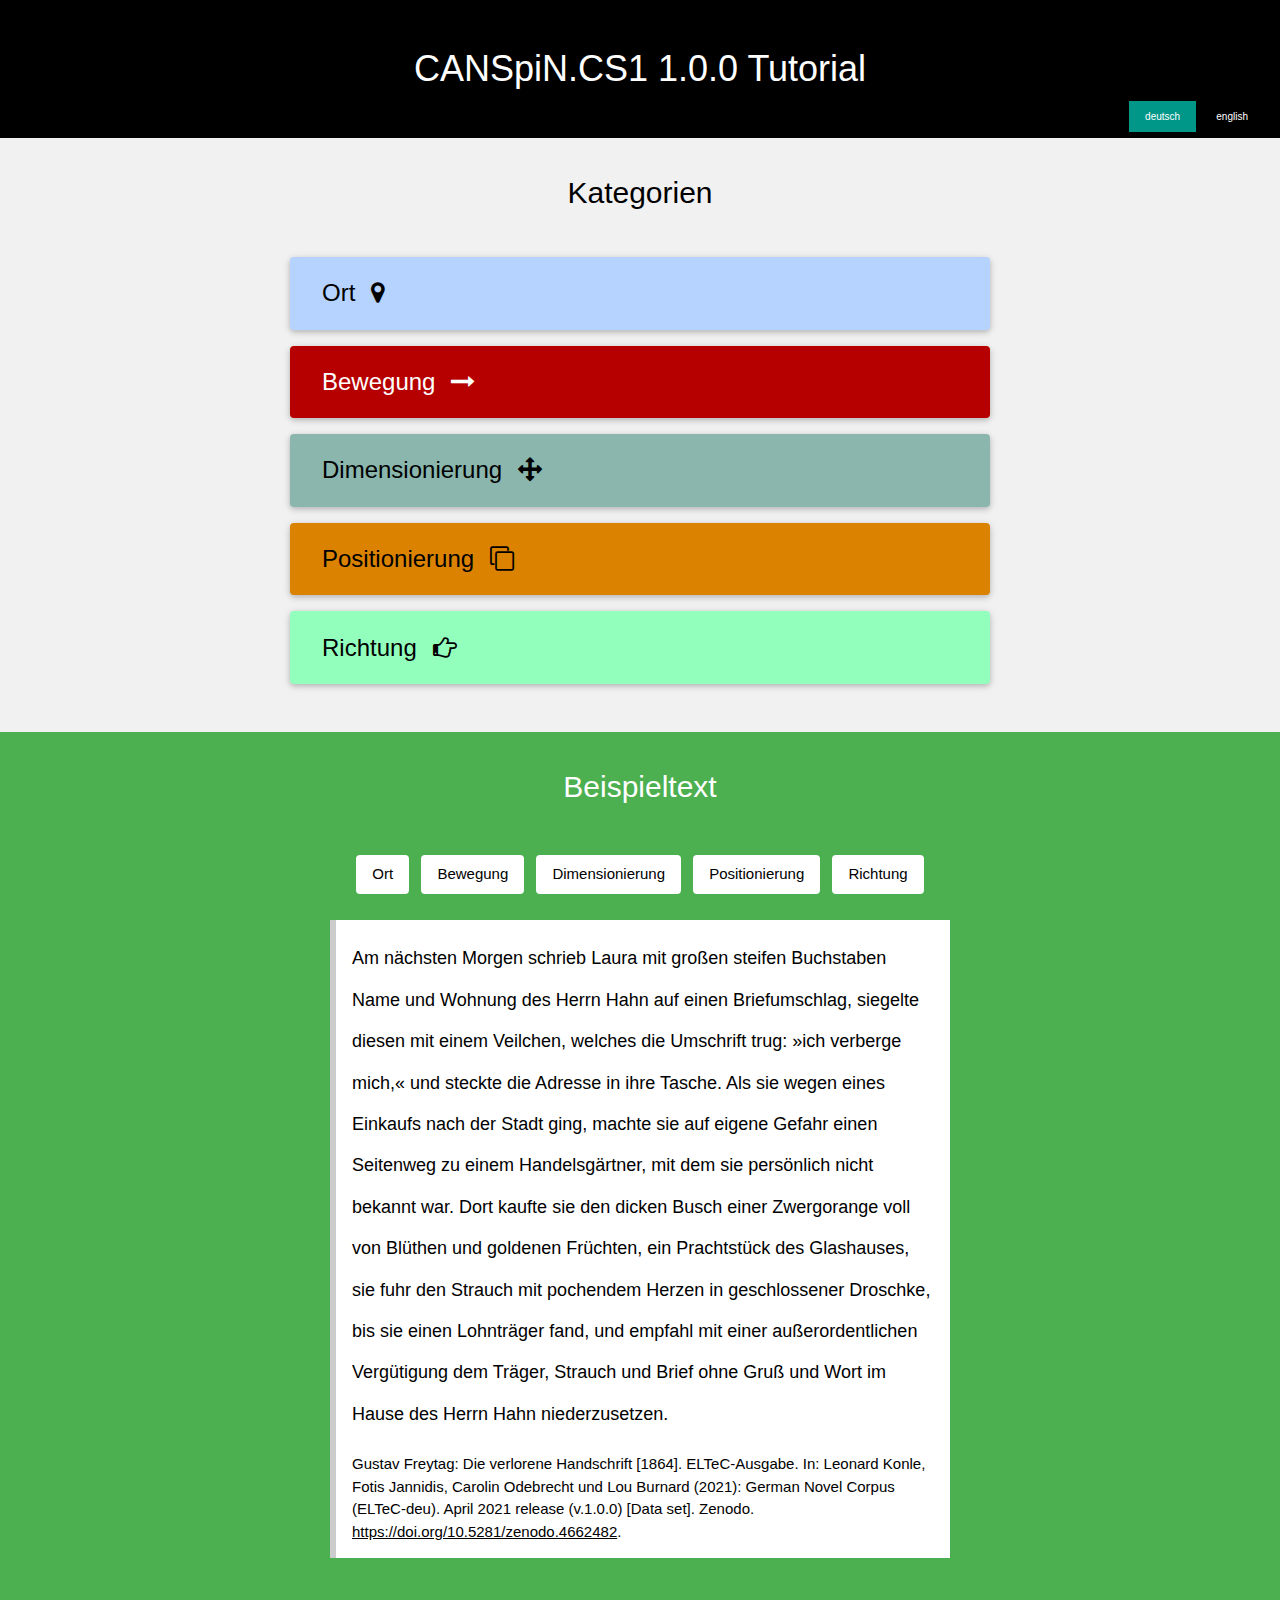
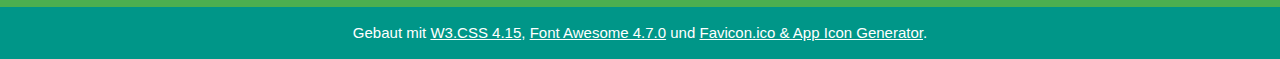
==== index.html @ 9fe623c9 "adds english translation for direction classes section; minor fixes" ====
<!DOCTYPE html>
<head>
  <title>CANSpiN.CS1 Tutorial</title>
  <meta name="viewport" content="width=device-width, initial-scale=1">
  <link rel="apple-touch-icon" sizes="57x57" href="images/icons/apple-icon-57x57.png">
  <link rel="apple-touch-icon" sizes="60x60" href="images/icons/apple-icon-60x60.png">
  <link rel="apple-touch-icon" sizes="72x72" href="images/icons/apple-icon-72x72.png">
  <link rel="apple-touch-icon" sizes="76x76" href="images/icons/apple-icon-76x76.png">
  <link rel="apple-touch-icon" sizes="114x114" href="images/icons/apple-icon-114x114.png">
  <link rel="apple-touch-icon" sizes="120x120" href="images/icons/apple-icon-120x120.png">
  <link rel="apple-touch-icon" sizes="144x144" href="images/icons/apple-icon-144x144.png">
  <link rel="apple-touch-icon" sizes="152x152" href="images/icons/apple-icon-152x152.png">
  <link rel="apple-touch-icon" sizes="180x180" href="images/icons/apple-icon-180x180.png">
  <link rel="icon" type="image/png" sizes="192x192"  href="images/icons/android-icon-192x192.png">
  <link rel="icon" type="image/png" sizes="32x32" href="images/icons/favicon-32x32.png">
  <link rel="icon" type="image/png" sizes="96x96" href="images/icons/favicon-96x96.png">
  <link rel="icon" type="image/png" sizes="16x16" href="images/icons/favicon-16x16.png">
  <link rel="shortcut icon" href="favicon.ico" type="image/x-icon">
  <link rel="icon" href="favicon.ico" type="image/x-icon">
  <meta name="msapplication-TileColor" content="#ffffff">
  <meta name="msapplication-TileImage" content="images/icons/ms-icon-144x144.png">
  <meta name="theme-color" content="#ffffff">
  <link rel="manifest" href="manifest.json">
  <link rel='stylesheet' href='css/w3.css'>
  <link rel='stylesheet' href='css/font-awesome.min.css'> 
  <link rel='stylesheet' href='css/tutorial.css'>
</head>
<body class='w3-animate-opacity'>
  <header class='w3-display-container w3-black w3-center w3-padding-32'>
    <h1>CANSpiN.CS1 Tutorial</h1>
    <div id='languageSelector' class='w3-display-bottomright w3-margin-top'>
      <div class='w3-bar w3-margin-right'>
        <button id='german_lang' class='w3-button w3-tiny w3-hover-teal active'>deutsch</button>
        <button id='english_lang' class='w3-button w3-tiny w3-hover-teal'>english</button>
      </div>
    </div>
  </header>
  <main lang='de'>
    <div data-id='categories' class='w3-container w3-light-grey w3-center'>
      <h2>Kategorien</h2>
      <div class='content'>
        <div data-id='accordion' class='w3-card w3-btn w3-round w3-block w3-left-align w3-margin-bottom farbe-ort'>
          <div class='w3-container'>
            <h3>Ort<i class='fa fa-map-marker w3-margin-left' aria-hidden='true'></i></h3>
            <div class='close-accordion-chevron'>
              <p><i class="fa fa-chevron-up" aria-hidden="true"></i></p>
            </div>
          </div>
          <div class='w3-container accordion-panel'>
            <div data-id='accordion-ort-examples' class='w3-panel w3-padding-32'>
              <p>Sie saß in ihrem <span class='w3-tooltip w3-tag'>Zimmer<span class='farbe-ort w3-text w3-small w3-tag w3-round w3-animate-opacity'>Container für Figuren</span></span> in <span class='w3-tooltip w3-tag'>Köln<span class='farbe-ort w3-text w3-small w3-tag w3-round w3-animate-opacity'>geografischer Container für Figuren</span></span>.</p>
              <p>Plötzlich merkte er, dass er schon wieder an der <span class='w3-tooltip w3-tag'>Schiller-Statue<span class='farbe-ort w3-text w3-small w3-tag w3-round w3-animate-opacity'>geografisches Objekt</span></span> vorbeilief.</p>
              <p><span class='w3-tooltip w3-tag'>Fenster<span class='farbe-ort w3-text w3-small w3-tag w3-round w3-animate-opacity'>raum-strukturelles Objekt</span></span> und <span class='w3-tooltip w3-tag'>Türen<span class='farbe-ort w3-text w3-small w3-tag w3-round w3-animate-opacity'>raum-strukturelles Objekt</span></span> sollten immer fest verschlossen sein.</p>
              <p>»In der <span class='w3-tooltip w3-tag'>Mitte<span class='farbe-ort w3-text w3-small w3-tag w3-round w3-animate-opacity'>abstrakter räumlicher Punkt</span></span> des Tischs lag das verschollene Buch«, las er laut aus der Mitte des Buches vor.</p>
            </div>
            <h4>Annotationsklassen</h4>
            <p class='annotation-class-tags'>
              <span class='w3-tag w3-round w3-blue'>ORT-CONTAINER</span>
              <span class='w3-tag w3-round w3-blue'>ORT-CONTAINER-BK</span>
              <span class='w3-tag w3-round w3-blue'>ORT-OBJEKT</span>
              <span class='w3-tag w3-round w3-blue'>ORT-OBJEKT-BK</span>
              <span class='w3-tag w3-round w3-blue'>ORT-ABSTRAKT</span>
              <span class='w3-tag w3-round w3-blue'>ORT-ABSTRAKT-BK</span>
              <span class='w3-tag w3-round w3-light-blue'>ORT-UE-RX</span>
              <span class='w3-tag w3-round w3-light-blue'>ORT-UE-XR</span>
              <span class='w3-tag w3-round w3-light-blue'>ORT-UE-RR</span>
            </p>
            <h4>Annotieren</h4>
            <div class='w3-container'><p class='grammaticalIndicator'>Orte sind <b>Nomen</b>.</p></div>
            <div class='annotation-class-infos'>
              <div class='placeholder w3-container'><p class='w3-text-blue-grey'>Wähle eine Annotationsklasse aus...</p></div>
              <div data-id='ort-container-info' class='w3-animate-opacity w3-hide'>
                <div class='w3-container'>
                  <h5>ORT-CONTAINER</h5>
                  <ul>
                    <li>Container sind Räume oder Bereiche, in denen sich menschliche Figuren prototypischerweise aufhalten können.</li>
                    <li>Container können sich bewegen <span class='inline-examples'>(»das <span class='w3-tag'>Taxi</span>«)</span>.</li>
                    <li>Container können konkrete Grenzen haben <span class='inline-examples'>(»das <span class='w3-tag'>Schloss</span>«)</span> oder auch diffuse <span class='inline-examples'>(»der <span class='w3-tag'>Berggipfel</span>«)</span>.</li>
                    <li>Die annotierten Nomen können individuelle Orte, Gattungen <span class='inline-examples'>(»eine <span class='w3-tag'>Stadt</span>«)</span> oder mehrere Orte <span class='inline-examples'>(»viele <span class='w3-tag'>Städte</span>«)</span> bezeichnen.</li>
                  </ul>
                </div>
              </div>
              <div data-id='ort-container-bk-info' class='w3-animate-opacity w3-hide'>
                <div class='w3-container'>
                  <h5>ORT-CONTAINER-BK</h5>
                  <ul>
                    <li>Container sind Räume oder Bereiche, in denen sich menschliche Figuren prototypischerweise aufhalten können.</li>
                    <li>Sie können unbewegter Ziel- und Ausgangspunkt von gerichteten Bewegungen in einem <b>Bewegungskontext (BK)</b> sein (»in <span class='inline-examples'>den <span class='w3-tag'>Wald</span></span> laufen«).</li>
                    <li>Damit ein Bewegungskontext vorliegt, muss sich eine annotierte Bewegung im Kotext befinden (»in den <span class='inline-examples'>Wald <span class='w3-tag'>laufen</span></span>«).</li>
                    <li>Eine Bewegung kann auch eine Wahrnehmung oder anderes sein: Siehe die Infos zur Bewegungskategorie.</li>
                  </ul>
                </div>
              </div>
              <div data-id='ort-objekt-info' class='w3-animate-opacity w3-hide'>
                <div class='w3-container'>
                  <h5>ORT-OBJEKT</h5>
                  <ul>
                    <li>Objekte haben räumliche Ausdehnung, sind aber keine Container, in denen sich menschliche Figuren prototypischerweise aufhalten können.</li>
                    <li><b>Mit der Klasse <i>ORT-OBJEKT</i> annotieren wir ausschließlich geografische, astronomische oder raumstrukturelle Objekte.</b></li>
                    <li>Geografische Objekte sind Objekte, die auf Welt-, Land- und Stadtkarten auftauchen können <span class='inline-examples'>(»<span class='w3-tag'>Schiller-Statue</span>«)</span>.</li>
                    <li>Astronomische Objekte sind Objekte, die in Sternenkarten und auf Himmelsgloben auftauchen können <span class='inline-examples'>(»<span class='w3-tag'>Mond</span>«)</span>.</li>
                    <li>Raumstrukturelle Objekte sind Objekte, die die Grenzen eines Raumes markieren <span class='inline-examples'>(»<span class='w3-tag'>Tür</span>«</span>, <span class='inline-examples'>»<span class='w3-tag'>Zimmerdecke</span>«</span>, <span class='inline-examples'>»<span class='w3-tag'>Wände</span>«)</span>.</li>
                    <li>Jedes annotierte Objekt muss zu einem Container gehören, in dem sich auch menschliche Figuren prototypischerweise aufhalten können: Der Verschluss einer Handtasche zählt daher nicht als raumstrukturelles Objekt, die Tür eines Autos schon.</li>
                  </ul>
                </div>
              </div>
              <div data-id='ort-objekt-bk-info' class='w3-animate-opacity w3-hide'>
                <div class='w3-container'>
                  <h5>ORT-OBJEKT-BK</h5>
                  <ul>
                    <li>Objekte haben räumliche Ausdehnung, sind aber keine Container, in denen sich menschliche Figuren prototypischerweise aufhalten können.</li>
                    <li><b>Mit der Klasse <i>ORT-OBJEKT-BK</i> annotieren wir, im Gegensatz zur Klasse <i>ORT-OBJEKT</i>, alle Arten von Objekten</b>, die unbewegter Ziel- und Ausgangspunkt von gerichteten Bewegungen in einem <b>Bewegungskontext (BK)</b> sind (»auf <span class='inline-examples'>das <span class='w3-tag'>Gemälde</span></span> zugehen«).</li>
                    <li>Damit ein Bewegungskontext vorliegt, muss sich eine annotierte Bewegung im Kotext befinden (»auf das <span class='inline-examples'>Gemälde <span class='w3-tag'>zugehen</span></span>«).</li>
                    <li>Eine Bewegung kann auch eine Wahrnehmung oder anderes sein: Siehe die Infos zur Bewegungskategorie.</li>
                    <li>Jedes annotierte Objekt muss sich in einem Container befinden, in dem sich auch menschliche Figuren prototypischerweise aufhalten können: Das angeschaute Gemälde in einem Ausstellungsraum wird annotiert, das Gemälde in einer Tasche nicht.</li>
                  </ul>
                </div>
              </div>
              <div data-id='ort-abstrakt-info' class='w3-animate-opacity w3-hide'>
                <div class='w3-container'>
                  <h5>ORT-ABSTRAKT</h5>
                  <ul>
                    <li>Abstrakta haben im Gegensatz zu Containern und Objekten keine räumliche Ausdehnung, sondern sind Bezeichnungen für Punkte oder geometrische Figuren.</li>
                    <li>Beispiele: <span class='inline-examples'>»die <span class='w3-tag'>Mitte</span></span> des Saales«, <span class='inline-examples'>»alle vier <span class='w3-tag'>Ecken</span></span> des Zimmers«, <span class='inline-examples'>»<span class='w3-tag'>Nordpol</span>«</span>, »an <span class='inline-examples'>dieser <span class='w3-tag'>Stelle</span></span> im Raum«, »sie fuhren <span class='inline-examples'>im <span class='w3-tag'>Kreis</span></span>«.</li>
                    <li>Jedes annotierte Abstraktum muss sich in einem Container befinden, in dem sich auch menschliche Figuren prototypischerweise aufhalten können.</li>
                  </ul>
                </div>
              </div>
              <div data-id='ort-abstrakt-bk-info' class='w3-animate-opacity w3-hide'>
                <div class='w3-container'>
                  <h5>ORT-ABSTRAKT-BK</h5>
                  <ul>
                    <li>Abstrakta haben im Gegensatz zu Containern und Objekten keine räumliche Ausdehnung, sondern sind Bezeichnungen für Punkte oder geometrische Figuren.</li>
                    <li>Sie können unbewegter Ziel- und Ausgangspunkt von gerichteten Bewegungen in einem <b>Bewegungskontext (BK)</b> sein (»zur <span class='inline-examples'>besagten <span class='w3-tag'>Stelle</span></span> laufen«).</li>
                    <li>Damit ein Bewegungskontext vorliegt, muss sich eine annotierte Bewegung im Kotext befinden (»zur besagten <span class='inline-examples'>Stelle <span class='w3-tag'>laufen</span></span>«).</li>
                    <li>Eine Bewegung kann auch eine Wahrnehmung oder anderes sein: Siehe die Infos zur Bewegungskategorie.</li>
                    <li>Jedes annotierte Abstraktum muss sich in einem Container befinden, in dem sich auch menschliche Figuren prototypischerweise aufhalten können.</li>
                  </ul>
                </div>
              </div>
              <div data-id='ort-ue-rx-info' class='w3-animate-opacity w3-hide'>
                <div class='w3-container'>
                  <h5>ORT-UE-RX</h5>
                  <ul>
                    <li><i>UE</i> steht für <i>Übertragung</i>.</li>
                    <li><i>UE-RX</i> ist ein übertragender Gebrauch von räumlichem Vokabular (räumlicher Quellbereich: R) für den Ausdruck nicht-räumlicher Sachverhalte (nicht-räumlicher Zielbereich: X).</li>
                    <li>Die Übertragung kann kreativ-metaphorisch sein: »Sie verirrte sich in <span class='inline-examples'>ihrem <span class='w3-tag'>Gedankenpalast</span></span>.«</li>
                    <li>Sie kann kreativ-metonymisch sein: »Haben sich die Leute aus Berlin schon gemeldet? - <span class='inline-examples'>Ja, <span class='w3-tag'>Berlin</span></span> hat abgesagt.«</li>
                    <li>Sie kann idiomatisch-metaphorisch sein: »Ein günstiger Zufall führte auf <span class='inline-examples'>dieser <span class='w3-tag'>Spur</span></span> zum gesuchten Buch.«</li>
                    <li>Sie kann idiomatisch-metonymisch sein: »das <span class='inline-examples'>Flavische <span class='w3-tag'>Kaiserhaus</span></span>«.</li>
                  </ul>
                </div>
              </div>
              <div data-id='ort-ue-xr-info' class='w3-animate-opacity w3-hide'>
                <div class='w3-container'>
                  <h5>ORT-UE-XR</h5>
                  <ul>
                    <li><i>UE</i> steht für <i>Übertragung</i>.</li>
                    <li><i>UE-XR</i> ist ein übertragender Gebrauch von nicht-räumlichem Vokabular (nicht-räumlicher Quellbereich: X) für den Ausdruck räumlicher Sachverhalte (räumlicher Zielbereich: R).</li>
                    <li>Die Übertragung kann kreativ-metaphorisch sein: »Dort leuchtet aus <span class='inline-examples'>tiefer <span class='w3-tag'>Dunkelheit</span></span> die brennende Kerze.«</li>
                    <li>Sie kann idiomatisch-metaphorisch sein: »hier rastet <span class='inline-examples'>bei <span class='w3-tag'>Tage</span></span> der Wanderer«.</li>
                  </ul>
                </div>
              </div>
              <div data-id='ort-ue-rr-info' class='w3-animate-opacity w3-hide'>
                <div class='w3-container'>  
                  <h5>ORT-UE-RR</h5>
                  <ul>
                    <li><i>UE</i> steht für <i>Übertragung</i>.</li>
                    <li><i>UE-RR</i> ist ein übertragender Gebrauch von räumlichem Vokabular (räumlicher Quellbereich: R) für den Ausdruck räumlicher Sachverhalte (räumlicher Zielbereich: R), wobei die räumlichen Konzepte sich in Quell- und Zielbereich unterscheiden oder es sich um unterschiedliche Vertreter desselben räumlichen Konzepts handelt.</li>
                    <li>Die Übertragung kann kreativ-metaphorisch sein: »Verschwinde hinter einer <span class='inline-examples'>Wolke, <span class='w3-tag'>Mond</span></span>, die Gesellschaft meines Professors ist mir lieber!«</li>
                    <li>Sie kann idiomatisch-metonymisch sein: »sie macht <span class='inline-examples'>einen <span class='w3-tag'>Seitenweg</span></span> zur Bibliothek«.</li>
                  </ul>
                </div>
              </div>
            </div>
          </div>
        </div>
        <div data-id='accordion' class='w3-card w3-btn w3-round w3-block w3-left-align w3-margin-bottom farbe-bewegung'>
          <div class='w3-container'>
            <h3>Bewegung<i class='fa fa-long-arrow-right w3-margin-left' aria-hidden='true'></i></h3>
            <div class='close-accordion-chevron'>
              <p><i class="fa fa-chevron-up" aria-hidden="true"></i></p>
            </div>
          </div>
          <div class='w3-container accordion-panel'>
            <div data-id='accordion-bewegung-examples' class='w3-panel w3-padding-32'>
              <p>Im Traum <span class='w3-tooltip w3-tag'>spazierte<span class='farbe-bewegung w3-text w3-small w3-tag w3-round w3-animate-opacity'>gerichtete Bewegung</span></span> sie einfach in das Restaurant.</p>
              <p>»Brügge <span class='w3-tooltip w3-tag'>sehen<span class='farbe-bewegung w3-text w3-small w3-tag w3-round w3-animate-opacity'>gerichtete optische Wahrnehmung</span></span> ... und sterben?« läuft ab morgen in unserem Kino.</p>
              <p>Durch die Gipfel <span class='w3-tooltip w3-tag'>schien<span class='farbe-bewegung w3-text w3-small w3-tag w3-round w3-animate-opacity'>Bewegung von Licht</span></span> bleiches Licht auf den Waldweg.</p>
              <p>Sie versuchten, ihn zur vorderen Türschwelle zu <span class='w3-tooltip w3-tag'>locken<span class='farbe-bewegung w3-text w3-small w3-tag w3-round w3-animate-opacity'>mitausgedrückte geplante gerichtete Bewegung</span></span>.</p>
            </div>
            <h4>Annotationsklassen</h4>
            <p class='annotation-class-tags'>
              <span class='w3-tag w3-round w3-red'>BEWEGUNG-SUBJEKT</span>
              <span class='w3-tag w3-round w3-red'>BEWEGUNG-OBJEKT</span>
              <span class='w3-tag w3-round w3-red'>BEWEGUNG-LICHT</span>
              <span class='w3-tag w3-round w3-red'>BEWEGUNG-SCHALL</span>
              <span class='w3-tag w3-round w3-red'>BEWEGUNG-GERUCH</span>
              <span class='w3-tag w3-round w3-pale-red'>BEWEGUNG-UE-RX</span>
              <span class='w3-tag w3-round w3-pale-red'>BEWEGUNG-UE-XR</span>
              <span class='w3-tag w3-round w3-pale-red'>BEWEGUNG-UE-RR</span>
            </p>
            <h4>Annotieren</h4>
            <div class='w3-container'><p class='grammaticalIndicator'>Bewegungen sind <b>Verben und Partizip-Konstruktionen</b>.</p></div>
            <div class='annotation-class-infos'>
              <div class='placeholder w3-container'><p class='w3-text-light-red'>Wähle eine Annotationsklasse aus...</p></div>
              <div data-id='bewegung-subjekt-info' class='w3-animate-opacity w3-hide'>
                <div class='w3-container'>
                  <h5>BEWEGUNG-SUBJEKT</h5>
                  <ul>
                    <li>Bewegungen von Subjekten sind gerichtete Bewegungen, die von Personen ausgeführt werden.</li>
                    <li>Diese Bewegungen können beabsichtigt sein (»<span class='inline-examples'>sie <span class='w3-tag'>spazierte</span></span> durch die Stadt«).</li>
                    <li>Sie können aber auch ohne Intention vonstattengehen (»<span class='inline-examples'>er <span class='w3-tag'>fiel</span></span> der Länge <span class='inline-examples'>nach <span class='w3-tag'>hin</span></span>«).</li>
                    <li>Voneinander getrennte, zum Bewegungsverb gehörige Wörter werden im Satz zusammen als eine Bewegung annotiert.</li>
                    <li>Verben, die eine gerichtete Bewegung zwar nicht direkt, aber zwingend mitausdrücken, werden auch als Bewegungen annotiert (»<span class='inline-examples'>plötzlich <span class='w3-tag'>bremste</span></span> der Fahrer«).</li>
                    <li>Auch Partizipien drücken Bewegungen aus oder zwingend mit aus (»<span class='inline-examples'>hinter <span class='w3-tag'>vorgehaltener</span></span> Hand«).</li>
                  </ul>
                </div>
              </div>
              <div data-id='bewegung-objekt-info' class='w3-animate-opacity w3-hide'>
                <div class='w3-container'>
                  <h5>BEWEGUNG-OBJEKT</h5>
                  <ul>
                    <li>Bewegungen von Objekten sind gerichtete Bewegung, die die Bewegung eines Objekts beschreiben (»der <span class='inline-examples'>Felsen <span class='w3-tag'>stürzte</span></span> in die Tiefe«).</li>
                    <li>Voneinander getrennte, zum Bewegungsverb gehörige Wörter werden im Satz zusammen als eine Bewegung annotiert.</li>
                    <li>Verben, die eine gerichtete Bewegung zwar nicht direkt, aber zwingend mitausdrücken, werden auch als Bewegungen annotiert (»<span class='inline-examples'>schließlich <span class='w3-tag'>blieb</span></span> der Felsbrocken noch vor dem <span class='inline-examples'>Abgrund <span class='w3-tag'>liegen</span></span>«).</li>
                    <li>Auch Partizipien drücken Bewegungen aus oder zwingend mit aus (»<span class='inline-examples'>zig <span class='w3-tag'>herunterstürzende</span></span> Felsbrocken«).</li>
                  </ul>
                </div>
              </div>
              <div data-id='bewegung-licht-info' class='w3-animate-opacity w3-hide'>
                <div class='w3-container'>
                  <h5>BEWEGUNG-LICHT</h5>
                  <ul>
                    <li>Bewegungen von Licht sind Verben, die einerseits das Scheinen von Licht beschreiben und damit eine gerichtete Bewegung ausdrücken (»die <span class='inline-examples'>Lampe <span class='w3-tag'>erhellte</span></span> jede Ecke des Zimmers«).</li>
                    <li>Andererseits sind auch Verben der optischen Wahrnehmung gemeint (»<span class='inline-examples'>sie <span class='w3-tag'>schaute</span></span> über die <span class='inline-examples'>Menschen <span class='w3-tag'>hinweg</span></span>«).</li>
                    <li>Voneinander getrennte, zum Bewegungsverb gehörige Wörter werden im Satz zusammen als eine Bewegung annotiert.</li>
                    <li>Verben, die eine gerichtete Bewegung zwar nicht direkt, aber zwingend mitausdrücken, werden auch als Bewegungen annotiert (»das <span class='inline-examples'>Feuer <span class='w3-tag'>brannte</span></span> im Kamin«).</li>
                    <li>Wenn ein Verb logisch mehrere Wahrnehmungsqualitäten ausdrückt, ist die prototypische Bedeutung zu beachten, wie sie sich aus einem Wörterbuchartikel zum entsprechenden Verb erschließen lässt.</li>
                    <li>Auch Partizipien drücken Bewegungen aus oder zwingend mit aus (»unter einer <span class='inline-examples'>hell <span class='w3-tag'>scheinenden</span></span> Sonne«).</li>
                  </ul>
                </div>
              </div>
              <div data-id='bewegung-schall-info' class='w3-animate-opacity w3-hide'>
                <div class='w3-container'>
                  <h5>BEWEGUNG-SCHALL</h5>
                  <ul>
                    <li>Bewegungen von Schall sind Verben, die einerseits das Produzieren von Geräuschen beschreiben und damit eine gerichtete Bewegung ausdrücken (»<span class='inline-examples'>er <span class='w3-tag'>fragte</span></span>: 'Wann?'«).</li>
                    <li>Andererseits sind auch Verben der akustischen Wahrnehmung gemeint (»<span class='inline-examples'>sie <span class='w3-tag'>hörten</span></span> dem Gesang noch eine <span class='inline-examples'>Weile <span class='w3-tag'>zu</span></span>«).</li>
                    <li>Voneinander getrennte, zum Bewegungsverb gehörige Wörter werden im Satz zusammen als eine Bewegung annotiert.</li>
                    <li>Verben, die eine gerichtete Bewegung zwar nicht direkt, aber zwingend mitausdrücken, werden auch als Bewegungen annotiert (»das <span class='inline-examples'>Feuer <span class='w3-tag'>knisterte</span></span> im Kamin«).</li>
                    <li>Wenn ein Verb logisch mehrere Wahrnehmungsqualitäten ausdrückt, ist die prototypische Bedeutung zu beachten, wie sie sich aus einem Wörterbuchartikel zum entsprechenden Verb erschließen lässt.</li>
                    <li>Auch Partizipien drücken Bewegungen aus oder zwingend mit aus (»der <span class='inline-examples'>soeben <span class='w3-tag'>gerammte</span></span> Pfeiler rührte sich nicht«).</li>
                  </ul>
                </div>
              </div>
              <div data-id='bewegung-geruch-info' class='w3-animate-opacity w3-hide'>
                <div class='w3-container'>
                  <h5>BEWEGUNG-GERUCH</h5>
                  <ul>
                    <li>Bewegungen von Geruch sind Verben, die einerseits das Verbreiten von Gerüchen beschreiben und damit eine gerichtete Bewegung ausdrücken (»der <span class='inline-examples'>Käse <span class='w3-tag'>verbreitete</span></span> einen furchtbaren Gestank«).</li>
                    <li>Andererseits sind auch Verben der olfaktischen Wahrnehmung gemeint (»<span class='inline-examples'>es <span class='w3-tag'>roch</span></span> nach Rosen und Flieder«).</li>
                    <li>Voneinander getrennte, zum Bewegungsverb gehörige Wörter werden im Satz zusammen als eine Bewegung annotiert.</li>
                    <li>Verben, die eine gerichtete Bewegung zwar nicht direkt, aber zwingend mitausdrücken, werden auch als Bewegungen annotiert (»das <span class='inline-examples'>Feuer <span class='w3-tag'>qualmte</span></span> im Kamin«).</li>
                    <li>Wenn ein Verb logisch mehrere Wahrnehmungsqualitäten ausdrückt, ist die prototypische Bedeutung zu beachten, wie sie sich aus einem Wörterbuchartikel zum entsprechenden Verb erschließen lässt.</li>
                    <li>Auch Partizipien drücken Bewegungen aus oder zwingend mit aus (»<span class='inline-examples'>die <span class='w3-tag'>duftenden</span></span> Rosen«).</li>
                  </ul>
                </div>
              </div>
              <div data-id='bewegung-ue-rx-info' class='w3-animate-opacity w3-hide'>
                <div class='w3-container'>
                  <h5>BEWEGUNG-UE-RX</h5>
                  <ul>
                    <li><i>UE</i> steht für <i>Übertragung</i>.</li>
                    <li><i>UE-RX</i> ist ein übertragender Gebrauch von räumlichem Vokabular (räumlicher Quellbereich: R) für den Ausdruck nicht-räumlicher Sachverhalte (nicht-räumlicher Zielbereich: X).</li>
                    <li>Die Übertragung kann kreativ-metaphorisch sein: »Der <span class='inline-examples'>Mond <span class='w3-tag'>sang</span></span> mir das Lied meiner Kindheit.«</li>
                    <li>Sie kann idiomatisch-metaphorisch sein: »Der <span class='inline-examples'>Anblick <span class='w3-tag'>brachte</span></span> mir die Situation von damals in Erinnerung.«</li>
                    <li>Sie kann idiomatisch-metonymisch sein: »<span class='inline-examples'>Das <span class='w3-tag'>klingt</span></span> wie der Titel eines Action-Films.«</li>
                  </ul>
                </div>
              </div>
              <div data-id='bewegung-ue-xr-info' class='w3-animate-opacity w3-hide'>
                <div class='w3-container'>
                  <h5>BEWEGUNG-UE-XR</h5>
                  <ul>
                    <li><i>UE</i> steht für <i>Übertragung</i>.</li>
                    <li><i>UE-XR</i> ist ein übertragender Gebrauch von nicht-räumlichem Vokabular (nicht-räumlicher Quellbereich: X) für den Ausdruck räumlicher Sachverhalte (räumlicher Zielbereich: R).</li>
                    <li>Die Übertragung kann kreativ-metonymisch sein: »<span class='inline-examples'>Sie <span class='w3-tag'>schummelten</span></span> sich durch das Labyrinth.«</li>
                  </ul>
                </div>
              </div>
              <div data-id='bewegung-ue-rr-info' class='w3-animate-opacity w3-hide'>
                <div class='w3-container'>
                  <h5>BEWEGUNG-UE-RR</h5>
                  <ul>
                    <li><i>UE</i> steht für <i>Übertragung</i>.</li>
                    <li><i>UE-RR</i> ist ein übertragender Gebrauch von räumlichem Vokabular (räumlicher Quellbereich: R) für den Ausdruck räumlicher Sachverhalte (räumlicher Zielbereich: R), wobei die räumlichen Konzepte sich in Quell- und Zielbereich unterscheiden oder es sich um unterschiedliche Vertreter desselben räumlichen Konzepts handelt.</li>
                    <li>Die Übertragung kann kreativ-metaphorisch sein: »<span class='inline-examples'>Leise <span class='w3-tag'>wispert</span></span> das Laub des Waldes.«</li>
                    <li>Sie kann kreativ-metonymisch sein: »Mit letzter <span class='inline-examples'>Kraft <span class='w3-tag'>hechelte</span></span> er durch die Ziellinie.«</li>
                    <li>Sie kann idiomatisch-metaphorisch sein: »Dieser <span class='inline-examples'>Weg <span class='w3-tag'>führt</span></span> bis zu den Toren der Stadt.«</li>
                    <li>Sie kann idiomatisch-metonymisch sein: »<span class='inline-examples'>Er <span class='w3-tag'>schlug</span></span> das <span class='inline-examples'>Buch <span class='w3-tag'>auf</span></span>.« (Ursprünglich für: Öffnen der Messing-Schließen mittelalterlicher Bücher durch Draufschlagen)</li>
                  </ul>
                </div>
              </div>
            </div>
          </div>
        </div>
        <div data-id='accordion' class='w3-card w3-btn w3-round w3-block w3-left-align w3-margin-bottom farbe-dimensionierung'>
          <div class='w3-container'>
            <h3>Dimensionierung<i class='fa fa-arrows w3-margin-left' aria-hidden='true'></i></h3>
            <div class='close-accordion-chevron'>
              <p><i class="fa fa-chevron-up" aria-hidden="true"></i></p>
            </div>
          </div>
          <div class='w3-container accordion-panel'>
            <div data-id='accordion-dimensionierung-examples' class='w3-panel w3-padding-32'>
              <p>Vor ihnen lag eine <span class='w3-tooltip w3-tag'>riesige<span class='farbe-dimensionierung w3-text w3-small w3-tag w3-round w3-animate-opacity'>Größe des Raums</span></span> Halle.</p>
              <p>Sie waren noch <span class='w3-tooltip w3-tag'>250 Meter entfernt<span class='farbe-dimensionierung w3-text w3-small w3-tag w3-round w3-animate-opacity'>Entfernungsangabe</span></span>.</p>
              <p><span class='w3-tooltip w3-tag'>Über 250<span class='farbe-dimensionierung w3-text w3-small w3-tag w3-round w3-animate-opacity'>Mengenangabe bezüglich räumlicher Entitäten</span></span> Bäume wurden geplanzt.</p>
              <p>Er dachte viel über die <span class='w3-tooltip w3-tag'>schiere Masse der<span class='farbe-dimensionierung w3-text w3-small w3-tag w3-round w3-animate-opacity'>Mengenangabe bezüglich räumlicher Entitäten</span></span> Schiffe nach.</p>
            </div>
            <h4>Annotationsklassen</h4>
            <p class='annotation-class-tags'>
              <span class='w3-tag w3-round w3-middle-grey'>DIMENSIONIERUNG-GROESSE</span>
              <span class='w3-tag w3-round w3-middle-grey'>DIMENSIONIERUNG-MENGE</span>
              <span class='w3-tag w3-round w3-middle-grey'>DIMENSIONIERUNG-ABSTAND</span>
              <span class='w3-tag w3-round w3-light-grey'>DIMENSIONIERUNG-UE-RX</span>
              <span class='w3-tag w3-round w3-light-grey'>DIMENSIONIERUNG-UE-XR</span>
              <span class='w3-tag w3-round w3-light-grey'>DIMENSIONIERUNG-UE-RR</span>
            </p>
            <h4>Annotieren</h4>
            <div class='w3-container'><p class='grammaticalIndicator'>Dimensionierungen sind <b>attributiv und adverbial verwendete Adjektive, Adverbien und Mengenangaben</b>.</p></div>
            <div class='annotation-class-infos'>
              <div class='placeholder w3-container'><p class='w3-text-grey'>Wähle eine Annotationsklasse aus...</p></div>
              <div data-id='dimensionierung-groesse-info' class='w3-animate-opacity w3-hide'>
                <div class='w3-container'>
                  <h5>DIMENSIONIERUNG-GROESSE</h5>
                  <ul>
                    <li>Ein die Größe dimensionierender Ausdruck verweist direkt auf die Größe oder Ausdehnung von räumlichen Entitäten (»<span class='inline-examples'><span class='w3-tag'>breites</span></span> Auto«, »<span class='inline-examples'><span class='w3-tag'>kleiner</span></span> Bereich«, »<span class='inline-examples'><span class='w3-tag'>zierliches</span></span> Fräulein«, »<span class='inline-examples'><span class='w3-tag'>endlose</span></span> Prärie«).</li>
                    <li>Auch Phrasen mit oder ohne Verbalkern können eine dimensionierende Funktion haben und werden dann als Dimensionierung annotiert (»Die Weizenfelder <span class='inline-examples'>lagen <span class='w3-tag'>in ihrer unüberschaubaren Größe</span></span> vor ihr.«, »Dieser Raum, <span class='inline-examples'>scheinbar <span class='w3-tag'>das gesamte Schloss ausfüllend</span></span>, war wahrscheinlich Ort opulenter Feste gewesen.«).</li>
                  </ul>
                </div>
              </div>
              <div data-id='dimensionierung-menge-info' class='w3-animate-opacity w3-hide'>
                <div class='w3-container'>
                  <h5>DIMENSIONIERUNG-MENGE</h5>
                  <ul>
                    <li>Ein die Menge räumlicher Entitäten angebender Ausdruck verweist indirekt auf die Ausdehnung der räumlichen Entitäten, die sie zusammengenommen haben (»<span class='inline-examples'><span class='w3-tag'>32</span></span>Räder befanden sich noch im Lager.«).</li>
                    <li>Es müssen mindestens zwei Entitäten zur Menge gehören, da in vielen Fällen nicht zwischen Mengenangabe und Klassenzugehörigkeit unterschieden werden kann (»Sie sahen ein Auto.«, »Sie sahen <span class='inline-examples'>zwei <span class='w3-tag'>Autos</span></span>.«).</li>
                    <li>Auch Phrasen mit oder ohne Verbalkern können eine dimensionierende Funktion haben und werden dann als Dimensionierung annotiert (»Durch <span class='inline-examples'>die <span class='w3-tag'>Masse von</span></span> Bäumen war ihnen der Weg versperrt.«).</li>
                  </ul>
                </div>
              </div>
              <div data-id='dimensionierung-abstand-info' class='w3-animate-opacity w3-hide'>
                <div class='w3-container'>
                  <h5>DIMENSIONIERUNG-ABSTAND</h5>
                  <ul>
                    <li>Ein einen Abstand angebender Ausdruck verweist direkt auf den Abstand zwischen zwei räumlichen Entitäten (»Bis zum Gipfel waren <span class='inline-examples'>es <span class='w3-tag'>250 Meter</span></span>.«).</li>
                    <li>Auch Phrasen mit oder ohne Verbalkern können eine dimensionierende Funktion haben und werden dann als Dimensionierung annotiert (»Und <span class='inline-examples'><span class='w3-tag'>kaum eine Tagreise entfernt</span></span> erblühen Universitäten.«).</li>
                  </ul>
                </div>
              </div>
              <div data-id='dimensionierung-ue-rx-info' class='w3-animate-opacity w3-hide'>
                <div class='w3-container'>
                  <h5>DIMENSIONIERUNG-UE-RX</h5>
                  <ul>
                    <li><i>UE</i> steht für <i>Übertragung</i>.</li>
                    <li><i>UE-RX</i> ist ein übertragender Gebrauch von räumlichem Vokabular (räumlicher Quellbereich: R) für den Ausdruck nicht-räumlicher Sachverhalte (nicht-räumlicher Zielbereich: X).</li>
                    <li>Die Übertragung kann idiomatisch-metaphorisch sein: »Das <span class='inline-examples'>waren <span class='w3-tag'>höchst</span></span> unerfreuliche Nachrichten.«</li>
                  </ul>
                </div>
              </div>
              <div data-id='dimensionierung-ue-xr-info' class='w3-animate-opacity w3-hide'>
                <div class='w3-container'>
                  <h5>DIMENSIONIERUNG-UE-XR</h5>
                  <ul>
                    <li><i>UE</i> steht für <i>Übertragung</i>.</li>
                    <li><i>UE-XR</i> ist ein übertragender Gebrauch von nicht-räumlichem Vokabular (nicht-räumlicher Quellbereich: X) für den Ausdruck räumlicher Sachverhalte (räumlicher Zielbereich: R).</li>
                    <li>Die Übertragung kann kreativ-metonymisch sein: »Die Stadt <span class='inline-examples'>lag <span class='w3-tag'>wenige Wegstunden entfernt</span></span> von ihnen.«</li>
                  </ul>
                </div>
              </div>
              <div data-id='dimensionierung-ue-rr-info' class='w3-animate-opacity w3-hide'>
                <div class='w3-container'>
                  <h5>DIMENSIONIERUNG-UE-RR</h5>
                  <ul>
                    <li><i>UE</i> steht für <i>Übertragung</i>.</li>
                    <li><i>UE-RR</i> ist ein übertragender Gebrauch von räumlichem Vokabular (räumlicher Quellbereich: R) für den Ausdruck räumlicher Sachverhalte (räumlicher Zielbereich: R), wobei die räumlichen Konzepte sich in Quell- und Zielbereich unterscheiden oder es sich um unterschiedliche Vertreter desselben räumlichen Konzepts handelt.</li>
                    <li>Die Übertragung kann idiomatisch-metaphorisch sein: »Die Zahl der täglichen Besucher ist inzwischen <span class='inline-examples'>so <span class='w3-tag'>groß</span></span> geworden.«</li>
                  </ul>
                </div>
              </div>
            </div>
          </div>
        </div>
        <div data-id='accordion' class='w3-card w3-btn w3-round w3-block w3-left-align w3-margin-bottom farbe-positionierung'>
          <div class='w3-container'>
            <h3>Positionierung<i class='fa fa-clone w3-margin-left' aria-hidden='true'></i></h3>
            <div class='close-accordion-chevron'>
              <p><i class="fa fa-chevron-up" aria-hidden="true"></i></p>
            </div>
          </div>
          <div class='w3-container accordion-panel'>
            <div data-id='accordion-positionierung-examples' class='w3-panel w3-padding-32'>
              <p><span class='w3-tooltip w3-tag'>Im<span class='farbe-positionierung w3-text w3-small w3-tag w3-round w3-animate-opacity'>positioniert die Person im Saal</span></span> Saal mit den Impressionisten blickte sie lange auf den Renoir.</p>
              <p>Sie schwebten <span class='w3-tooltip w3-tag'>draußen<span class='farbe-positionierung w3-text w3-small w3-tag w3-round w3-animate-opacity'>positioniert die Personen außerhalb des Hauses</span></span> <span class='w3-tooltip w3-tag'>oberhalb<span class='farbe-positionierung w3-text w3-small w3-tag w3-round w3-animate-opacity'>positioniert die Personen oberhalb des Hauses</span></span> des <span class='w3-tooltip w3-tag'>westlichen<span class='farbe-positionierung w3-text w3-small w3-tag w3-round w3-animate-opacity'>positioniert den Teil westlich von anderen Teilen</span></span> Teils <span class='w3-tooltip w3-tag'>des<span class='farbe-positionierung w3-text w3-small w3-tag w3-round w3-animate-opacity'>positioniert den Teil im Haus</span></span> Hauses.</p>
              <p>Es ist später Abend <span class='w3-tooltip w3-tag'>im<span class='farbe-positionierung w3-text w3-small w3-tag w3-round w3-animate-opacity'>positioniert eine implizierte Beobachterposition im Wald</span></span> Wald <span class='w3-tooltip w3-tag'>der<span class='farbe-positionierung w3-text w3-small w3-tag w3-round w3-animate-opacity'>positioniert den Wald in der Stadt</span></span> Stadt.</p>
              <p>Sie lief <span class='w3-tooltip w3-tag'>in<span class='farbe-positionierung w3-text w3-small w3-tag w3-round w3-animate-opacity'>positioniert sie in der Halle</span></span> der Halle.</p>
            </div>
            <h4>Annotationsklassen</h4>
            <p class='annotation-class-tags'>
              <span class='w3-tag w3-round w3-orange'>POSITIONIERUNG</span>
              <span class='w3-tag w3-round w3-light-orange'>POSITIONIERUNG-UE-RX</span>
              <span class='w3-tag w3-round w3-light-orange'>POSITIONIERUNG-UE-XR</span>
              <span class='w3-tag w3-round w3-light-orange'>POSITIONIERUNG-UE-RR</span>
            </p>
            <h4>Annotieren</h4>
            <div class='w3-container'><p class='grammaticalIndicator'>Positionierungen sind <b>Präpositionen, Lokal-Adverbien, adverbial und attributiv verwendete Adjektive sowie Possessivpronomen und Artikel</b>.</p></div>
            <div class='annotation-class-infos'>
              <div class='placeholder w3-container'><p class='w3-text-dark-orange'>Wähle eine Annotationsklasse aus...</p></div>
              <div data-id='positionierung-info' class='w3-animate-opacity w3-hide'>
                <div class='w3-container'>
                  <h5>POSITIONIERUNG</h5>
                  <ul>
                    <li>Positionierungen drücken die räumliche Relation zwischen zwei räumlichen Entitäten aus (»er befand <span class='inline-examples'>sich <span class='w3-tag'>im</span></span> Innenhof«, »sie <span class='inline-examples'>schwebten <span class='w3-tag'>draußen</span></span> <span class='inline-examples'><span class='w3-tag'>oberhalb</span></span> des Hauses«).</li>
                    <li>Eine der Entitäten kann dabei implizit bleiben (»<span class='inline-examples'>das <span class='w3-tag'>linke</span></span> Zimmer« positioniert das Zimmer links von einem implizierten rechten Zimmer; in »Es war später <span class='inline-examples'>Abend <span class='w3-tag'>im</span></span> Wald« wird eine implizite Beobachterposition im Stadtwald positioniert).</li>
                    <li>Auch Teil-Ganzes-Relationen werden als Positionierungen gewertet, wenn beide Bestandteile der Relation Orte sind (»dies ist der größte <span class='inline-examples'>Wald <span class='w3-tag'>unserer</span></span> Stadt«).</li>
                  </ul>
                </div>
              </div>
              <div data-id='positionierung-ue-rx-info' class='w3-animate-opacity w3-hide'>
                <div class='w3-container'>
                  <h5>POSITIONIERUNG-UE-RX</h5>
                  <ul>
                    <li><i>UE</i> steht für <i>Übertragung</i>.</li>
                    <li><i>UE-RX</i> ist ein übertragender Gebrauch von räumlichem Vokabular (räumlicher Quellbereich: R) für den Ausdruck nicht-räumlicher Sachverhalte (nicht-räumlicher Zielbereich: X).</li>
                    <li>Die Übertragung kann idiomatisch-metaphorisch sein: »<span class='inline-examples'><span class='w3-tag'>Darin</span></span> liegt das Problem«, »Das machte <span class='inline-examples'>sie <span class='w3-tag'>in</span></span> weiten Kreisen bekannt«.</li>
                  </ul>
                </div>
              </div>
              <div data-id='positionierung-ue-xr-info' class='w3-animate-opacity w3-hide'>
                <div class='w3-container'>
                  <h5>POSITIONIERUNG-UE-XR</h5>
                  <ul>
                    <li><i>UE</i> steht für <i>Übertragung</i>.</li>
                    <li><i>UE-XR</i> ist ein übertragender Gebrauch von nicht-räumlichem Vokabular (nicht-räumlicher Quellbereich: X) für den Ausdruck räumlicher Sachverhalte (räumlicher Zielbereich: R).</li>
                    <li>Die Übertragung kann kreativ-metaphorisch sein: »in einer <span class='inline-examples'>Ecke <span class='w3-tag'>meines</span></span> Bewusstseins«.</li>
                  </ul>
                </div>
              </div>
              <div data-id='positionierung-ue-rr-info' class='w3-animate-opacity w3-hide'>
                <div class='w3-container'>
                  <h5>POSITIONIERUNG-UE-RR</h5>
                  <ul>
                    <li><i>UE</i> steht für <i>Übertragung</i>.</li>
                    <li><i>UE-RR</i> ist ein übertragender Gebrauch von räumlichem Vokabular (räumlicher Quellbereich: R) für den Ausdruck räumlicher Sachverhalte (räumlicher Zielbereich: R), wobei die räumlichen Konzepte sich in Quell- und Zielbereich unterscheiden oder es sich um unterschiedliche Vertreter desselben räumlichen Konzepts handelt.</li>
                    <li>Die Übertragung kann idiomatisch-metonymisch sein: »Endlich kam <span class='inline-examples'>er <span class='w3-tag'>auf</span></span> seinem Zimmer an«.</li>
                  </ul>
                </div>
              </div>
            </div>
          </div>
        </div>
        <div data-id='accordion' class='w3-card w3-btn w3-round w3-block w3-left-align w3-margin-bottom farbe-richtung'>
          <div class='w3-container'>
            <h3>Richtung<i class='fa fa-hand-o-right w3-margin-left' aria-hidden='true'></i></h3>
            <div class='close-accordion-chevron'>
              <p><i class="fa fa-chevron-up" aria-hidden="true"></i></p>
            </div>
          </div>
          <div class='w3-container accordion-panel'>
            <div data-id='accordion-richtung-examples' class='w3-panel w3-padding-32'>
              <p>Im Saal mit den Impressionisten blickte sie lange <span class='w3-tooltip w3-tag'>auf<span class='farbe-richtung w3-text w3-small w3-tag w3-round w3-animate-opacity'>Richtung des Blicks</span></span> den Renoir.</p>
              <p>Sie stieg <span class='w3-tooltip w3-tag'>aus<span class='farbe-richtung w3-text w3-small w3-tag w3-round w3-animate-opacity'>Richtung zum Ausgangpunkt der Bewegung</span></span> Waggon 7 des Zuges.</p>
              <p>Sie bogen <span class='w3-tooltip w3-tag'>nach<span class='farbe-richtung w3-text w3-small w3-tag w3-round w3-animate-opacity'>Richtung der Bewegung</span></span> <span class='w3-tooltip w3-tag'>Süden<span class='farbe-richtung w3-text w3-small w3-tag w3-round w3-animate-opacity'>richtungsangebendes Nomen ohne Artikel</span></span> ab.</p>
              <p>Sie lief <span class='w3-tooltip w3-tag'>in<span class='farbe-richtung w3-text w3-small w3-tag w3-round w3-animate-opacity'>gibt ihre Laufrichtung an</span></span> die Halle.</p>
            </div>
            <h4>Annotationsklassen</h4>
            <p class='annotation-class-tags'>
              <span class='w3-tag w3-round w3-dark-pale-green'>RICHTUNG</span>
              <span class='w3-tag w3-round w3-pale-green'>RICHTUNG-UE-RX</span>
              <span class='w3-tag w3-round w3-pale-green'>RICHTUNG-UE-XR</span>
              <span class='w3-tag w3-round w3-pale-green'>RICHTUNG-UE-RR</span>
            </p>
            <h4>Annotieren</h4>
            <div class='w3-container'><p class='grammaticalIndicator'>Richtungen sind <b>Präpositionen, Lokal-Adverbien, adverbial verwendete Adjektive und richtungsangebende Nomen ohne Artikel</b>.</p></div>
            <div class='annotation-class-infos'>
              <div class='placeholder w3-container'><p class='w3-text-dark-green'>Wähle eine Annotationsklasse aus...</p></div>
              <div data-id='richtung-info' class='w3-animate-opacity w3-hide'>
                <div class='w3-container'>
                  <h5>RICHTUNG</h5>
                  <ul>
                    <li>Richtungen sind Ausdrücke, die zusammen mit einem Verb (häufig <i>Bewegungen</i>: »<span class='inline-examples'><span class='w3-tag'>zur</span></span> Stadt <i>laufen</i>«) oder als Teil von Nominalphrasen (»der <span class='inline-examples'>Nachbar <span class='w3-tag'>von</span></span> oben«) eine Richtungsangabe bilden.</li>
                    <li>Die Richtungsangabe kann in einem Satz allein für eine solche stehen, also gewissermaßen ins Leere zeigen (»sie <span class='inline-examples'>bogen <span class='w3-tag'>nach</span></span> <span class='inline-examples'><span class='w3-tag'>Süden</span></span> ab«).</li>
                    <li>Oder sie ist auf ein Ziel- oder Ausgangspunkt ausgerichtet (»<span class='inline-examples'><span class='w3-tag'>vom</span></span> <span class='inline-examples'>Turm <span class='w3-tag'>aus</span></span> konnte man <span class='inline-examples'>weit <span class='w3-tag'>in</span></span> die Ferne schauen«).</li>
                  </ul>
                </div>
              </div>
              <div data-id='richtung-ue-rx-info' class='w3-animate-opacity w3-hide'>
                <div class='w3-container'>
                  <h5>RICHTUNG-UE-RX</h5>
                  <ul>
                    <li><i>UE</i> steht für <i>Übertragung</i>.</li>
                    <li><i>UE-RX</i> ist ein übertragender Gebrauch von räumlichem Vokabular (räumlicher Quellbereich: R) für den Ausdruck nicht-räumlicher Sachverhalte (nicht-räumlicher Zielbereich: X).</li>
                    <li>Die Übertragung kann idiomatisch-metaphorisch sein: »Manchmal kann <span class='inline-examples'>man <span class='w3-tag'>aus</span></span> dem Rhytmus geraten.«</li>
                  </ul>
                </div>
              </div>
              <div data-id='richtung-ue-xr-info' class='w3-animate-opacity w3-hide'>
                <div class='w3-container'>
                  <h5>RICHTUNG-UE-XR</h5>
                  <ul>
                    <li><i>UE</i> steht für <i>Übertragung</i>.</li>
                    <li><i>UE-XR</i> ist ein übertragender Gebrauch von nicht-räumlichem Vokabular (nicht-räumlicher Quellbereich: X) für den Ausdruck räumlicher Sachverhalte (räumlicher Zielbereich: R).</li>
                  </ul>
                </div>
              </div>
              <div data-id='richtung-ue-rr-info' class='w3-animate-opacity w3-hide'>
                <div class='w3-container'>
                  <h5>RICHTUNG-UE-RR</h5>
                  <ul>
                    <li><i>UE</i> steht für <i>Übertragung</i>.</li>
                    <li><i>UE-RR</i> ist ein übertragender Gebrauch von räumlichem Vokabular (räumlicher Quellbereich: R) für den Ausdruck räumlicher Sachverhalte (räumlicher Zielbereich: R), wobei die räumlichen Konzepte sich in Quell- und Zielbereich unterscheiden oder es sich um unterschiedliche Vertreter desselben räumlichen Konzepts handelt.</li>
                    <li>Die Übertragung kann idiomatisch-metonymisch sein: »Ich <span class='inline-examples'>ging <span class='w3-tag'>auf</span></span> mein Zimmer.«</li>
                  </ul>
                </div>
              </div>
            </div>
          </div>
        </div>
      </div>
    </div>
    <div data-id='example' class='w3-container w3-green w3-center'>
      <h2>Beispieltext</h2>
      <div class='content'>
        <div data-id='beispieltextBtns' class='w3-bar w3-center'>
          <div data-id='beispieltextBtns_ort' class='w3-button w3-round w3-white'>Ort</div>
          <div data-id='beispieltextBtns_bewegung' class='w3-button w3-round w3-white'>Bewegung</div>
          <div data-id='beispieltextBtns_dimensionierung' class='w3-button w3-round w3-white'>Dimensionierung</div>
          <div data-id='beispieltextBtns_positionierung' class='w3-button w3-round w3-white'>Positionierung</div>
          <div data-id='beispieltextBtns_richtung' class='w3-button w3-round w3-white'>Richtung</div>
        </div>
        <blockquote data-id='beispieltextText' class='w3-panel w3-leftbar w3-white'>
          <p class='w3-large w3-left-align'>Am nächsten Morgen <span class="bewegung-subjekt">schrieb</span> Laura mit <span class="dimensionierung-groesse">großen</span> steifen Buchstaben Name und Wohnung des Herrn Hahn <span class="richtung">auf</span> einen <span class="ort-objekt-bk">Briefumschlag</span>, <span class="bewegung-subjekt">siegelte</span> diesen mit einem Veilchen, welches die Umschrift trug: »ich verberge mich,« und <span class="bewegung-subjekt">steckte</span> die Adresse <span class="richtung">in</span> ihre <span class="ort-objekt-bk">Tasche</span>. Als sie wegen eines Einkaufs <span class="richtung">nach</span> der <span class="ort-container-bk">Stadt</span> <span class="bewegung-subjekt">ging</span>, machte sie auf eigene Gefahr einen Seitenweg <span class="richtung">zu</span> einem Handelsgärtner, mit dem sie persönlich nicht bekannt war. <span class="positionierung">Dort</span> kaufte sie den <span class="dimensionierung-groesse">dicken</span> Busch einer Zwergorange voll von Blüthen und goldenen Früchten, ein Prachtstück des Glashauses, sie <span class="bewegung-subjekt">fuhr</span> den Strauch mit pochendem Herzen <span class="positionierung">in</span> <span class="bewegung-subjekt">geschlossener</span> <span class="ort-container">Droschke</span>, bis sie einen Lohnträger <span class="bewegung-subjekt">fand</span>, und <span class="bewegung-schall">empfahl</span> mit einer außerordentlichen Vergütigung dem <span class="ort-objekt-bk">Träger</span>, Strauch und Brief ohne Gruß und Wort <span class="positionierung">im</span> <span class="ort-container">Hause</span> des Herrn Hahn <span class="bewegung-subjekt">niederzusetzen</span>.</p>
          <p class='w3-left-align break-word'>Gustav Freytag: Die verlorene Handschrift [1864]. ELTeC-Ausgabe. In: Leonard Konle, Fotis Jannidis, Carolin Odebrecht und Lou Burnard (2021): German Novel Corpus (ELTeC-deu). April 2021 release (v.1.0.0) [Data set]. Zenodo. <a href="https://doi.org/10.5281/zenodo.4662482" target="_blank">https://doi.org/10.5281/zenodo.4662482</a>.</p>
        </blockquote> 
      </div>
    </div>
  </main>
  <footer class='w3-container w3-teal w3-center'>
    <p>Gebaut mit <a href='https://www.w3schools.com/w3css/w3css_downloads.asp'>W3.CSS 4.15</a>, <a href='https://fontawesome.com/v4/icons/'>Font Awesome 4.7.0</a> und <a href='https://www.favicon-generator.org/'>Favicon.ico & App Icon Generator</a>.</p>
  </footer>
  <script src='script/tutorial.js'></script>
</body>
</html>
---- css/tutorial.css ----
/* Farben */
.farbe-ort {
  background-color: #b6d3ff;
  color: #000000;
}
.farbe-bewegung {
  background-color: #b60000;
  color: #ffffff;
}
.farbe-dimensionierung {
  background-color: #8ab6ad;
  color: #000000;
}
.farbe-positionierung {
  background-color: #db8300;
  color: #000000;
}
.farbe-richtung {
  background-color: #92ffbd;
  color: #000000;
}
.w3-dark-pale-green {
  background-color: #75f8a2;
  color: #000000;
}
.w3-light-orange {
  background-color: #fdc46e;
  color: #000000;
}
.w3-text-dark-orange {
  color: #962a00;
}
.w3-text-light-red {
  color: #f2867d;
}
.w3-text-dark-green {
  color: #427c59;
}
.w3-middle-grey {
  background-color: #cecece;
  color: #000000;
}
.active {
  background-color: #009688;
  cursor: default;
}
div[data-id="beispieltextBtns_ort"]:hover {
  background-color: #b6d3ff !important;
}
div[data-id="beispieltextBtns_bewegung"]:hover {
  background-color: #b60000 !important;
}
div[data-id="beispieltextBtns_dimensionierung"]:hover {
  background-color: #8ab6ad !important;
}
div[data-id="beispieltextBtns_positionierung"]:hover {
  background-color: #db8300 !important;
}
div[data-id="beispieltextBtns_richtung"]:hover {
  background-color: #92ffbd !important;
}

/* Größen und Abstände */
h2 {
  margin-top: 32px;
}
.content {
  padding-top: 32px !important;
  padding-bottom: 32px !important;
  max-width: 700px !important;
  margin-left: auto !important;
  margin-right: auto !important;
}
div[data-id="beispieltextBtns"] > div {
  margin: 4px;
}
blockquote[data-id="beispieltextText"] > :nth-child(1) {
  line-height: 2.3em;
}
div[data-id="example"] > div > blockquote > p > span.farbe-ort,
div[data-id="example"] > div > blockquote > p > span.farbe-bewegung,
div[data-id="example"] > div > blockquote > p > span.farbe-dimensionierung,
div[data-id="example"] > div > blockquote > p > span.farbe-positionierung,
div[data-id="example"] > div > blockquote > p > span.farbe-richtung {
  cursor: help;
  padding: 4px;
}

/* Accordion */
div[data-id="accordion"] {
  transition: 0.4s;
  user-select: text;
}
div[data-id="accordion"] > :nth-child(1) {
  max-height: 4em;
}
.accordion-panel {
  white-space: wrap !important;
  max-height: 0;
  overflow: hidden;
  transition: max-height 0.2s ease-out;
}
.accordion-panel > h4 {
  margin-top: 36px;
}
div[data-id="accordion-ort-examples"] {
  background-color: #d3e4fe;
  color: #000000;
  border-left: 6px solid #b782e3;
  padding-left: 32px;
  padding-right: 32px;
}
div[data-id="accordion-bewegung-examples"] {
  background-color: #f4947a; /* #fef3d3 */
  color: #000000;
  border-left: 6px solid #cf5555;
  padding-left: 32px;
  padding-right: 32px;
}
div[data-id="accordion-dimensionierung-examples"] {
  background-color: #d0d0d0;
  color: #000000;
  border-left: 6px solid #949494;
  padding-left: 32px;
  padding-right: 32px;
}
div[data-id="accordion-positionierung-examples"] {
  background-color: #ff9662;
  color: #000000;
  border-left: 6px solid #b42323;
  padding-left: 32px;
  padding-right: 32px;
}
div[data-id="accordion-richtung-examples"] {
  background-color: #fdf2d2;
  color: #000000;
  border-left: 6px solid #c4c886;
  padding-left: 32px;
  padding-right: 32px;
}
div[data-id="accordion-ort-examples"] > p > .w3-tooltip, 
div[data-id="accordion-bewegung-examples"]  > p > .w3-tooltip, 
div[data-id="accordion-dimensionierung-examples"]  > p > .w3-tooltip, 
div[data-id="accordion-positionierung-examples"] > p > .w3-tooltip,
div[data-id="accordion-richtung-examples"] > p > .w3-tooltip {
  cursor: help;
}
.annotation-class-tags {
  line-height: 2.3em; 
}
.annotation-class-tags > .w3-tag {
  margin-bottom: 4px;
  cursor: pointer;
}
.active-class-tag {
  border: 1px solid black;
  cursor: default!important;
}
.annotation-class-infos > div > .w3-container > ul > li:last-child {
  margin-bottom: 3em;
}
.close-accordion-chevron {
  position: relative;
  left: 97%;
  top: -3em;
  cursor: pointer;
  display: none;
}

/* Zeilenumbruch */
.break-word {
  overflow-wrap: break-word;
}
.inline-examples {
  white-space: nowrap;
}

/* Tooltips */
.w3-tooltip > span.w3-text {
  position: absolute;
  left: 0;
  bottom: 28px;
  min-width: 100px;
  border: 2px solid black;
}

/* Media Queries */
/* hint: most Media Queries are controlled via JS, see script/tutorial.js */
@media (max-width: 500px) {
  .inline-examples {
    white-space: normal!important;
  }
}
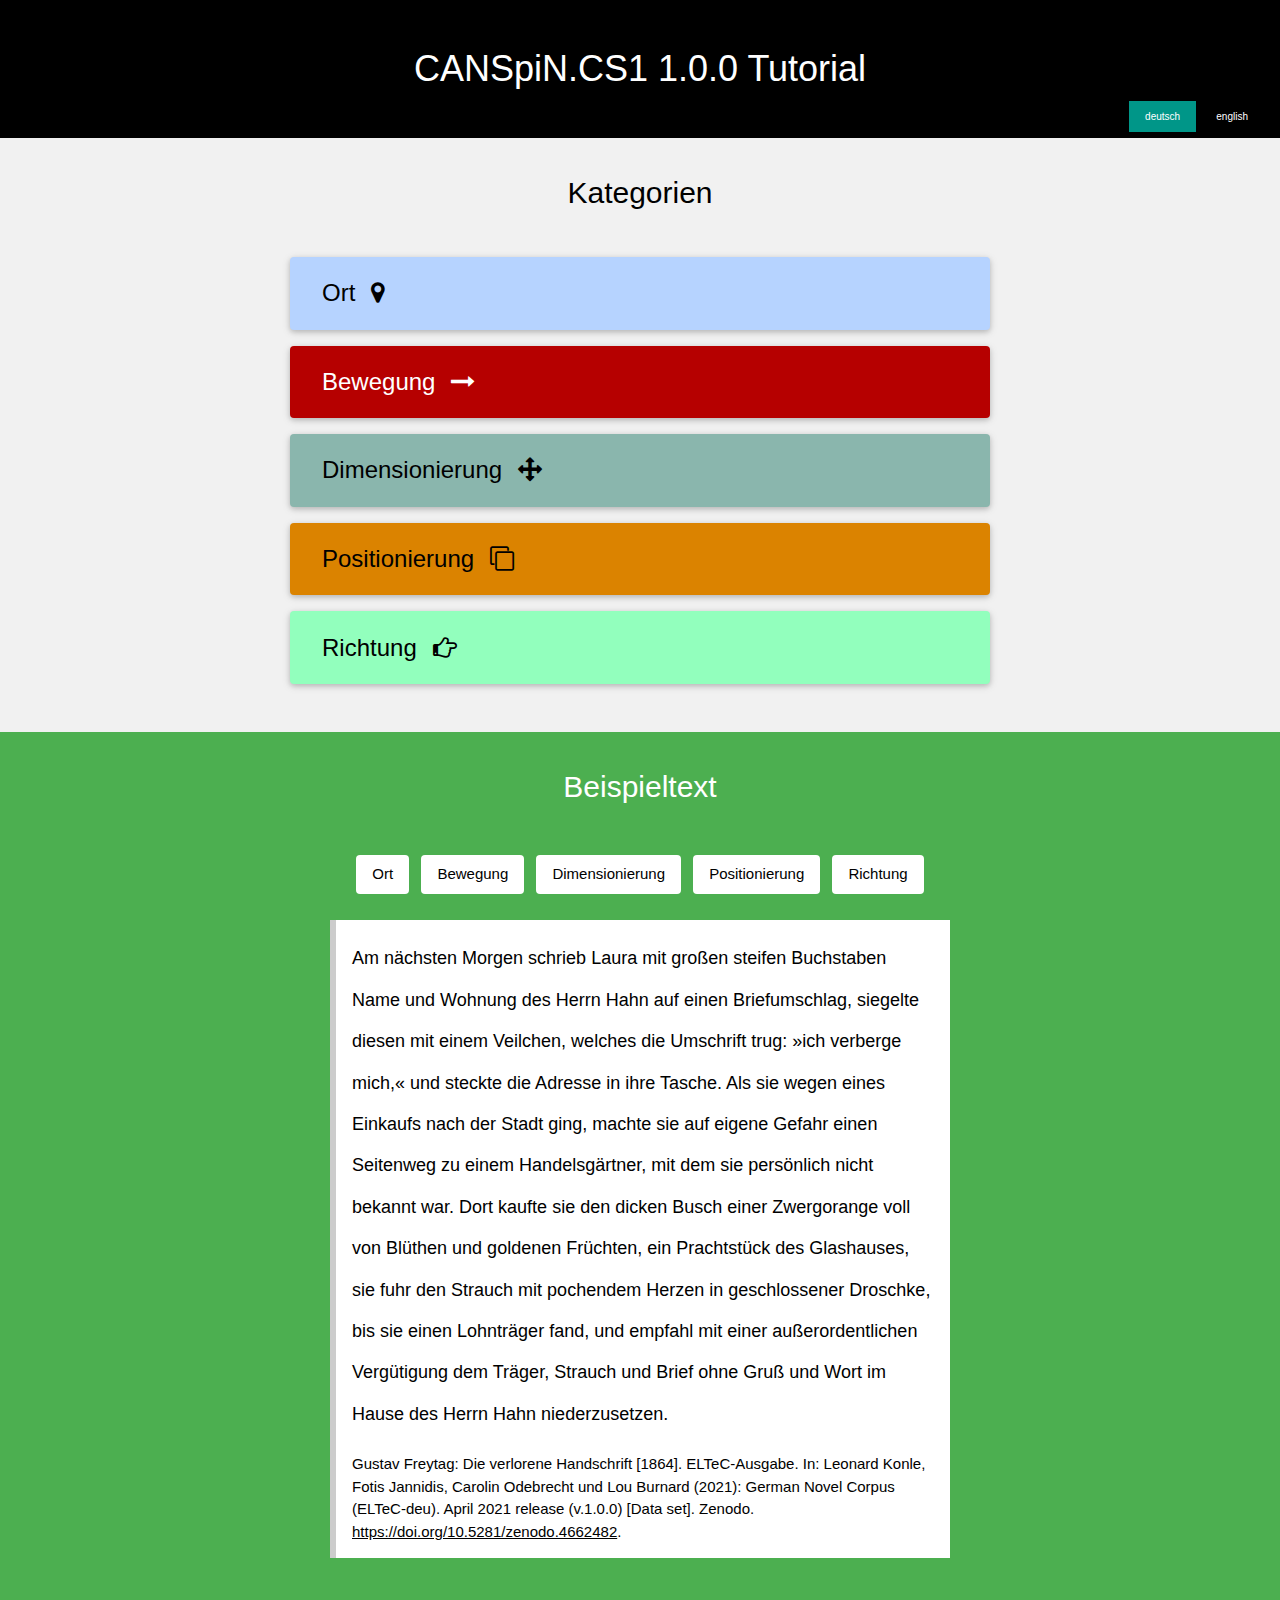
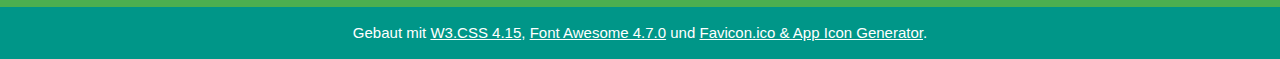
==== commit 599f4a82: "adds translation of example text; fixes annotations in example text for both languages" ====
--- a/index.html
+++ b/index.html
@@ -542,7 +542,7 @@
           <div data-id='beispieltextBtns_richtung' class='w3-button w3-round w3-white'>Richtung</div>
         </div>
         <blockquote data-id='beispieltextText' class='w3-panel w3-leftbar w3-white'>
-          <p class='w3-large w3-left-align'>Am nächsten Morgen <span class="bewegung-subjekt">schrieb</span> Laura mit <span class="dimensionierung-groesse">großen</span> steifen Buchstaben Name und Wohnung des Herrn Hahn <span class="richtung">auf</span> einen <span class="ort-objekt-bk">Briefumschlag</span>, <span class="bewegung-subjekt">siegelte</span> diesen mit einem Veilchen, welches die Umschrift trug: »ich verberge mich,« und <span class="bewegung-subjekt">steckte</span> die Adresse <span class="richtung">in</span> ihre <span class="ort-objekt-bk">Tasche</span>. Als sie wegen eines Einkaufs <span class="richtung">nach</span> der <span class="ort-container-bk">Stadt</span> <span class="bewegung-subjekt">ging</span>, machte sie auf eigene Gefahr einen Seitenweg <span class="richtung">zu</span> einem Handelsgärtner, mit dem sie persönlich nicht bekannt war. <span class="positionierung">Dort</span> kaufte sie den <span class="dimensionierung-groesse">dicken</span> Busch einer Zwergorange voll von Blüthen und goldenen Früchten, ein Prachtstück des Glashauses, sie <span class="bewegung-subjekt">fuhr</span> den Strauch mit pochendem Herzen <span class="positionierung">in</span> <span class="bewegung-subjekt">geschlossener</span> <span class="ort-container">Droschke</span>, bis sie einen Lohnträger <span class="bewegung-subjekt">fand</span>, und <span class="bewegung-schall">empfahl</span> mit einer außerordentlichen Vergütigung dem <span class="ort-objekt-bk">Träger</span>, Strauch und Brief ohne Gruß und Wort <span class="positionierung">im</span> <span class="ort-container">Hause</span> des Herrn Hahn <span class="bewegung-subjekt">niederzusetzen</span>.</p>
+          <p class='w3-large w3-left-align'>Am nächsten Morgen <span class="bewegung-subjekt">schrieb</span> Laura mit <span class="dimensionierung-groesse">großen</span> steifen Buchstaben Name und Wohnung des Herrn Hahn <span class="richtung">auf</span> einen <span class="ort-objekt-bk">Briefumschlag</span>, <span class="bewegung-subjekt">siegelte</span> diesen mit einem Veilchen, welches die Umschrift trug: »ich verberge mich,« und <span class="bewegung-subjekt">steckte</span> die Adresse <span class="richtung">in</span> ihre <span class="ort-objekt-bk">Tasche</span>. Als sie wegen eines Einkaufs <span class="richtung">nach</span> der <span class="ort-container-bk">Stadt</span> <span class="bewegung-subjekt">ging</span>, machte sie auf eigene Gefahr einen Seitenweg <span class="richtung">zu</span> einem Handelsgärtner, mit dem sie persönlich nicht bekannt war. <span class="positionierung">Dort</span> kaufte sie den <span class="dimensionierung-groesse">dicken</span> Busch einer Zwergorange <span class="dimensionierung-menge">voll von</span> Blüthen und goldenen Früchten, ein Prachtstück des Glashauses, sie <span class="bewegung-subjekt">fuhr</span> den Strauch mit pochendem Herzen <span class="positionierung">in</span> <span class="bewegung-subjekt">geschlossener</span> <span class="ort-container">Droschke</span>, bis sie einen Lohnträger <span class="bewegung-subjekt">fand</span>, und <span class="bewegung-schall">empfahl</span> mit einer außerordentlichen Vergütigung dem <span class="ort-objekt-bk">Träger</span>, Strauch und Brief ohne Gruß und Wort <span class="positionierung">im</span> <span class="ort-container">Hause</span> des Herrn Hahn <span class="bewegung-subjekt">niederzusetzen</span>.</p>
           <p class='w3-left-align break-word'>Gustav Freytag: Die verlorene Handschrift [1864]. ELTeC-Ausgabe. In: Leonard Konle, Fotis Jannidis, Carolin Odebrecht und Lou Burnard (2021): German Novel Corpus (ELTeC-deu). April 2021 release (v.1.0.0) [Data set]. Zenodo. <a href="https://doi.org/10.5281/zenodo.4662482" target="_blank">https://doi.org/10.5281/zenodo.4662482</a>.</p>
         </blockquote> 
       </div>
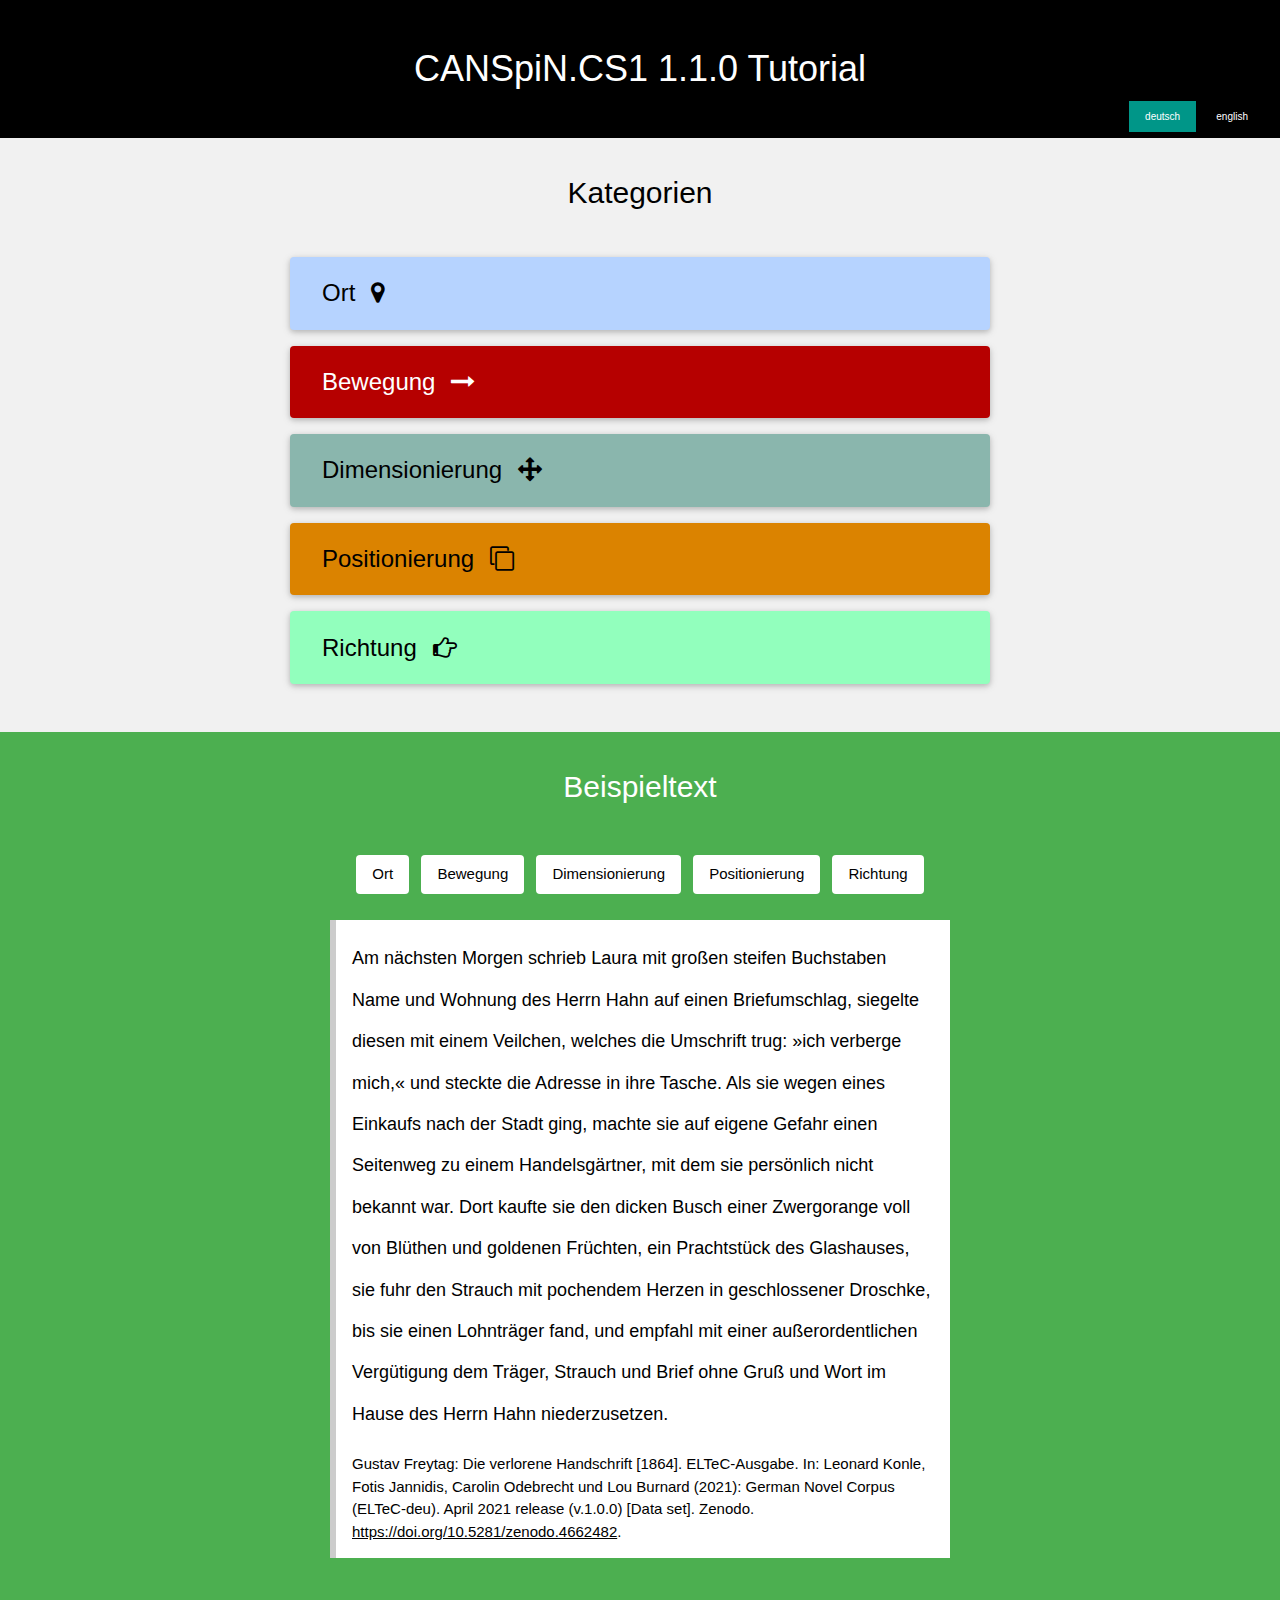
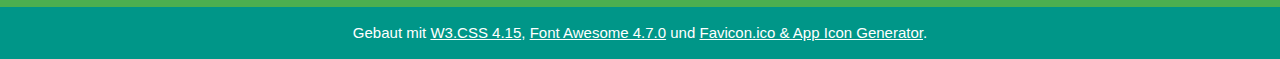
==== commit a6ba3fa0: "updates content to cs1 v1.1.0; adds class display as tooltips in example text section" ====
--- a/index.html
+++ b/index.html
@@ -48,10 +48,10 @@
           </div>
           <div class='w3-container accordion-panel'>
             <div data-id='accordion-ort-examples' class='w3-panel w3-padding-32'>
-              <p>Sie saß in ihrem <span class='w3-tooltip w3-tag'>Zimmer<span class='farbe-ort w3-text w3-small w3-tag w3-round w3-animate-opacity'>Container für Figuren</span></span> in <span class='w3-tooltip w3-tag'>Köln<span class='farbe-ort w3-text w3-small w3-tag w3-round w3-animate-opacity'>geografischer Container für Figuren</span></span>.</p>
-              <p>Plötzlich merkte er, dass er schon wieder an der <span class='w3-tooltip w3-tag'>Schiller-Statue<span class='farbe-ort w3-text w3-small w3-tag w3-round w3-animate-opacity'>geografisches Objekt</span></span> vorbeilief.</p>
-              <p><span class='w3-tooltip w3-tag'>Fenster<span class='farbe-ort w3-text w3-small w3-tag w3-round w3-animate-opacity'>raum-strukturelles Objekt</span></span> und <span class='w3-tooltip w3-tag'>Türen<span class='farbe-ort w3-text w3-small w3-tag w3-round w3-animate-opacity'>raum-strukturelles Objekt</span></span> sollten immer fest verschlossen sein.</p>
-              <p>»In der <span class='w3-tooltip w3-tag'>Mitte<span class='farbe-ort w3-text w3-small w3-tag w3-round w3-animate-opacity'>abstrakter räumlicher Punkt</span></span> des Tischs lag das verschollene Buch«, las er laut aus der Mitte des Buches vor.</p>
+              <p>Sie saß in ihrem <span class='w3-tooltip-class-examples w3-tag'>Zimmer<span class='farbe-ort w3-text w3-small w3-tag w3-round w3-animate-opacity'>Container für Figuren</span></span> in <span class='w3-tooltip-class-examples w3-tag'>Köln<span class='farbe-ort w3-text w3-small w3-tag w3-round w3-animate-opacity'>geografischer Container für Figuren</span></span>.</p>
+              <p>Plötzlich merkte er, dass er schon wieder an der <span class='w3-tooltip-class-examples w3-tag'>Schiller-Statue<span class='farbe-ort w3-text w3-small w3-tag w3-round w3-animate-opacity'>geografisches Objekt</span></span> vorbeilief.</p>
+              <p><span class='w3-tooltip-class-examples w3-tag'>Fenster<span class='farbe-ort w3-text w3-small w3-tag w3-round w3-animate-opacity'>raum-strukturelles Objekt</span></span> und <span class='w3-tooltip-class-examples w3-tag'>Türen<span class='farbe-ort w3-text w3-small w3-tag w3-round w3-animate-opacity'>raum-strukturelles Objekt</span></span> sollten immer fest verschlossen sein.</p>
+              <p>»In der <span class='w3-tooltip-class-examples w3-tag'>Mitte<span class='farbe-ort w3-text w3-small w3-tag w3-round w3-animate-opacity'>abstrakter räumlicher Punkt</span></span> des Tischs lag das verschollene Buch«, las er laut aus der Mitte des Buches vor.</p>
             </div>
             <h4>Annotationsklassen</h4>
             <p class='annotation-class-tags'>
@@ -62,8 +62,8 @@
               <span class='w3-tag w3-round w3-blue'>ORT-ABSTRAKT</span>
               <span class='w3-tag w3-round w3-blue'>ORT-ABSTRAKT-BK</span>
               <span class='w3-tag w3-round w3-light-blue'>ORT-UE-RX</span>
-              <span class='w3-tag w3-round w3-light-blue'>ORT-UE-XR</span>
-              <span class='w3-tag w3-round w3-light-blue'>ORT-UE-RR</span>
+              <span class='w3-tag w3-round w3-light-blue w3-text-grey'>ORT-UE-XR</span>
+              <span class='w3-tag w3-round w3-light-blue w3-text-grey'>ORT-UE-RR</span>
             </p>
             <h4>Annotieren</h4>
             <div class='w3-container'><p class='grammaticalIndicator'>Orte sind <b>Nomen</b>.</p></div>
@@ -86,7 +86,7 @@
                   <ul>
                     <li>Container sind Räume oder Bereiche, in denen sich menschliche Figuren prototypischerweise aufhalten können.</li>
                     <li>Sie können unbewegter Ziel- und Ausgangspunkt von gerichteten Bewegungen in einem <b>Bewegungskontext (BK)</b> sein (»in <span class='inline-examples'>den <span class='w3-tag'>Wald</span></span> laufen«).</li>
-                    <li>Damit ein Bewegungskontext vorliegt, muss sich eine annotierte Bewegung im Kotext befinden (»in den <span class='inline-examples'>Wald <span class='w3-tag'>laufen</span></span>«).</li>
+                    <li>Damit ein Bewegungskontext vorliegt, muss sich eine annotierte oder durch andere Ausdrücke implizierte Bewegung im Kotext befinden (»in den <span class='inline-examples'>Wald <span class='w3-tag'>laufen</span></span>«).</li>
                     <li>Eine Bewegung kann auch eine Wahrnehmung oder anderes sein: Siehe die Infos zur Bewegungskategorie.</li>
                   </ul>
                 </div>
@@ -109,10 +109,10 @@
                   <h5>ORT-OBJEKT-BK</h5>
                   <ul>
                     <li>Objekte haben räumliche Ausdehnung, sind aber keine Container, in denen sich menschliche Figuren prototypischerweise aufhalten können.</li>
-                    <li><b>Mit der Klasse <i>ORT-OBJEKT-BK</i> annotieren wir, im Gegensatz zur Klasse <i>ORT-OBJEKT</i>, alle Arten von Objekten</b>, die unbewegter Ziel- und Ausgangspunkt von gerichteten Bewegungen in einem <b>Bewegungskontext (BK)</b> sind (»auf <span class='inline-examples'>das <span class='w3-tag'>Gemälde</span></span> zugehen«).</li>
-                    <li>Damit ein Bewegungskontext vorliegt, muss sich eine annotierte Bewegung im Kotext befinden (»auf das <span class='inline-examples'>Gemälde <span class='w3-tag'>zugehen</span></span>«).</li>
+                    <li><b>Mit der Klasse <i>ORT-OBJEKT-BK</i> annotieren wir ausschließlich geografische, astronomische oder raumstrukturelle Objekte</b>, die unbewegter Ziel- und Ausgangspunkt von gerichteten Bewegungen in einem <b>Bewegungskontext (BK)</b> sind (»auf <span class='inline-examples'>das <span class='w3-tag'>Fenster</span></span> zugehen«).</li>
+                    <li>Damit ein Bewegungskontext vorliegt, muss sich eine annotierte oder durch andere Ausdrücke implizierte Bewegung im Kotext befinden (»auf das <span class='inline-examples'>Fenster <span class='w3-tag'>zugehen</span></span>«).</li>
                     <li>Eine Bewegung kann auch eine Wahrnehmung oder anderes sein: Siehe die Infos zur Bewegungskategorie.</li>
-                    <li>Jedes annotierte Objekt muss sich in einem Container befinden, in dem sich auch menschliche Figuren prototypischerweise aufhalten können: Das angeschaute Gemälde in einem Ausstellungsraum wird annotiert, das Gemälde in einer Tasche nicht.</li>
+                    <li>Jedes annotierte Objekt muss sich in einem Container befinden, in dem sich auch menschliche Figuren prototypischerweise aufhalten können: Das angeschaute Fenster eines Hotelzimmers wird annotiert, das angeschaute Fenster eines Puppenhauses nicht.</li>
                   </ul>
                 </div>
               </div>
@@ -132,7 +132,7 @@
                   <ul>
                     <li>Abstrakta haben im Gegensatz zu Containern und Objekten keine räumliche Ausdehnung, sondern sind Bezeichnungen für Punkte oder geometrische Figuren.</li>
                     <li>Sie können unbewegter Ziel- und Ausgangspunkt von gerichteten Bewegungen in einem <b>Bewegungskontext (BK)</b> sein (»zur <span class='inline-examples'>besagten <span class='w3-tag'>Stelle</span></span> laufen«).</li>
-                    <li>Damit ein Bewegungskontext vorliegt, muss sich eine annotierte Bewegung im Kotext befinden (»zur besagten <span class='inline-examples'>Stelle <span class='w3-tag'>laufen</span></span>«).</li>
+                    <li>Damit ein Bewegungskontext vorliegt, muss sich eine annotierte oder durch andere Ausdrücke implizierte Bewegung im Kotext befinden (»zur besagten <span class='inline-examples'>Stelle <span class='w3-tag'>laufen</span></span>«).</li>
                     <li>Eine Bewegung kann auch eine Wahrnehmung oder anderes sein: Siehe die Infos zur Bewegungskategorie.</li>
                     <li>Jedes annotierte Abstraktum muss sich in einem Container befinden, in dem sich auch menschliche Figuren prototypischerweise aufhalten können.</li>
                   </ul>
@@ -144,6 +144,7 @@
                   <ul>
                     <li><i>UE</i> steht für <i>Übertragung</i>.</li>
                     <li><i>UE-RX</i> ist ein übertragender Gebrauch von räumlichem Vokabular (räumlicher Quellbereich: R) für den Ausdruck nicht-räumlicher Sachverhalte (nicht-räumlicher Zielbereich: X).</li>
+                    <li>Der Ausdruck oder der Kopf des Kompositums muss nach den Informationen eines Wörterbuchs (für das Deutsche: <a href='https://www.dwds.de/wb' target='_blank'>DWDS</a>) im kontemporären Gebrauch auch räumlich im Sinne eines Ortes verwendet werden, also als Bezeichnung für einen Container, ein geografisches, astronomisches oder raumstrukturelles Objekt oder Abstraktum.</li>
                     <li>Die Übertragung kann kreativ-metaphorisch sein: »Sie verirrte sich in <span class='inline-examples'>ihrem <span class='w3-tag'>Gedankenpalast</span></span>.«</li>
                     <li>Sie kann kreativ-metonymisch sein: »Haben sich die Leute aus Berlin schon gemeldet? - <span class='inline-examples'>Ja, <span class='w3-tag'>Berlin</span></span> hat abgesagt.«</li>
                     <li>Sie kann idiomatisch-metaphorisch sein: »Ein günstiger Zufall führte auf <span class='inline-examples'>dieser <span class='w3-tag'>Spur</span></span> zum gesuchten Buch.«</li>
@@ -153,23 +154,25 @@
               </div>
               <div data-id='ort-ue-xr-info' class='w3-animate-opacity w3-hide'>
                 <div class='w3-container'>
-                  <h5>ORT-UE-XR</h5>
-                  <ul>
+                  <h5 class='w3-text-grey'>ORT-UE-XR</h5>
+                  <ul class='w3-text-grey'>
+                    <li class='w3-text-black'><b>Diese Klasse wird im CANSpiN-Projekt seit CS1 v1.1.0 nicht mehr berücksichtigt.</b></li>
                     <li><i>UE</i> steht für <i>Übertragung</i>.</li>
                     <li><i>UE-XR</i> ist ein übertragender Gebrauch von nicht-räumlichem Vokabular (nicht-räumlicher Quellbereich: X) für den Ausdruck räumlicher Sachverhalte (räumlicher Zielbereich: R).</li>
-                    <li>Die Übertragung kann kreativ-metaphorisch sein: »Dort leuchtet aus <span class='inline-examples'>tiefer <span class='w3-tag'>Dunkelheit</span></span> die brennende Kerze.«</li>
-                    <li>Sie kann idiomatisch-metaphorisch sein: »hier rastet <span class='inline-examples'>bei <span class='w3-tag'>Tage</span></span> der Wanderer«.</li>
+                    <li>Die Übertragung kann kreativ-metaphorisch sein: »Dort leuchtet aus <span class='inline-examples'>tiefer <span class='w3-tag w3-grey w3-text-grey'>Dunkelheit</span></span> die brennende Kerze.«</li>
+                    <li>Sie kann idiomatisch-metaphorisch sein: »hier rastet <span class='inline-examples'>bei <span class='w3-tag w3-grey w3-text-grey'>Tage</span></span> der Wanderer«.</li>
                   </ul>
                 </div>
               </div>
               <div data-id='ort-ue-rr-info' class='w3-animate-opacity w3-hide'>
                 <div class='w3-container'>  
-                  <h5>ORT-UE-RR</h5>
-                  <ul>
+                  <h5 class='w3-text-grey'>ORT-UE-RR</h5>
+                  <ul class='w3-text-grey'>
+                    <li class='w3-text-black'><b>Diese Klasse wird im CANSpiN-Projekt seit CS1 v1.1.0 nicht mehr berücksichtigt.</b></li>
                     <li><i>UE</i> steht für <i>Übertragung</i>.</li>
                     <li><i>UE-RR</i> ist ein übertragender Gebrauch von räumlichem Vokabular (räumlicher Quellbereich: R) für den Ausdruck räumlicher Sachverhalte (räumlicher Zielbereich: R), wobei die räumlichen Konzepte sich in Quell- und Zielbereich unterscheiden oder es sich um unterschiedliche Vertreter desselben räumlichen Konzepts handelt.</li>
-                    <li>Die Übertragung kann kreativ-metaphorisch sein: »Verschwinde hinter einer <span class='inline-examples'>Wolke, <span class='w3-tag'>Mond</span></span>, die Gesellschaft meines Professors ist mir lieber!«</li>
-                    <li>Sie kann idiomatisch-metonymisch sein: »sie macht <span class='inline-examples'>einen <span class='w3-tag'>Seitenweg</span></span> zur Bibliothek«.</li>
+                    <li>Die Übertragung kann kreativ-metaphorisch sein: »Verschwinde hinter einer <span class='inline-examples'>Wolke, <span class='w3-tag w3-grey w3-text-grey'>Mond</span></span>, die Gesellschaft meines Professors ist mir lieber!«</li>
+                    <li>Sie kann idiomatisch-metonymisch sein: »sie macht <span class='inline-examples'>einen <span class='w3-tag w3-grey w3-text-grey'>Seitenweg</span></span> zur Bibliothek«.</li>
                   </ul>
                 </div>
               </div>
@@ -185,10 +188,10 @@
           </div>
           <div class='w3-container accordion-panel'>
             <div data-id='accordion-bewegung-examples' class='w3-panel w3-padding-32'>
-              <p>Im Traum <span class='w3-tooltip w3-tag'>spazierte<span class='farbe-bewegung w3-text w3-small w3-tag w3-round w3-animate-opacity'>gerichtete Bewegung</span></span> sie einfach in das Restaurant.</p>
-              <p>»Brügge <span class='w3-tooltip w3-tag'>sehen<span class='farbe-bewegung w3-text w3-small w3-tag w3-round w3-animate-opacity'>gerichtete optische Wahrnehmung</span></span> ... und sterben?« läuft ab morgen in unserem Kino.</p>
-              <p>Durch die Gipfel <span class='w3-tooltip w3-tag'>schien<span class='farbe-bewegung w3-text w3-small w3-tag w3-round w3-animate-opacity'>Bewegung von Licht</span></span> bleiches Licht auf den Waldweg.</p>
-              <p>Sie versuchten, ihn zur vorderen Türschwelle zu <span class='w3-tooltip w3-tag'>locken<span class='farbe-bewegung w3-text w3-small w3-tag w3-round w3-animate-opacity'>mitausgedrückte geplante gerichtete Bewegung</span></span>.</p>
+              <p>Im Traum <span class='w3-tooltip-class-examples w3-tag'>spazierte<span class='farbe-bewegung w3-text w3-small w3-tag w3-round w3-animate-opacity'>gerichtete Bewegung</span></span> sie einfach in das Restaurant.</p>
+              <p>»Brügge <span class='w3-tooltip-class-examples w3-tag'>sehen<span class='farbe-bewegung w3-text w3-small w3-tag w3-round w3-animate-opacity'>gerichtete optische Wahrnehmung</span></span> ... und sterben?« läuft ab morgen in unserem Kino.</p>
+              <p>Durch die Gipfel <span class='w3-tooltip-class-examples w3-tag'>schien<span class='farbe-bewegung w3-text w3-small w3-tag w3-round w3-animate-opacity'>Bewegung von Licht</span></span> bleiches Licht auf den Waldweg.</p>
+              <p>Sie versuchten, ihn zur vorderen Türschwelle zu <span class='w3-tooltip-class-examples w3-tag'>locken<span class='farbe-bewegung w3-text w3-small w3-tag w3-round w3-animate-opacity'>mitausgedrückte geplante gerichtete Bewegung</span></span>.</p>
             </div>
             <h4>Annotationsklassen</h4>
             <p class='annotation-class-tags'>
@@ -198,8 +201,8 @@
               <span class='w3-tag w3-round w3-red'>BEWEGUNG-SCHALL</span>
               <span class='w3-tag w3-round w3-red'>BEWEGUNG-GERUCH</span>
               <span class='w3-tag w3-round w3-pale-red'>BEWEGUNG-UE-RX</span>
-              <span class='w3-tag w3-round w3-pale-red'>BEWEGUNG-UE-XR</span>
-              <span class='w3-tag w3-round w3-pale-red'>BEWEGUNG-UE-RR</span>
+              <span class='w3-tag w3-round w3-pale-red w3-text-grey'>BEWEGUNG-UE-XR</span>
+              <span class='w3-tag w3-round w3-pale-red w3-text-grey'>BEWEGUNG-UE-RR</span>
             </p>
             <h4>Annotieren</h4>
             <div class='w3-container'><p class='grammaticalIndicator'>Bewegungen sind <b>Verben und Partizip-Konstruktionen</b>.</p></div>
@@ -237,7 +240,7 @@
                     <li>Andererseits sind auch Verben der optischen Wahrnehmung gemeint (»<span class='inline-examples'>sie <span class='w3-tag'>schaute</span></span> über die <span class='inline-examples'>Menschen <span class='w3-tag'>hinweg</span></span>«).</li>
                     <li>Voneinander getrennte, zum Bewegungsverb gehörige Wörter werden im Satz zusammen als eine Bewegung annotiert.</li>
                     <li>Verben, die eine gerichtete Bewegung zwar nicht direkt, aber zwingend mitausdrücken, werden auch als Bewegungen annotiert (»das <span class='inline-examples'>Feuer <span class='w3-tag'>brannte</span></span> im Kamin«).</li>
-                    <li>Wenn ein Verb logisch mehrere Wahrnehmungsqualitäten ausdrückt, ist die prototypische Bedeutung zu beachten, wie sie sich aus einem Wörterbuchartikel zum entsprechenden Verb erschließen lässt.</li>
+                    <li>Wenn ein Verb logisch mehrere Wahrnehmungsqualitäten ausdrückt, ist die prototypische Bedeutung zu beachten, wie sie sich aus einem Wörterbuchartikel zum entsprechenden Verb erschließen lässt (für das Deutsche: <a href='https://www.dwds.de/wb' target='_blank'>DWDS</a>).</li>
                     <li>Auch Partizipien drücken Bewegungen aus oder zwingend mit aus (»unter einer <span class='inline-examples'>hell <span class='w3-tag'>scheinenden</span></span> Sonne«).</li>
                   </ul>
                 </div>
@@ -250,7 +253,7 @@
                     <li>Andererseits sind auch Verben der akustischen Wahrnehmung gemeint (»<span class='inline-examples'>sie <span class='w3-tag'>hörten</span></span> dem Gesang noch eine <span class='inline-examples'>Weile <span class='w3-tag'>zu</span></span>«).</li>
                     <li>Voneinander getrennte, zum Bewegungsverb gehörige Wörter werden im Satz zusammen als eine Bewegung annotiert.</li>
                     <li>Verben, die eine gerichtete Bewegung zwar nicht direkt, aber zwingend mitausdrücken, werden auch als Bewegungen annotiert (»das <span class='inline-examples'>Feuer <span class='w3-tag'>knisterte</span></span> im Kamin«).</li>
-                    <li>Wenn ein Verb logisch mehrere Wahrnehmungsqualitäten ausdrückt, ist die prototypische Bedeutung zu beachten, wie sie sich aus einem Wörterbuchartikel zum entsprechenden Verb erschließen lässt.</li>
+                    <li>Wenn ein Verb logisch mehrere Wahrnehmungsqualitäten ausdrückt, ist die prototypische Bedeutung zu beachten, wie sie sich aus einem Wörterbuchartikel zum entsprechenden Verb erschließen lässt (für das Deutsche: <a href='https://www.dwds.de/wb' target='_blank'>DWDS</a>).</li>
                     <li>Auch Partizipien drücken Bewegungen aus oder zwingend mit aus (»der <span class='inline-examples'>soeben <span class='w3-tag'>gerammte</span></span> Pfeiler rührte sich nicht«).</li>
                   </ul>
                 </div>
@@ -263,7 +266,7 @@
                     <li>Andererseits sind auch Verben der olfaktischen Wahrnehmung gemeint (»<span class='inline-examples'>es <span class='w3-tag'>roch</span></span> nach Rosen und Flieder«).</li>
                     <li>Voneinander getrennte, zum Bewegungsverb gehörige Wörter werden im Satz zusammen als eine Bewegung annotiert.</li>
                     <li>Verben, die eine gerichtete Bewegung zwar nicht direkt, aber zwingend mitausdrücken, werden auch als Bewegungen annotiert (»das <span class='inline-examples'>Feuer <span class='w3-tag'>qualmte</span></span> im Kamin«).</li>
-                    <li>Wenn ein Verb logisch mehrere Wahrnehmungsqualitäten ausdrückt, ist die prototypische Bedeutung zu beachten, wie sie sich aus einem Wörterbuchartikel zum entsprechenden Verb erschließen lässt.</li>
+                    <li>Wenn ein Verb logisch mehrere Wahrnehmungsqualitäten ausdrückt, ist die prototypische Bedeutung zu beachten, wie sie sich aus einem Wörterbuchartikel zum entsprechenden Verb erschließen lässt (für das Deutsche: <a href='https://www.dwds.de/wb' target='_blank'>DWDS</a>).</li>
                     <li>Auch Partizipien drücken Bewegungen aus oder zwingend mit aus (»<span class='inline-examples'>die <span class='w3-tag'>duftenden</span></span> Rosen«).</li>
                   </ul>
                 </div>
@@ -274,6 +277,7 @@
                   <ul>
                     <li><i>UE</i> steht für <i>Übertragung</i>.</li>
                     <li><i>UE-RX</i> ist ein übertragender Gebrauch von räumlichem Vokabular (räumlicher Quellbereich: R) für den Ausdruck nicht-räumlicher Sachverhalte (nicht-räumlicher Zielbereich: X).</li>
+                    <li>Der Ausdruck muss nach den Informationen eines Wörterbuchs (für das Deutsche: <a href='https://www.dwds.de/wb' target='_blank'>DWDS</a>) im kontemporären Gebrauch auch räumlich im Sinne einer Bewegung verwendet werden, also als Bezeichnung für die Bewegung von Subjekten, Objekten, von Licht, Schall und Geruch oder deren Wahrnehmung.</li>
                     <li>Die Übertragung kann kreativ-metaphorisch sein: »Der <span class='inline-examples'>Mond <span class='w3-tag'>sang</span></span> mir das Lied meiner Kindheit.«</li>
                     <li>Sie kann idiomatisch-metaphorisch sein: »Der <span class='inline-examples'>Anblick <span class='w3-tag'>brachte</span></span> mir die Situation von damals in Erinnerung.«</li>
                     <li>Sie kann idiomatisch-metonymisch sein: »<span class='inline-examples'>Das <span class='w3-tag'>klingt</span></span> wie der Titel eines Action-Films.«</li>
@@ -282,24 +286,26 @@
               </div>
               <div data-id='bewegung-ue-xr-info' class='w3-animate-opacity w3-hide'>
                 <div class='w3-container'>
-                  <h5>BEWEGUNG-UE-XR</h5>
-                  <ul>
+                  <h5 class='w3-text-middle-grey-ish'>BEWEGUNG-UE-XR</h5>
+                  <ul class='w3-text-middle-grey-ish'>
+                    <li class='w3-text-white'><b>Diese Klasse wird im CANSpiN-Projekt seit CS1 v1.1.0 nicht mehr berücksichtigt.</b></li>
                     <li><i>UE</i> steht für <i>Übertragung</i>.</li>
                     <li><i>UE-XR</i> ist ein übertragender Gebrauch von nicht-räumlichem Vokabular (nicht-räumlicher Quellbereich: X) für den Ausdruck räumlicher Sachverhalte (räumlicher Zielbereich: R).</li>
-                    <li>Die Übertragung kann kreativ-metonymisch sein: »<span class='inline-examples'>Sie <span class='w3-tag'>schummelten</span></span> sich durch das Labyrinth.«</li>
+                    <li>Die Übertragung kann kreativ-metonymisch sein: »<span class='inline-examples'>Sie <span class='w3-tag w3-grey w3-text-grey'>schummelten</span></span> sich durch das Labyrinth.«</li>
                   </ul>
                 </div>
               </div>
               <div data-id='bewegung-ue-rr-info' class='w3-animate-opacity w3-hide'>
                 <div class='w3-container'>
-                  <h5>BEWEGUNG-UE-RR</h5>
-                  <ul>
+                  <h5 class='w3-text-middle-grey-ish'>BEWEGUNG-UE-RR</h5>
+                  <ul class='w3-text-middle-grey-ish'>
+                    <li class='w3-text-white'><b>Diese Klasse wird im CANSpiN-Projekt seit CS1 v1.1.0 nicht mehr berücksichtigt.</b></li>
                     <li><i>UE</i> steht für <i>Übertragung</i>.</li>
                     <li><i>UE-RR</i> ist ein übertragender Gebrauch von räumlichem Vokabular (räumlicher Quellbereich: R) für den Ausdruck räumlicher Sachverhalte (räumlicher Zielbereich: R), wobei die räumlichen Konzepte sich in Quell- und Zielbereich unterscheiden oder es sich um unterschiedliche Vertreter desselben räumlichen Konzepts handelt.</li>
-                    <li>Die Übertragung kann kreativ-metaphorisch sein: »<span class='inline-examples'>Leise <span class='w3-tag'>wispert</span></span> das Laub des Waldes.«</li>
-                    <li>Sie kann kreativ-metonymisch sein: »Mit letzter <span class='inline-examples'>Kraft <span class='w3-tag'>hechelte</span></span> er durch die Ziellinie.«</li>
-                    <li>Sie kann idiomatisch-metaphorisch sein: »Dieser <span class='inline-examples'>Weg <span class='w3-tag'>führt</span></span> bis zu den Toren der Stadt.«</li>
-                    <li>Sie kann idiomatisch-metonymisch sein: »<span class='inline-examples'>Er <span class='w3-tag'>schlug</span></span> das <span class='inline-examples'>Buch <span class='w3-tag'>auf</span></span>.« (Ursprünglich für: Öffnen der Messing-Schließen mittelalterlicher Bücher durch Draufschlagen)</li>
+                    <li>Die Übertragung kann kreativ-metaphorisch sein: »<span class='inline-examples'>Leise <span class='w3-tag w3-grey w3-text-grey'>wispert</span></span> das Laub des Waldes.«</li>
+                    <li>Sie kann kreativ-metonymisch sein: »Mit letzter <span class='inline-examples'>Kraft <span class='w3-tag w3-grey w3-text-grey'>hechelte</span></span> er durch die Ziellinie.«</li>
+                    <li>Sie kann idiomatisch-metaphorisch sein: »Dieser <span class='inline-examples'>Weg <span class='w3-tag w3-grey w3-text-grey'>führt</span></span> bis zu den Toren der Stadt.«</li>
+                    <li>Sie kann idiomatisch-metonymisch sein: »<span class='inline-examples'>Er <span class='w3-tag w3-grey w3-text-grey'>schlug</span></span> das <span class='inline-examples'>Buch <span class='w3-tag w3-grey w3-text-grey'>auf</span></span>.« (Ursprünglich für: Öffnen der Messing-Schließen mittelalterlicher Bücher durch Draufschlagen)</li>
                   </ul>
                 </div>
               </div>
@@ -315,10 +321,10 @@
           </div>
           <div class='w3-container accordion-panel'>
             <div data-id='accordion-dimensionierung-examples' class='w3-panel w3-padding-32'>
-              <p>Vor ihnen lag eine <span class='w3-tooltip w3-tag'>riesige<span class='farbe-dimensionierung w3-text w3-small w3-tag w3-round w3-animate-opacity'>Größe des Raums</span></span> Halle.</p>
-              <p>Sie waren noch <span class='w3-tooltip w3-tag'>250 Meter entfernt<span class='farbe-dimensionierung w3-text w3-small w3-tag w3-round w3-animate-opacity'>Entfernungsangabe</span></span>.</p>
-              <p><span class='w3-tooltip w3-tag'>Über 250<span class='farbe-dimensionierung w3-text w3-small w3-tag w3-round w3-animate-opacity'>Mengenangabe bezüglich räumlicher Entitäten</span></span> Bäume wurden geplanzt.</p>
-              <p>Er dachte viel über die <span class='w3-tooltip w3-tag'>schiere Masse der<span class='farbe-dimensionierung w3-text w3-small w3-tag w3-round w3-animate-opacity'>Mengenangabe bezüglich räumlicher Entitäten</span></span> Schiffe nach.</p>
+              <p>Vor ihnen lag eine <span class='w3-tooltip-class-examples w3-tag'>riesige<span class='farbe-dimensionierung w3-text w3-small w3-tag w3-round w3-animate-opacity'>Größe des Raums</span></span> Halle.</p>
+              <p>Sie waren noch <span class='w3-tooltip-class-examples w3-tag'>250 Meter entfernt<span class='farbe-dimensionierung w3-text w3-small w3-tag w3-round w3-animate-opacity'>Entfernungsangabe</span></span>.</p>
+              <p><span class='w3-tooltip-class-examples w3-tag'>Über 250<span class='farbe-dimensionierung w3-text w3-small w3-tag w3-round w3-animate-opacity'>Mengenangabe bezüglich räumlicher Entitäten</span></span> Bäume wurden geplanzt.</p>
+              <p>Er dachte viel über die <span class='w3-tooltip-class-examples w3-tag'>schiere Masse der<span class='farbe-dimensionierung w3-text w3-small w3-tag w3-round w3-animate-opacity'>Mengenangabe bezüglich räumlicher Entitäten</span></span> Schiffe nach.</p>
             </div>
             <h4>Annotationsklassen</h4>
             <p class='annotation-class-tags'>
@@ -326,8 +332,8 @@
               <span class='w3-tag w3-round w3-middle-grey'>DIMENSIONIERUNG-MENGE</span>
               <span class='w3-tag w3-round w3-middle-grey'>DIMENSIONIERUNG-ABSTAND</span>
               <span class='w3-tag w3-round w3-light-grey'>DIMENSIONIERUNG-UE-RX</span>
-              <span class='w3-tag w3-round w3-light-grey'>DIMENSIONIERUNG-UE-XR</span>
-              <span class='w3-tag w3-round w3-light-grey'>DIMENSIONIERUNG-UE-RR</span>
+              <span class='w3-tag w3-round w3-light-grey w3-text-grey'>DIMENSIONIERUNG-UE-XR</span>
+              <span class='w3-tag w3-round w3-light-grey w3-text-grey'>DIMENSIONIERUNG-UE-RR</span>
             </p>
             <h4>Annotieren</h4>
             <div class='w3-container'><p class='grammaticalIndicator'>Dimensionierungen sind <b>attributiv und adverbial verwendete Adjektive, Adverbien und Mengenangaben</b>.</p></div>
@@ -357,7 +363,7 @@
                   <h5>DIMENSIONIERUNG-ABSTAND</h5>
                   <ul>
                     <li>Ein einen Abstand angebender Ausdruck verweist direkt auf den Abstand zwischen zwei räumlichen Entitäten (»Bis zum Gipfel waren <span class='inline-examples'>es <span class='w3-tag'>250 Meter</span></span>.«).</li>
-                    <li>Auch Phrasen mit oder ohne Verbalkern können eine dimensionierende Funktion haben und werden dann als Dimensionierung annotiert (»Und <span class='inline-examples'><span class='w3-tag'>kaum eine Tagreise entfernt</span></span> erblühen Universitäten.«).</li>
+                    <li>Auch Phrasen mit oder ohne Verbalkern können eine dimensionierende Funktion haben und werden dann als Dimensionierung annotiert (»Und <span class='inline-examples'><span class='w3-tag'>kaum ein Dutzend Kilometer entfernt</span></span> erblühen Universitäten.«).</li>
                   </ul>
                 </div>
               </div>
@@ -367,27 +373,31 @@
                   <ul>
                     <li><i>UE</i> steht für <i>Übertragung</i>.</li>
                     <li><i>UE-RX</i> ist ein übertragender Gebrauch von räumlichem Vokabular (räumlicher Quellbereich: R) für den Ausdruck nicht-räumlicher Sachverhalte (nicht-räumlicher Zielbereich: X).</li>
+                    <li>Der Ausdruck muss nach den Informationen eines Wörterbuchs (für das Deutsche: <a href='https://www.dwds.de/wb' target='_blank'>DWDS</a>) im kontemporären Gebrauch auch räumlich im Sinne einer Dimensionierung verwendet werden, also als Ausdruck für eine räumliche Größe oder einen Abstand.</li>
+                    <li>Mengenangaben funktionieren im Gegensatz zu Größen- und Abstandsangaben nur räumlich mit Bezug auf eine räumliche Entität: Sie können mit der Übertragungsklasse also nicht erfasst werden.</li>
                     <li>Die Übertragung kann idiomatisch-metaphorisch sein: »Das <span class='inline-examples'>waren <span class='w3-tag'>höchst</span></span> unerfreuliche Nachrichten.«</li>
                   </ul>
                 </div>
               </div>
               <div data-id='dimensionierung-ue-xr-info' class='w3-animate-opacity w3-hide'>
                 <div class='w3-container'>
-                  <h5>DIMENSIONIERUNG-UE-XR</h5>
-                  <ul>
+                  <h5 class='w3-text-grey'>DIMENSIONIERUNG-UE-XR</h5>
+                  <ul class='w3-text-grey'>
+                    <li class='w3-text-black'><b>Diese Klasse wird im CANSpiN-Projekt seit CS1 v1.1.0 nicht mehr berücksichtigt.</b></li>
                     <li><i>UE</i> steht für <i>Übertragung</i>.</li>
                     <li><i>UE-XR</i> ist ein übertragender Gebrauch von nicht-räumlichem Vokabular (nicht-räumlicher Quellbereich: X) für den Ausdruck räumlicher Sachverhalte (räumlicher Zielbereich: R).</li>
-                    <li>Die Übertragung kann kreativ-metonymisch sein: »Die Stadt <span class='inline-examples'>lag <span class='w3-tag'>wenige Wegstunden entfernt</span></span> von ihnen.«</li>
+                    <li>Die Übertragung kann kreativ-metonymisch sein: »Die Stadt <span class='inline-examples'>lag <span class='w3-tag w3-grey w3-text-grey'>wenige Wegstunden entfernt</span></span> von ihnen.«</li>
                   </ul>
                 </div>
               </div>
               <div data-id='dimensionierung-ue-rr-info' class='w3-animate-opacity w3-hide'>
                 <div class='w3-container'>
-                  <h5>DIMENSIONIERUNG-UE-RR</h5>
-                  <ul>
+                  <h5 class='w3-text-grey'>DIMENSIONIERUNG-UE-RR</h5>
+                  <ul class='w3-text-grey'>
+                    <li class='w3-text-black'><b>Diese Klasse wird im CANSpiN-Projekt seit CS1 v1.1.0 nicht mehr berücksichtigt.</b></li>
                     <li><i>UE</i> steht für <i>Übertragung</i>.</li>
                     <li><i>UE-RR</i> ist ein übertragender Gebrauch von räumlichem Vokabular (räumlicher Quellbereich: R) für den Ausdruck räumlicher Sachverhalte (räumlicher Zielbereich: R), wobei die räumlichen Konzepte sich in Quell- und Zielbereich unterscheiden oder es sich um unterschiedliche Vertreter desselben räumlichen Konzepts handelt.</li>
-                    <li>Die Übertragung kann idiomatisch-metaphorisch sein: »Die Zahl der täglichen Besucher ist inzwischen <span class='inline-examples'>so <span class='w3-tag'>groß</span></span> geworden.«</li>
+                    <li>Die Übertragung kann idiomatisch-metaphorisch sein: »Die Zahl der täglichen Besucher ist inzwischen <span class='inline-examples'>so <span class='w3-tag w3-grey w3-text-grey'>groß</span></span> geworden.«</li>
                   </ul>
                 </div>
               </div>
@@ -403,17 +413,17 @@
           </div>
           <div class='w3-container accordion-panel'>
             <div data-id='accordion-positionierung-examples' class='w3-panel w3-padding-32'>
-              <p><span class='w3-tooltip w3-tag'>Im<span class='farbe-positionierung w3-text w3-small w3-tag w3-round w3-animate-opacity'>positioniert die Person im Saal</span></span> Saal mit den Impressionisten blickte sie lange auf den Renoir.</p>
-              <p>Sie schwebten <span class='w3-tooltip w3-tag'>draußen<span class='farbe-positionierung w3-text w3-small w3-tag w3-round w3-animate-opacity'>positioniert die Personen außerhalb des Hauses</span></span> <span class='w3-tooltip w3-tag'>oberhalb<span class='farbe-positionierung w3-text w3-small w3-tag w3-round w3-animate-opacity'>positioniert die Personen oberhalb des Hauses</span></span> des <span class='w3-tooltip w3-tag'>westlichen<span class='farbe-positionierung w3-text w3-small w3-tag w3-round w3-animate-opacity'>positioniert den Teil westlich von anderen Teilen</span></span> Teils <span class='w3-tooltip w3-tag'>des<span class='farbe-positionierung w3-text w3-small w3-tag w3-round w3-animate-opacity'>positioniert den Teil im Haus</span></span> Hauses.</p>
-              <p>Es ist später Abend <span class='w3-tooltip w3-tag'>im<span class='farbe-positionierung w3-text w3-small w3-tag w3-round w3-animate-opacity'>positioniert eine implizierte Beobachterposition im Wald</span></span> Wald <span class='w3-tooltip w3-tag'>der<span class='farbe-positionierung w3-text w3-small w3-tag w3-round w3-animate-opacity'>positioniert den Wald in der Stadt</span></span> Stadt.</p>
-              <p>Sie lief <span class='w3-tooltip w3-tag'>in<span class='farbe-positionierung w3-text w3-small w3-tag w3-round w3-animate-opacity'>positioniert sie in der Halle</span></span> der Halle.</p>
+              <p><span class='w3-tooltip-class-examples w3-tag'>Im<span class='farbe-positionierung w3-text w3-small w3-tag w3-round w3-animate-opacity'>positioniert die Person im Saal</span></span> Saal mit den Impressionisten blickte sie lange auf den Renoir.</p>
+              <p>Sie schwebten <span class='w3-tooltip-class-examples w3-tag'>draußen<span class='farbe-positionierung w3-text w3-small w3-tag w3-round w3-animate-opacity'>positioniert die Personen außerhalb des Hauses</span></span> <span class='w3-tooltip-class-examples w3-tag'>oberhalb<span class='farbe-positionierung w3-text w3-small w3-tag w3-round w3-animate-opacity'>positioniert die Personen oberhalb des Hauses</span></span> des <span class='w3-tooltip-class-examples w3-tag'>westlichen<span class='farbe-positionierung w3-text w3-small w3-tag w3-round w3-animate-opacity'>positioniert den Teil westlich von anderen Teilen</span></span> Teils <span class='w3-tooltip-class-examples w3-tag'>des<span class='farbe-positionierung w3-text w3-small w3-tag w3-round w3-animate-opacity'>positioniert den Teil im Haus</span></span> Hauses.</p>
+              <p>Es ist später Abend <span class='w3-tooltip-class-examples w3-tag'>im<span class='farbe-positionierung w3-text w3-small w3-tag w3-round w3-animate-opacity'>positioniert eine implizierte Beobachterposition im Wald</span></span> Wald <span class='w3-tooltip-class-examples w3-tag'>der<span class='farbe-positionierung w3-text w3-small w3-tag w3-round w3-animate-opacity'>positioniert den Wald in der Stadt</span></span> Stadt.</p>
+              <p>Sie lief <span class='w3-tooltip-class-examples w3-tag'>in<span class='farbe-positionierung w3-text w3-small w3-tag w3-round w3-animate-opacity'>positioniert sie in der Halle</span></span> der Halle.</p>
             </div>
             <h4>Annotationsklassen</h4>
             <p class='annotation-class-tags'>
               <span class='w3-tag w3-round w3-orange'>POSITIONIERUNG</span>
               <span class='w3-tag w3-round w3-light-orange'>POSITIONIERUNG-UE-RX</span>
-              <span class='w3-tag w3-round w3-light-orange'>POSITIONIERUNG-UE-XR</span>
-              <span class='w3-tag w3-round w3-light-orange'>POSITIONIERUNG-UE-RR</span>
+              <span class='w3-tag w3-round w3-light-orange w3-text-grey'>POSITIONIERUNG-UE-XR</span>
+              <span class='w3-tag w3-round w3-light-orange w3-text-grey'>POSITIONIERUNG-UE-RR</span>
             </p>
             <h4>Annotieren</h4>
             <div class='w3-container'><p class='grammaticalIndicator'>Positionierungen sind <b>Präpositionen, Lokal-Adverbien, adverbial und attributiv verwendete Adjektive sowie Possessivpronomen und Artikel</b>.</p></div>
@@ -435,27 +445,30 @@
                   <ul>
                     <li><i>UE</i> steht für <i>Übertragung</i>.</li>
                     <li><i>UE-RX</i> ist ein übertragender Gebrauch von räumlichem Vokabular (räumlicher Quellbereich: R) für den Ausdruck nicht-räumlicher Sachverhalte (nicht-räumlicher Zielbereich: X).</li>
-                    <li>Die Übertragung kann idiomatisch-metaphorisch sein: »<span class='inline-examples'><span class='w3-tag'>Darin</span></span> liegt das Problem«, »Das machte <span class='inline-examples'>sie <span class='w3-tag'>in</span></span> weiten Kreisen bekannt«.</li>
+                    <li>Der Ausdruck muss Teil einer Übertragungsphrase sein, an der Inhaltswörter der Kategorien Ort, Bewegung oder Dimensionierung beteiligt sind.</li>
+                    <li>Die Übertragung kann idiomatisch-metaphorisch sein: »<span class='inline-examples'><span class='w3-tag'>an</span></span> dem silbernen Schilde der Wahrheit zerschellen«, »es nagt mancher <span class='inline-examples'>Kummer <span class='w3-tag'>am</span></span> Herzen«.</li>
                   </ul>
                 </div>
               </div>
               <div data-id='positionierung-ue-xr-info' class='w3-animate-opacity w3-hide'>
                 <div class='w3-container'>
-                  <h5>POSITIONIERUNG-UE-XR</h5>
-                  <ul>
+                  <h5 class='w3-text-grey'>POSITIONIERUNG-UE-XR</h5>
+                  <ul class='w3-text-grey'>
+                    <li class='w3-text-black'><b>Klasse wird im CANSpiN-Projekt seit CS1 v1.1.0 nicht mehr berücksichtigt.</b></li>
                     <li><i>UE</i> steht für <i>Übertragung</i>.</li>
                     <li><i>UE-XR</i> ist ein übertragender Gebrauch von nicht-räumlichem Vokabular (nicht-räumlicher Quellbereich: X) für den Ausdruck räumlicher Sachverhalte (räumlicher Zielbereich: R).</li>
-                    <li>Die Übertragung kann kreativ-metaphorisch sein: »in einer <span class='inline-examples'>Ecke <span class='w3-tag'>meines</span></span> Bewusstseins«.</li>
+                    <li>Die Übertragung kann kreativ-metaphorisch sein: »in einer <span class='inline-examples'>Ecke <span class='w3-tag w3-grey w3-text-grey'>meines</span></span> Bewusstseins«.</li>
                   </ul>
                 </div>
               </div>
               <div data-id='positionierung-ue-rr-info' class='w3-animate-opacity w3-hide'>
                 <div class='w3-container'>
-                  <h5>POSITIONIERUNG-UE-RR</h5>
-                  <ul>
+                  <h5 class='w3-text-grey'>POSITIONIERUNG-UE-RR</h5>
+                  <ul class='w3-text-grey'>
+                    <li class='w3-text-black'><b>Diese Klasse wird im CANSpiN-Projekt seit CS1 v1.1.0 nicht mehr berücksichtigt.</b></li>
                     <li><i>UE</i> steht für <i>Übertragung</i>.</li>
                     <li><i>UE-RR</i> ist ein übertragender Gebrauch von räumlichem Vokabular (räumlicher Quellbereich: R) für den Ausdruck räumlicher Sachverhalte (räumlicher Zielbereich: R), wobei die räumlichen Konzepte sich in Quell- und Zielbereich unterscheiden oder es sich um unterschiedliche Vertreter desselben räumlichen Konzepts handelt.</li>
-                    <li>Die Übertragung kann idiomatisch-metonymisch sein: »Endlich kam <span class='inline-examples'>er <span class='w3-tag'>auf</span></span> seinem Zimmer an«.</li>
+                    <li>Die Übertragung kann idiomatisch-metonymisch sein: »Er <span class='inline-examples'>wartete <span class='w3-tag w3-grey w3-text-grey'>auf</span></span> seinem Zimmer«.</li>
                   </ul>
                 </div>
               </div>
@@ -471,17 +484,17 @@
           </div>
           <div class='w3-container accordion-panel'>
             <div data-id='accordion-richtung-examples' class='w3-panel w3-padding-32'>
-              <p>Im Saal mit den Impressionisten blickte sie lange <span class='w3-tooltip w3-tag'>auf<span class='farbe-richtung w3-text w3-small w3-tag w3-round w3-animate-opacity'>Richtung des Blicks</span></span> den Renoir.</p>
-              <p>Sie stieg <span class='w3-tooltip w3-tag'>aus<span class='farbe-richtung w3-text w3-small w3-tag w3-round w3-animate-opacity'>Richtung zum Ausgangpunkt der Bewegung</span></span> Waggon 7 des Zuges.</p>
-              <p>Sie bogen <span class='w3-tooltip w3-tag'>nach<span class='farbe-richtung w3-text w3-small w3-tag w3-round w3-animate-opacity'>Richtung der Bewegung</span></span> <span class='w3-tooltip w3-tag'>Süden<span class='farbe-richtung w3-text w3-small w3-tag w3-round w3-animate-opacity'>richtungsangebendes Nomen ohne Artikel</span></span> ab.</p>
-              <p>Sie lief <span class='w3-tooltip w3-tag'>in<span class='farbe-richtung w3-text w3-small w3-tag w3-round w3-animate-opacity'>gibt ihre Laufrichtung an</span></span> die Halle.</p>
+              <p>Im Saal mit den Impressionisten blickte sie lange <span class='w3-tooltip-class-examples w3-tag'>auf<span class='farbe-richtung w3-text w3-small w3-tag w3-round w3-animate-opacity'>Richtung des Blicks</span></span> den Renoir.</p>
+              <p>Sie stieg <span class='w3-tooltip-class-examples w3-tag'>aus<span class='farbe-richtung w3-text w3-small w3-tag w3-round w3-animate-opacity'>Richtung zum Ausgangpunkt der Bewegung</span></span> Waggon 7 des Zuges.</p>
+              <p>Sie bogen <span class='w3-tooltip-class-examples w3-tag'>nach<span class='farbe-richtung w3-text w3-small w3-tag w3-round w3-animate-opacity'>Richtung der Bewegung</span></span> <span class='w3-tooltip-class-examples w3-tag'>Süden<span class='farbe-richtung w3-text w3-small w3-tag w3-round w3-animate-opacity'>richtungsangebendes Nomen ohne Artikel</span></span> ab.</p>
+              <p>Sie lief <span class='w3-tooltip-class-examples w3-tag'>in<span class='farbe-richtung w3-text w3-small w3-tag w3-round w3-animate-opacity'>gibt ihre Laufrichtung an</span></span> die Halle.</p>
             </div>
             <h4>Annotationsklassen</h4>
             <p class='annotation-class-tags'>
               <span class='w3-tag w3-round w3-dark-pale-green'>RICHTUNG</span>
               <span class='w3-tag w3-round w3-pale-green'>RICHTUNG-UE-RX</span>
-              <span class='w3-tag w3-round w3-pale-green'>RICHTUNG-UE-XR</span>
-              <span class='w3-tag w3-round w3-pale-green'>RICHTUNG-UE-RR</span>
+              <span class='w3-tag w3-round w3-pale-green w3-text-grey'>RICHTUNG-UE-XR</span>
+              <span class='w3-tag w3-round w3-pale-green w3-text-grey'>RICHTUNG-UE-RR</span>
             </p>
             <h4>Annotieren</h4>
             <div class='w3-container'><p class='grammaticalIndicator'>Richtungen sind <b>Präpositionen, Lokal-Adverbien, adverbial verwendete Adjektive und richtungsangebende Nomen ohne Artikel</b>.</p></div>
@@ -503,14 +516,16 @@
                   <ul>
                     <li><i>UE</i> steht für <i>Übertragung</i>.</li>
                     <li><i>UE-RX</i> ist ein übertragender Gebrauch von räumlichem Vokabular (räumlicher Quellbereich: R) für den Ausdruck nicht-räumlicher Sachverhalte (nicht-räumlicher Zielbereich: X).</li>
-                    <li>Die Übertragung kann idiomatisch-metaphorisch sein: »Manchmal kann <span class='inline-examples'>man <span class='w3-tag'>aus</span></span> dem Rhytmus geraten.«</li>
+                    <li>Der Ausdruck muss Teil einer Übertragungsphrase sein, an der Inhaltswörter der Kategorien Ort, Bewegung oder Dimensionierung beteiligt sind.</li>
+                    <li>Die Übertragung kann idiomatisch-metaphorisch sein: »Manchmal kann <span class='inline-examples'>man <span class='w3-tag'>aus</span></span> dem Rhythmus geraten.«</li>
                   </ul>
                 </div>
               </div>
               <div data-id='richtung-ue-xr-info' class='w3-animate-opacity w3-hide'>
                 <div class='w3-container'>
-                  <h5>RICHTUNG-UE-XR</h5>
-                  <ul>
+                  <h5 class='w3-text-grey'>RICHTUNG-UE-XR</h5>
+                  <ul class='w3-text-grey'>
+                    <li class='w3-text-black'><b>Diese Klasse wird im CANSpiN-Projekt seit CS1 v1.1.0 nicht mehr berücksichtigt.</b></li>
                     <li><i>UE</i> steht für <i>Übertragung</i>.</li>
                     <li><i>UE-XR</i> ist ein übertragender Gebrauch von nicht-räumlichem Vokabular (nicht-räumlicher Quellbereich: X) für den Ausdruck räumlicher Sachverhalte (räumlicher Zielbereich: R).</li>
                   </ul>
@@ -518,11 +533,12 @@
               </div>
               <div data-id='richtung-ue-rr-info' class='w3-animate-opacity w3-hide'>
                 <div class='w3-container'>
-                  <h5>RICHTUNG-UE-RR</h5>
-                  <ul>
+                  <h5 class='w3-text-grey'>RICHTUNG-UE-RR</h5>
+                  <ul class='w3-text-grey'>
+                    <li class='w3-text-black'><b>Diese Klasse wird im CANSpiN-Projekt seit CS1 v1.1.0 nicht mehr berücksichtigt.</b></li>
                     <li><i>UE</i> steht für <i>Übertragung</i>.</li>
                     <li><i>UE-RR</i> ist ein übertragender Gebrauch von räumlichem Vokabular (räumlicher Quellbereich: R) für den Ausdruck räumlicher Sachverhalte (räumlicher Zielbereich: R), wobei die räumlichen Konzepte sich in Quell- und Zielbereich unterscheiden oder es sich um unterschiedliche Vertreter desselben räumlichen Konzepts handelt.</li>
-                    <li>Die Übertragung kann idiomatisch-metonymisch sein: »Ich <span class='inline-examples'>ging <span class='w3-tag'>auf</span></span> mein Zimmer.«</li>
+                    <li>Die Übertragung kann idiomatisch-metonymisch sein: »Hier <span class='inline-examples'>leuchten <span class='w3-tag w3-grey w3-text-grey'>aus</span></span> tiefer Dunkelheit die Bäume.«</li>
                   </ul>
                 </div>
               </div>
@@ -542,7 +558,7 @@
           <div data-id='beispieltextBtns_richtung' class='w3-button w3-round w3-white'>Richtung</div>
         </div>
         <blockquote data-id='beispieltextText' class='w3-panel w3-leftbar w3-white'>
-          <p class='w3-large w3-left-align'>Am nächsten Morgen <span class="bewegung-subjekt">schrieb</span> Laura mit <span class="dimensionierung-groesse">großen</span> steifen Buchstaben Name und Wohnung des Herrn Hahn <span class="richtung">auf</span> einen <span class="ort-objekt-bk">Briefumschlag</span>, <span class="bewegung-subjekt">siegelte</span> diesen mit einem Veilchen, welches die Umschrift trug: »ich verberge mich,« und <span class="bewegung-subjekt">steckte</span> die Adresse <span class="richtung">in</span> ihre <span class="ort-objekt-bk">Tasche</span>. Als sie wegen eines Einkaufs <span class="richtung">nach</span> der <span class="ort-container-bk">Stadt</span> <span class="bewegung-subjekt">ging</span>, machte sie auf eigene Gefahr einen Seitenweg <span class="richtung">zu</span> einem Handelsgärtner, mit dem sie persönlich nicht bekannt war. <span class="positionierung">Dort</span> kaufte sie den <span class="dimensionierung-groesse">dicken</span> Busch einer Zwergorange <span class="dimensionierung-menge">voll von</span> Blüthen und goldenen Früchten, ein Prachtstück des Glashauses, sie <span class="bewegung-subjekt">fuhr</span> den Strauch mit pochendem Herzen <span class="positionierung">in</span> <span class="bewegung-subjekt">geschlossener</span> <span class="ort-container">Droschke</span>, bis sie einen Lohnträger <span class="bewegung-subjekt">fand</span>, und <span class="bewegung-schall">empfahl</span> mit einer außerordentlichen Vergütigung dem <span class="ort-objekt-bk">Träger</span>, Strauch und Brief ohne Gruß und Wort <span class="positionierung">im</span> <span class="ort-container">Hause</span> des Herrn Hahn <span class="bewegung-subjekt">niederzusetzen</span>.</p>
+          <p class='w3-large w3-left-align'>Am nächsten Morgen <span class="bewegung-subjekt w3-tooltip-example-text">schrieb<span class="farbe-bewegung w3-text w3-small w3-tag w3-round w3-animate-opacity w3-hide">BEWEGUNG-SUBJEKT</span></span> Laura mit <span class="dimensionierung-groesse w3-tooltip-example-text">großen<span class="farbe-dimensionierung w3-text w3-small w3-tag w3-round w3-animate-opacity w3-hide">DIMENSIONIERUNG-GROESSE</span></span> steifen Buchstaben Name und <span class="ort-ue-rx w3-tooltip-example-text">Wohnung<span class="farbe-ort w3-text w3-small w3-tag w3-round w3-animate-opacity w3-hide">ORT-UE-RX</span></span> des Herrn Hahn <span class="richtung w3-tooltip-example-text">auf<span class="farbe-richtung w3-text w3-small w3-tag w3-round w3-animate-opacity w3-hide">RICHTUNG</span></span> einen Briefumschlag, <span class="bewegung-subjekt w3-tooltip-example-text">siegelte<span class="farbe-bewegung w3-text w3-small w3-tag w3-round w3-animate-opacity w3-hide">BEWEGUNG-SUBJEKT</span></span> diesen mit einem Veilchen, welches die Umschrift <span class="bewegung-ue-rx w3-tooltip-example-text">trug<span class="farbe-bewegung w3-text w3-small w3-tag w3-round w3-animate-opacity w3-hide">BEWEGUNG-UE-RX</span></span>: »ich verberge mich,« und <span class="bewegung-subjekt w3-tooltip-example-text">steckte<span class="farbe-bewegung w3-text w3-small w3-tag w3-round w3-animate-opacity w3-hide">BEWEGUNG-SUBJEKT</span></span> die Adresse <span class="richtung w3-tooltip-example-text">in<span class="farbe-richtung w3-text w3-small w3-tag w3-round w3-animate-opacity w3-hide">RICHTUNG</span></span> ihre Tasche. Als sie wegen eines Einkaufs <span class="richtung w3-tooltip-example-text">nach<span class="farbe-richtung w3-text w3-small w3-tag w3-round w3-animate-opacity w3-hide">RICHTUNG</span></span> der <span class="ort-container-bk w3-tooltip-example-text">Stadt<span class="farbe-ort w3-text w3-small w3-tag w3-round w3-animate-opacity w3-hide">ORT-CONTAINER-BK</span></span> <span class="bewegung-subjekt w3-tooltip-example-text">ging<span class="farbe-bewegung w3-text w3-small w3-tag w3-round w3-animate-opacity w3-hide">BEWEGUNG-SUBJEKT</span></span>, machte sie auf eigene Gefahr einen Seitenweg <span class="richtung w3-tooltip-example-text">zu<span class="farbe-richtung w3-text w3-small w3-tag w3-round w3-animate-opacity w3-hide">RICHTUNG</span></span> einem Handelsgärtner, mit dem sie persönlich nicht bekannt war. <span class="positionierung w3-tooltip-example-text">Dort<span class="farbe-positionierung w3-text w3-small w3-tag w3-round w3-animate-opacity w3-hide">POSITIONIERUNG</span></span> kaufte sie den <span class="dimensionierung-groesse w3-tooltip-example-text">dicken<span class="farbe-dimensionierung w3-text w3-small w3-tag w3-round w3-animate-opacity w3-hide">DIMENSIONIERUNG-GROESSE</span></span> Busch einer Zwergorange <span class="dimensionierung-menge w3-tooltip-example-text">voll von<span class="farbe-dimensionierung w3-text w3-small w3-tag w3-round w3-animate-opacity w3-hide">DIMENSIONIERUNG-MENGE</span></span> Blüthen und goldenen Früchten, ein Prachtstück des <span class="ort-ue-rx w3-tooltip-example-text">Glashauses<span class="farbe-ort w3-text w3-small w3-tag w3-round w3-animate-opacity w3-hide">ORT-UE-RX</span></span>, sie <span class="bewegung-subjekt w3-tooltip-example-text">fuhr<span class="farbe-bewegung w3-text w3-small w3-tag w3-round w3-animate-opacity w3-hide">BEWEGUNG-SUBJEKT</span></span> den Strauch mit pochendem Herzen <span class="positionierung w3-tooltip-example-text">in<span class="farbe-positionierung w3-text w3-small w3-tag w3-round w3-animate-opacity w3-hide">POSITIONIERUNG</span></span> <span class="bewegung-subjekt w3-tooltip-example-text">geschlossener<span class="farbe-bewegung w3-text w3-small w3-tag w3-round w3-animate-opacity w3-hide">BEWEGUNG-SUBJEKT</span></span> <span class="ort-container w3-tooltip-example-text">Droschke<span class="farbe-ort w3-text w3-small w3-tag w3-round w3-animate-opacity w3-hide">ORT-CONTAINER</span></span>, bis sie einen Lohnträger <span class="bewegung-subjekt w3-tooltip-example-text">fand<span class="farbe-bewegung w3-text w3-small w3-tag w3-round w3-animate-opacity w3-hide">BEWEGUNG-SUBJEKT</span></span>, und <span class="bewegung-schall w3-tooltip-example-text">empfahl<span class="farbe-bewegung w3-text w3-small w3-tag w3-round w3-animate-opacity w3-hide">BEWEGUNG-SCHALL</span></span> mit einer außerordentlichen Vergütigung dem Träger, Strauch und Brief ohne Gruß und Wort <span class="positionierung w3-tooltip-example-text">im<span class="farbe-positionierung w3-text w3-small w3-tag w3-round w3-animate-opacity w3-hide">POSITIONIERUNG</span></span> <span class="ort-container w3-tooltip-example-text">Hause<span class="farbe-ort w3-text w3-small w3-tag w3-round w3-animate-opacity w3-hide">ORT-CONTAINER</span></span> des Herrn Hahn <span class="bewegung-subjekt w3-tooltip-example-text">niederzusetzen<span class="farbe-bewegung w3-text w3-small w3-tag w3-round w3-animate-opacity w3-hide">BEWEGUNG-SUBJEKT</span></span>.</p>
           <p class='w3-left-align break-word'>Gustav Freytag: Die verlorene Handschrift [1864]. ELTeC-Ausgabe. In: Leonard Konle, Fotis Jannidis, Carolin Odebrecht und Lou Burnard (2021): German Novel Corpus (ELTeC-deu). April 2021 release (v.1.0.0) [Data set]. Zenodo. <a href="https://doi.org/10.5281/zenodo.4662482" target="_blank">https://doi.org/10.5281/zenodo.4662482</a>.</p>
         </blockquote> 
       </div>
--- a/css/tutorial.css
+++ b/css/tutorial.css
@@ -39,6 +39,9 @@
 .w3-middle-grey {
   background-color: #cecece;
   color: #000000;
+}
+.w3-text-middle-grey-ish {
+  color: #a3a3a3
 }
 .active {
   background-color: #009688;
@@ -138,11 +141,11 @@
   padding-left: 32px;
   padding-right: 32px;
 }
-div[data-id="accordion-ort-examples"] > p > .w3-tooltip, 
-div[data-id="accordion-bewegung-examples"]  > p > .w3-tooltip, 
-div[data-id="accordion-dimensionierung-examples"]  > p > .w3-tooltip, 
-div[data-id="accordion-positionierung-examples"] > p > .w3-tooltip,
-div[data-id="accordion-richtung-examples"] > p > .w3-tooltip {
+div[data-id="accordion-ort-examples"] > p > .w3-tooltip-class-examples, 
+div[data-id="accordion-bewegung-examples"]  > p > .w3-tooltip-class-examples, 
+div[data-id="accordion-dimensionierung-examples"]  > p > .w3-tooltip-class-examples, 
+div[data-id="accordion-positionierung-examples"] > p > .w3-tooltip-class-examples,
+div[data-id="accordion-richtung-examples"] > p > .w3-tooltip-class-examples {
   cursor: help;
 }
 .annotation-class-tags {
@@ -176,12 +179,33 @@
 }
 
 /* Tooltips */
-.w3-tooltip > span.w3-text {
+.w3-tooltip-class-examples, .w3-tooltip-example-text {
+  position: relative;
+}
+
+.w3-tooltip-class-examples .w3-text, .w3-tooltip-example-text .w3-text {
+  display: none;
+}
+
+.w3-tooltip-class-examples:hover .w3-text, .w3-tooltip-example-text:hover .w3-text {
+  display: inline-block;
+}
+
+.w3-tooltip-class-examples > span.w3-text {
   position: absolute;
   left: 0;
-  bottom: 28px;
+  bottom: 2.2em;
   min-width: 100px;
   border: 2px solid black;
+}
+
+.w3-tooltip-example-text > span.w3-text {
+  position: absolute;
+  left: 0;
+  bottom: 3em;
+  min-width: 100px;
+  border: 2px solid black;
+  line-height: 1.5em;
 }
 
 /* Media Queries */
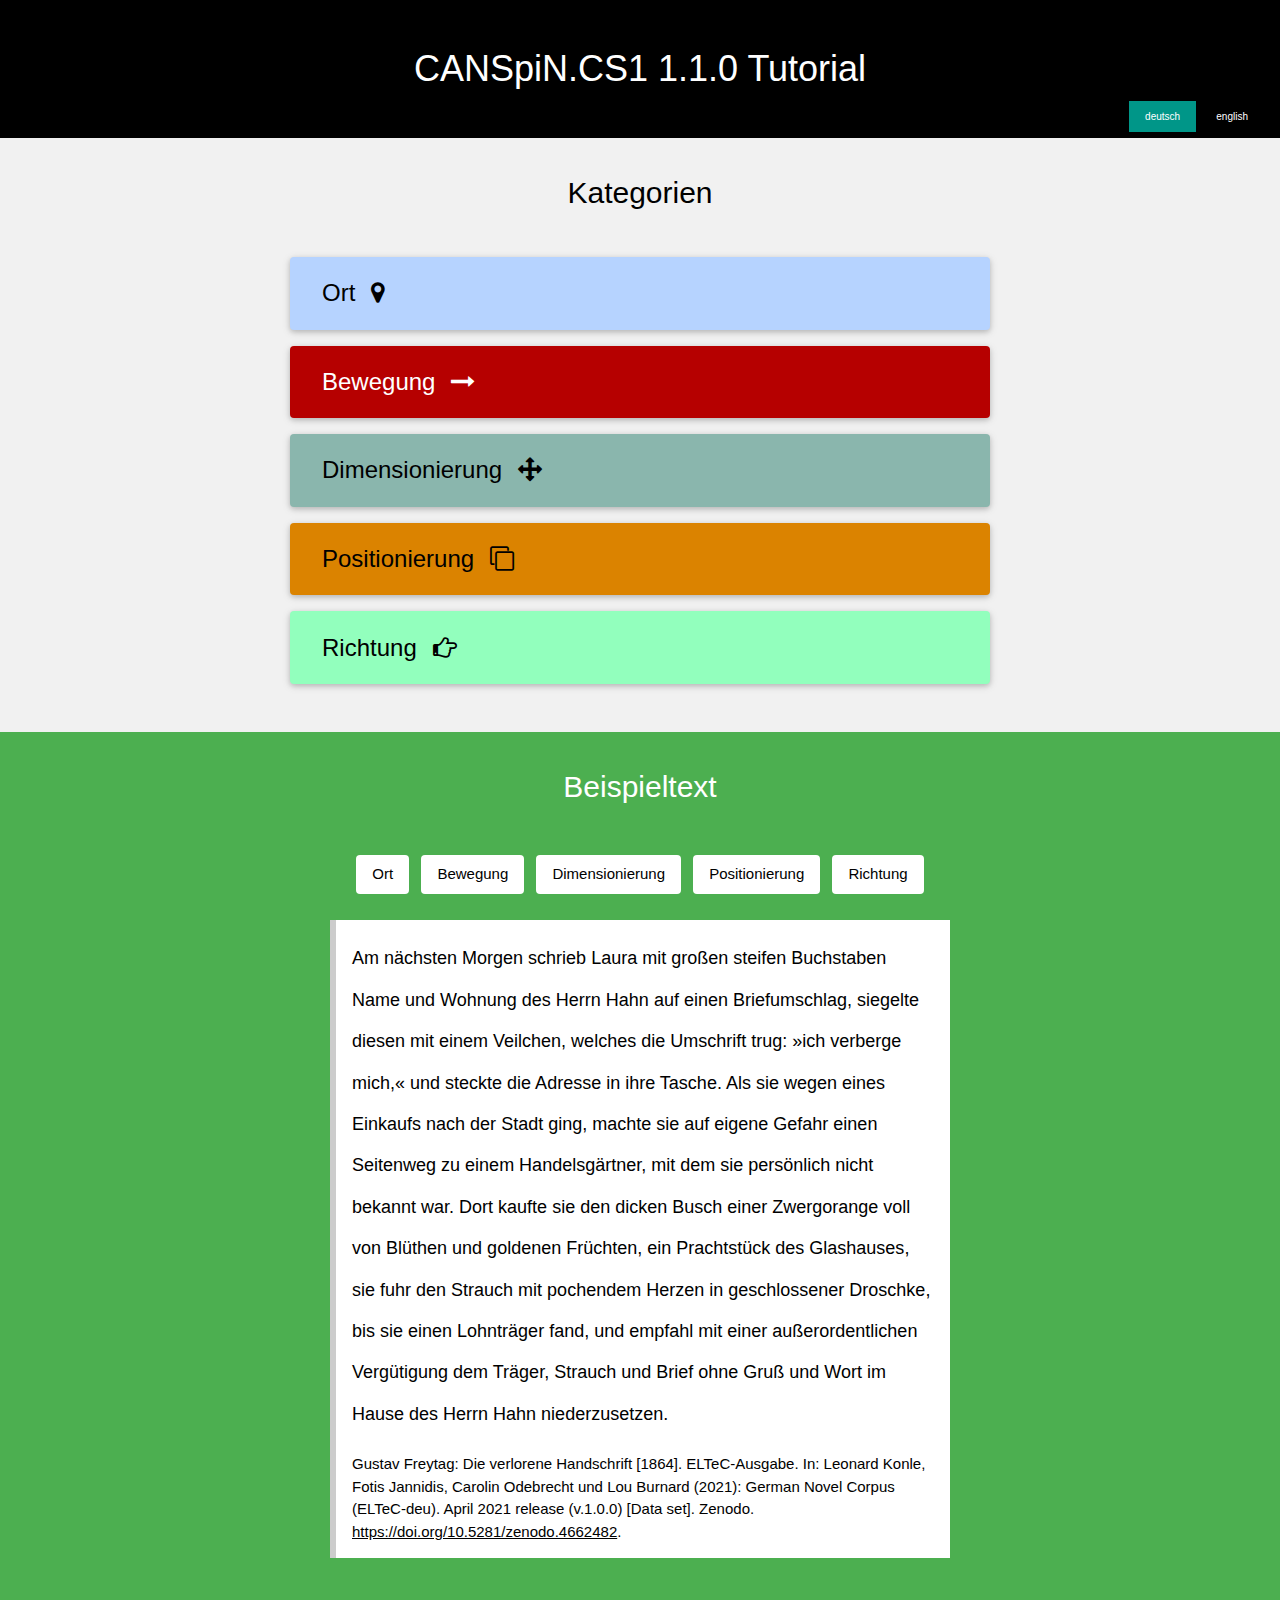
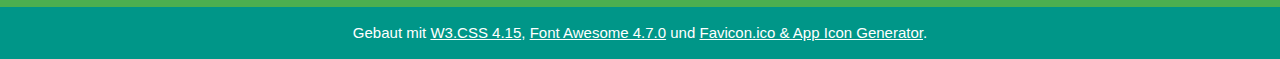
==== commit f826d2e7: "adds missing annotation in example text" ====
--- a/index.html
+++ b/index.html
@@ -143,7 +143,7 @@
                   <h5>ORT-UE-RX</h5>
                   <ul>
                     <li><i>UE</i> steht für <i>Übertragung</i>.</li>
-                    <li><i>UE-RX</i> ist ein übertragender Gebrauch von räumlichem Vokabular (räumlicher Quellbereich: R) für den Ausdruck nicht-räumlicher Sachverhalte (nicht-räumlicher Zielbereich: X).</li>
+                    <li><i>UE-RX</i> ist ein übertragender Gebrauch von räumlichem Vokabular (räumlicher Quellbereich: R) für den Ausdruck nicht-räumlicher Sachverhalte (nicht-räumlicher Zielbereich: X). »Räumlich« bedeutet für uns im Projekt spezifisch: annotierbar in einer der Hauptklassen einer Kategorie.</li>
                     <li>Der Ausdruck oder der Kopf des Kompositums muss nach den Informationen eines Wörterbuchs (für das Deutsche: <a href='https://www.dwds.de/wb' target='_blank'>DWDS</a>) im kontemporären Gebrauch auch räumlich im Sinne eines Ortes verwendet werden, also als Bezeichnung für einen Container, ein geografisches, astronomisches oder raumstrukturelles Objekt oder Abstraktum.</li>
                     <li>Die Übertragung kann kreativ-metaphorisch sein: »Sie verirrte sich in <span class='inline-examples'>ihrem <span class='w3-tag'>Gedankenpalast</span></span>.«</li>
                     <li>Sie kann kreativ-metonymisch sein: »Haben sich die Leute aus Berlin schon gemeldet? - <span class='inline-examples'>Ja, <span class='w3-tag'>Berlin</span></span> hat abgesagt.«</li>
@@ -276,7 +276,7 @@
                   <h5>BEWEGUNG-UE-RX</h5>
                   <ul>
                     <li><i>UE</i> steht für <i>Übertragung</i>.</li>
-                    <li><i>UE-RX</i> ist ein übertragender Gebrauch von räumlichem Vokabular (räumlicher Quellbereich: R) für den Ausdruck nicht-räumlicher Sachverhalte (nicht-räumlicher Zielbereich: X).</li>
+                    <li><i>UE-RX</i> ist ein übertragender Gebrauch von räumlichem Vokabular (räumlicher Quellbereich: R) für den Ausdruck nicht-räumlicher Sachverhalte (nicht-räumlicher Zielbereich: X). »Räumlich« bedeutet für uns im Projekt spezifisch: annotierbar in einer der Hauptklassen einer Kategorie.</li>
                     <li>Der Ausdruck muss nach den Informationen eines Wörterbuchs (für das Deutsche: <a href='https://www.dwds.de/wb' target='_blank'>DWDS</a>) im kontemporären Gebrauch auch räumlich im Sinne einer Bewegung verwendet werden, also als Bezeichnung für die Bewegung von Subjekten, Objekten, von Licht, Schall und Geruch oder deren Wahrnehmung.</li>
                     <li>Die Übertragung kann kreativ-metaphorisch sein: »Der <span class='inline-examples'>Mond <span class='w3-tag'>sang</span></span> mir das Lied meiner Kindheit.«</li>
                     <li>Sie kann idiomatisch-metaphorisch sein: »Der <span class='inline-examples'>Anblick <span class='w3-tag'>brachte</span></span> mir die Situation von damals in Erinnerung.«</li>
@@ -372,7 +372,7 @@
                   <h5>DIMENSIONIERUNG-UE-RX</h5>
                   <ul>
                     <li><i>UE</i> steht für <i>Übertragung</i>.</li>
-                    <li><i>UE-RX</i> ist ein übertragender Gebrauch von räumlichem Vokabular (räumlicher Quellbereich: R) für den Ausdruck nicht-räumlicher Sachverhalte (nicht-räumlicher Zielbereich: X).</li>
+                    <li><i>UE-RX</i> ist ein übertragender Gebrauch von räumlichem Vokabular (räumlicher Quellbereich: R) für den Ausdruck nicht-räumlicher Sachverhalte (nicht-räumlicher Zielbereich: X). »Räumlich« bedeutet für uns im Projekt spezifisch: annotierbar in einer der Hauptklassen einer Kategorie.</li>
                     <li>Der Ausdruck muss nach den Informationen eines Wörterbuchs (für das Deutsche: <a href='https://www.dwds.de/wb' target='_blank'>DWDS</a>) im kontemporären Gebrauch auch räumlich im Sinne einer Dimensionierung verwendet werden, also als Ausdruck für eine räumliche Größe oder einen Abstand.</li>
                     <li>Mengenangaben funktionieren im Gegensatz zu Größen- und Abstandsangaben nur räumlich mit Bezug auf eine räumliche Entität: Sie können mit der Übertragungsklasse also nicht erfasst werden.</li>
                     <li>Die Übertragung kann idiomatisch-metaphorisch sein: »Das <span class='inline-examples'>waren <span class='w3-tag'>höchst</span></span> unerfreuliche Nachrichten.«</li>
@@ -444,7 +444,7 @@
                   <h5>POSITIONIERUNG-UE-RX</h5>
                   <ul>
                     <li><i>UE</i> steht für <i>Übertragung</i>.</li>
-                    <li><i>UE-RX</i> ist ein übertragender Gebrauch von räumlichem Vokabular (räumlicher Quellbereich: R) für den Ausdruck nicht-räumlicher Sachverhalte (nicht-räumlicher Zielbereich: X).</li>
+                    <li><i>UE-RX</i> ist ein übertragender Gebrauch von räumlichem Vokabular (räumlicher Quellbereich: R) für den Ausdruck nicht-räumlicher Sachverhalte (nicht-räumlicher Zielbereich: X). »Räumlich« bedeutet für uns im Projekt spezifisch: annotierbar in einer der Hauptklassen einer Kategorie.</li>
                     <li>Der Ausdruck muss Teil einer Übertragungsphrase sein, an der Inhaltswörter der Kategorien Ort, Bewegung oder Dimensionierung beteiligt sind.</li>
                     <li>Die Übertragung kann idiomatisch-metaphorisch sein: »<span class='inline-examples'><span class='w3-tag'>an</span></span> dem silbernen Schilde der Wahrheit zerschellen«, »es nagt mancher <span class='inline-examples'>Kummer <span class='w3-tag'>am</span></span> Herzen«.</li>
                   </ul>
@@ -515,7 +515,7 @@
                   <h5>RICHTUNG-UE-RX</h5>
                   <ul>
                     <li><i>UE</i> steht für <i>Übertragung</i>.</li>
-                    <li><i>UE-RX</i> ist ein übertragender Gebrauch von räumlichem Vokabular (räumlicher Quellbereich: R) für den Ausdruck nicht-räumlicher Sachverhalte (nicht-räumlicher Zielbereich: X).</li>
+                    <li><i>UE-RX</i> ist ein übertragender Gebrauch von räumlichem Vokabular (räumlicher Quellbereich: R) für den Ausdruck nicht-räumlicher Sachverhalte (nicht-räumlicher Zielbereich: X). »Räumlich« bedeutet für uns im Projekt spezifisch: annotierbar in einer der Hauptklassen einer Kategorie.</li>
                     <li>Der Ausdruck muss Teil einer Übertragungsphrase sein, an der Inhaltswörter der Kategorien Ort, Bewegung oder Dimensionierung beteiligt sind.</li>
                     <li>Die Übertragung kann idiomatisch-metaphorisch sein: »Manchmal kann <span class='inline-examples'>man <span class='w3-tag'>aus</span></span> dem Rhythmus geraten.«</li>
                   </ul>
@@ -558,7 +558,7 @@
           <div data-id='beispieltextBtns_richtung' class='w3-button w3-round w3-white'>Richtung</div>
         </div>
         <blockquote data-id='beispieltextText' class='w3-panel w3-leftbar w3-white'>
-          <p class='w3-large w3-left-align'>Am nächsten Morgen <span class="bewegung-subjekt w3-tooltip-example-text">schrieb<span class="farbe-bewegung w3-text w3-small w3-tag w3-round w3-animate-opacity w3-hide">BEWEGUNG-SUBJEKT</span></span> Laura mit <span class="dimensionierung-groesse w3-tooltip-example-text">großen<span class="farbe-dimensionierung w3-text w3-small w3-tag w3-round w3-animate-opacity w3-hide">DIMENSIONIERUNG-GROESSE</span></span> steifen Buchstaben Name und <span class="ort-ue-rx w3-tooltip-example-text">Wohnung<span class="farbe-ort w3-text w3-small w3-tag w3-round w3-animate-opacity w3-hide">ORT-UE-RX</span></span> des Herrn Hahn <span class="richtung w3-tooltip-example-text">auf<span class="farbe-richtung w3-text w3-small w3-tag w3-round w3-animate-opacity w3-hide">RICHTUNG</span></span> einen Briefumschlag, <span class="bewegung-subjekt w3-tooltip-example-text">siegelte<span class="farbe-bewegung w3-text w3-small w3-tag w3-round w3-animate-opacity w3-hide">BEWEGUNG-SUBJEKT</span></span> diesen mit einem Veilchen, welches die Umschrift <span class="bewegung-ue-rx w3-tooltip-example-text">trug<span class="farbe-bewegung w3-text w3-small w3-tag w3-round w3-animate-opacity w3-hide">BEWEGUNG-UE-RX</span></span>: »ich verberge mich,« und <span class="bewegung-subjekt w3-tooltip-example-text">steckte<span class="farbe-bewegung w3-text w3-small w3-tag w3-round w3-animate-opacity w3-hide">BEWEGUNG-SUBJEKT</span></span> die Adresse <span class="richtung w3-tooltip-example-text">in<span class="farbe-richtung w3-text w3-small w3-tag w3-round w3-animate-opacity w3-hide">RICHTUNG</span></span> ihre Tasche. Als sie wegen eines Einkaufs <span class="richtung w3-tooltip-example-text">nach<span class="farbe-richtung w3-text w3-small w3-tag w3-round w3-animate-opacity w3-hide">RICHTUNG</span></span> der <span class="ort-container-bk w3-tooltip-example-text">Stadt<span class="farbe-ort w3-text w3-small w3-tag w3-round w3-animate-opacity w3-hide">ORT-CONTAINER-BK</span></span> <span class="bewegung-subjekt w3-tooltip-example-text">ging<span class="farbe-bewegung w3-text w3-small w3-tag w3-round w3-animate-opacity w3-hide">BEWEGUNG-SUBJEKT</span></span>, machte sie auf eigene Gefahr einen Seitenweg <span class="richtung w3-tooltip-example-text">zu<span class="farbe-richtung w3-text w3-small w3-tag w3-round w3-animate-opacity w3-hide">RICHTUNG</span></span> einem Handelsgärtner, mit dem sie persönlich nicht bekannt war. <span class="positionierung w3-tooltip-example-text">Dort<span class="farbe-positionierung w3-text w3-small w3-tag w3-round w3-animate-opacity w3-hide">POSITIONIERUNG</span></span> kaufte sie den <span class="dimensionierung-groesse w3-tooltip-example-text">dicken<span class="farbe-dimensionierung w3-text w3-small w3-tag w3-round w3-animate-opacity w3-hide">DIMENSIONIERUNG-GROESSE</span></span> Busch einer Zwergorange <span class="dimensionierung-menge w3-tooltip-example-text">voll von<span class="farbe-dimensionierung w3-text w3-small w3-tag w3-round w3-animate-opacity w3-hide">DIMENSIONIERUNG-MENGE</span></span> Blüthen und goldenen Früchten, ein Prachtstück des <span class="ort-ue-rx w3-tooltip-example-text">Glashauses<span class="farbe-ort w3-text w3-small w3-tag w3-round w3-animate-opacity w3-hide">ORT-UE-RX</span></span>, sie <span class="bewegung-subjekt w3-tooltip-example-text">fuhr<span class="farbe-bewegung w3-text w3-small w3-tag w3-round w3-animate-opacity w3-hide">BEWEGUNG-SUBJEKT</span></span> den Strauch mit pochendem Herzen <span class="positionierung w3-tooltip-example-text">in<span class="farbe-positionierung w3-text w3-small w3-tag w3-round w3-animate-opacity w3-hide">POSITIONIERUNG</span></span> <span class="bewegung-subjekt w3-tooltip-example-text">geschlossener<span class="farbe-bewegung w3-text w3-small w3-tag w3-round w3-animate-opacity w3-hide">BEWEGUNG-SUBJEKT</span></span> <span class="ort-container w3-tooltip-example-text">Droschke<span class="farbe-ort w3-text w3-small w3-tag w3-round w3-animate-opacity w3-hide">ORT-CONTAINER</span></span>, bis sie einen Lohnträger <span class="bewegung-subjekt w3-tooltip-example-text">fand<span class="farbe-bewegung w3-text w3-small w3-tag w3-round w3-animate-opacity w3-hide">BEWEGUNG-SUBJEKT</span></span>, und <span class="bewegung-schall w3-tooltip-example-text">empfahl<span class="farbe-bewegung w3-text w3-small w3-tag w3-round w3-animate-opacity w3-hide">BEWEGUNG-SCHALL</span></span> mit einer außerordentlichen Vergütigung dem Träger, Strauch und Brief ohne Gruß und Wort <span class="positionierung w3-tooltip-example-text">im<span class="farbe-positionierung w3-text w3-small w3-tag w3-round w3-animate-opacity w3-hide">POSITIONIERUNG</span></span> <span class="ort-container w3-tooltip-example-text">Hause<span class="farbe-ort w3-text w3-small w3-tag w3-round w3-animate-opacity w3-hide">ORT-CONTAINER</span></span> des Herrn Hahn <span class="bewegung-subjekt w3-tooltip-example-text">niederzusetzen<span class="farbe-bewegung w3-text w3-small w3-tag w3-round w3-animate-opacity w3-hide">BEWEGUNG-SUBJEKT</span></span>.</p>
+          <p class='w3-large w3-left-align'>Am nächsten Morgen <span class="bewegung-subjekt w3-tooltip-example-text">schrieb<span class="farbe-bewegung w3-text w3-small w3-tag w3-round w3-animate-opacity w3-hide">BEWEGUNG-SUBJEKT</span></span> Laura mit <span class="dimensionierung-groesse w3-tooltip-example-text">großen<span class="farbe-dimensionierung w3-text w3-small w3-tag w3-round w3-animate-opacity w3-hide">DIMENSIONIERUNG-GROESSE</span></span> steifen Buchstaben Name und <span class="ort-ue-rx w3-tooltip-example-text">Wohnung<span class="farbe-ort w3-text w3-small w3-tag w3-round w3-animate-opacity w3-hide">ORT-UE-RX</span></span> des Herrn Hahn <span class="richtung w3-tooltip-example-text">auf<span class="farbe-richtung w3-text w3-small w3-tag w3-round w3-animate-opacity w3-hide">RICHTUNG</span></span> einen Briefumschlag, <span class="bewegung-subjekt w3-tooltip-example-text">siegelte<span class="farbe-bewegung w3-text w3-small w3-tag w3-round w3-animate-opacity w3-hide">BEWEGUNG-SUBJEKT</span></span> diesen mit einem Veilchen, welches die Umschrift <span class="bewegung-ue-rx w3-tooltip-example-text">trug<span class="farbe-bewegung w3-text w3-small w3-tag w3-round w3-animate-opacity w3-hide">BEWEGUNG-UE-RX</span></span>: »ich verberge mich,« und <span class="bewegung-subjekt w3-tooltip-example-text">steckte<span class="farbe-bewegung w3-text w3-small w3-tag w3-round w3-animate-opacity w3-hide">BEWEGUNG-SUBJEKT</span></span> die Adresse <span class="richtung w3-tooltip-example-text">in<span class="farbe-richtung w3-text w3-small w3-tag w3-round w3-animate-opacity w3-hide">RICHTUNG</span></span> ihre Tasche. Als sie wegen eines Einkaufs <span class="richtung w3-tooltip-example-text">nach<span class="farbe-richtung w3-text w3-small w3-tag w3-round w3-animate-opacity w3-hide">RICHTUNG</span></span> der <span class="ort-container-bk w3-tooltip-example-text">Stadt<span class="farbe-ort w3-text w3-small w3-tag w3-round w3-animate-opacity w3-hide">ORT-CONTAINER-BK</span></span> <span class="bewegung-subjekt w3-tooltip-example-text">ging<span class="farbe-bewegung w3-text w3-small w3-tag w3-round w3-animate-opacity w3-hide">BEWEGUNG-SUBJEKT</span></span>, machte sie auf eigene Gefahr einen <span class="ort-ue-rx w3-tooltip-example-text">Seitenweg<span class="farbe-ort w3-text w3-small w3-tag w3-round w3-animate-opacity w3-hide">ORT-UE-RX</span></span> <span class="richtung w3-tooltip-example-text">zu<span class="farbe-richtung w3-text w3-small w3-tag w3-round w3-animate-opacity w3-hide">RICHTUNG</span></span> einem Handelsgärtner, mit dem sie persönlich nicht bekannt war. <span class="positionierung w3-tooltip-example-text">Dort<span class="farbe-positionierung w3-text w3-small w3-tag w3-round w3-animate-opacity w3-hide">POSITIONIERUNG</span></span> kaufte sie den <span class="dimensionierung-groesse w3-tooltip-example-text">dicken<span class="farbe-dimensionierung w3-text w3-small w3-tag w3-round w3-animate-opacity w3-hide">DIMENSIONIERUNG-GROESSE</span></span> Busch einer Zwergorange <span class="dimensionierung-menge w3-tooltip-example-text">voll von<span class="farbe-dimensionierung w3-text w3-small w3-tag w3-round w3-animate-opacity w3-hide">DIMENSIONIERUNG-MENGE</span></span> Blüthen und goldenen Früchten, ein Prachtstück des <span class="ort-ue-rx w3-tooltip-example-text">Glashauses<span class="farbe-ort w3-text w3-small w3-tag w3-round w3-animate-opacity w3-hide">ORT-UE-RX</span></span>, sie <span class="bewegung-subjekt w3-tooltip-example-text">fuhr<span class="farbe-bewegung w3-text w3-small w3-tag w3-round w3-animate-opacity w3-hide">BEWEGUNG-SUBJEKT</span></span> den Strauch mit pochendem Herzen <span class="positionierung w3-tooltip-example-text">in<span class="farbe-positionierung w3-text w3-small w3-tag w3-round w3-animate-opacity w3-hide">POSITIONIERUNG</span></span> <span class="bewegung-subjekt w3-tooltip-example-text">geschlossener<span class="farbe-bewegung w3-text w3-small w3-tag w3-round w3-animate-opacity w3-hide">BEWEGUNG-SUBJEKT</span></span> <span class="ort-container w3-tooltip-example-text">Droschke<span class="farbe-ort w3-text w3-small w3-tag w3-round w3-animate-opacity w3-hide">ORT-CONTAINER</span></span>, bis sie einen Lohnträger <span class="bewegung-subjekt w3-tooltip-example-text">fand<span class="farbe-bewegung w3-text w3-small w3-tag w3-round w3-animate-opacity w3-hide">BEWEGUNG-SUBJEKT</span></span>, und <span class="bewegung-schall w3-tooltip-example-text">empfahl<span class="farbe-bewegung w3-text w3-small w3-tag w3-round w3-animate-opacity w3-hide">BEWEGUNG-SCHALL</span></span> mit einer außerordentlichen Vergütigung dem Träger, Strauch und Brief ohne Gruß und Wort <span class="positionierung w3-tooltip-example-text">im<span class="farbe-positionierung w3-text w3-small w3-tag w3-round w3-animate-opacity w3-hide">POSITIONIERUNG</span></span> <span class="ort-container w3-tooltip-example-text">Hause<span class="farbe-ort w3-text w3-small w3-tag w3-round w3-animate-opacity w3-hide">ORT-CONTAINER</span></span> des Herrn Hahn <span class="bewegung-subjekt w3-tooltip-example-text">niederzusetzen<span class="farbe-bewegung w3-text w3-small w3-tag w3-round w3-animate-opacity w3-hide">BEWEGUNG-SUBJEKT</span></span>.</p>
           <p class='w3-left-align break-word'>Gustav Freytag: Die verlorene Handschrift [1864]. ELTeC-Ausgabe. In: Leonard Konle, Fotis Jannidis, Carolin Odebrecht und Lou Burnard (2021): German Novel Corpus (ELTeC-deu). April 2021 release (v.1.0.0) [Data set]. Zenodo. <a href="https://doi.org/10.5281/zenodo.4662482" target="_blank">https://doi.org/10.5281/zenodo.4662482</a>.</p>
         </blockquote> 
       </div>
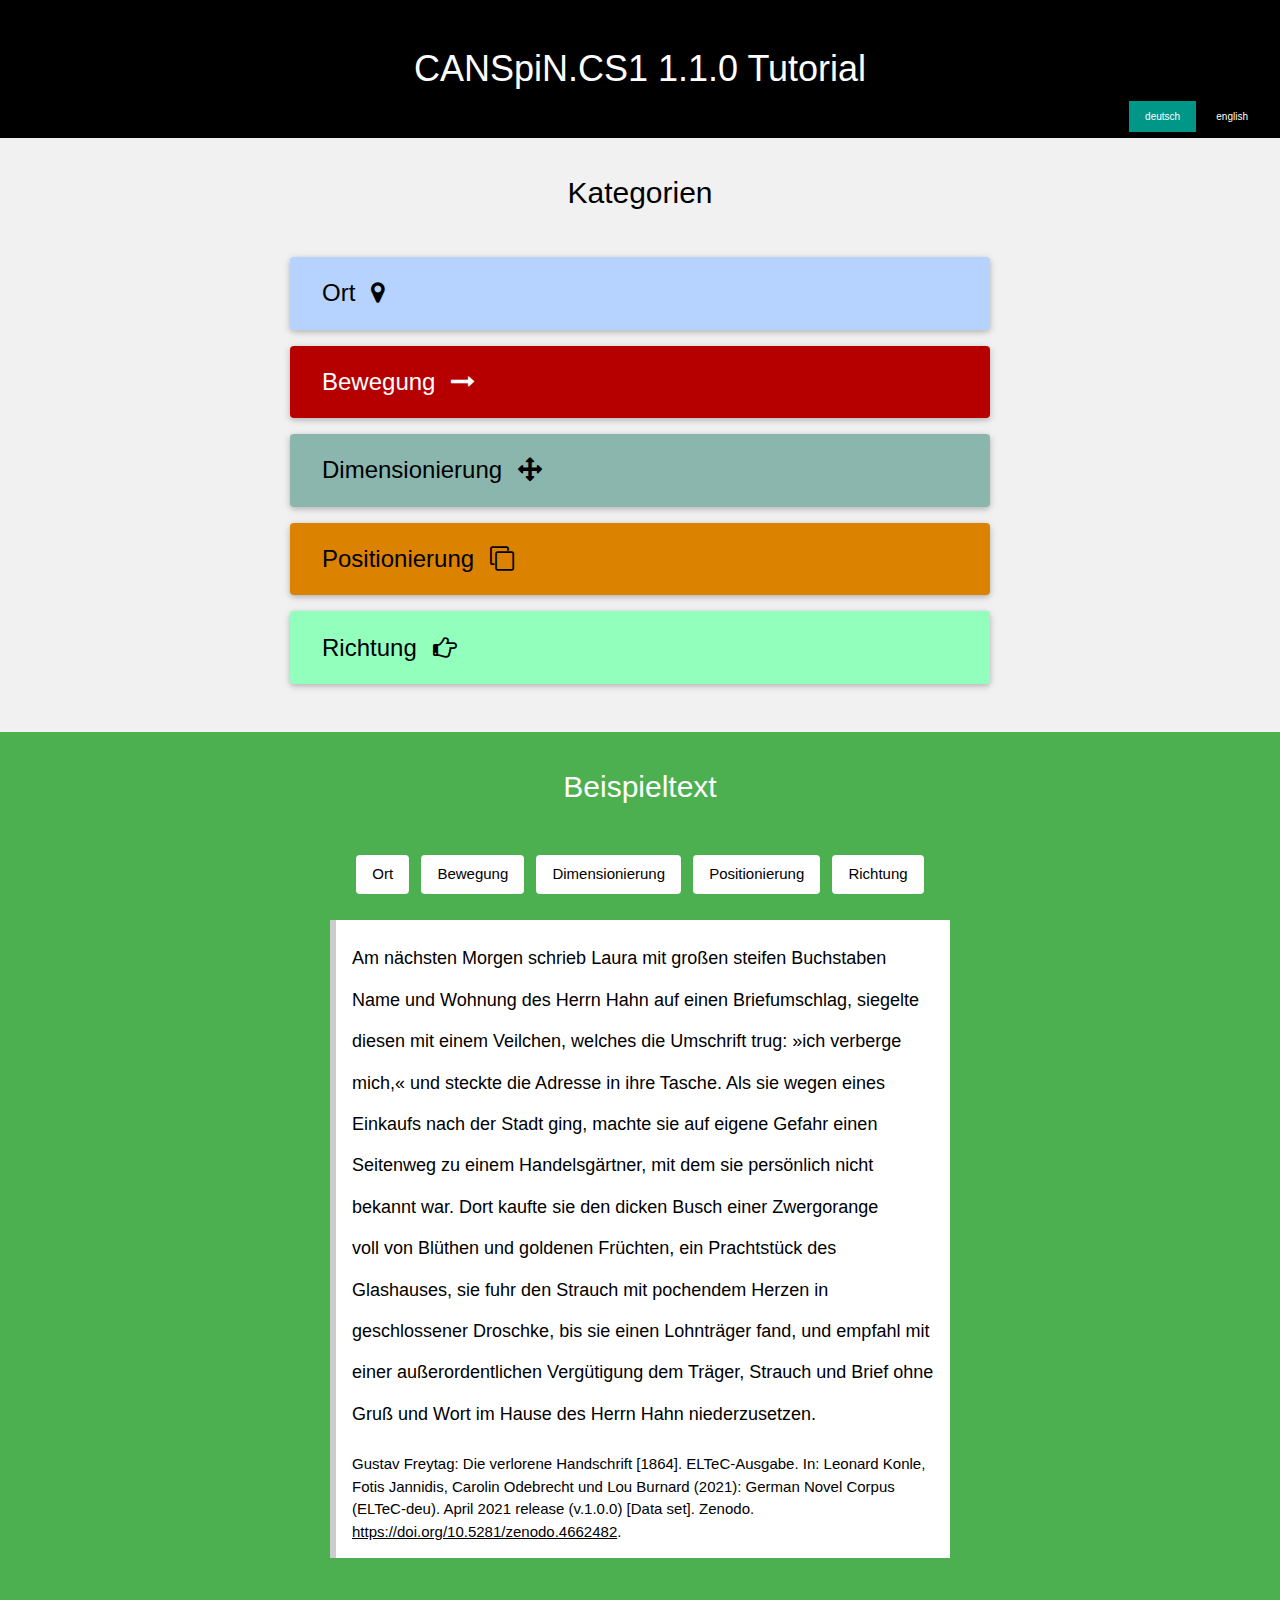
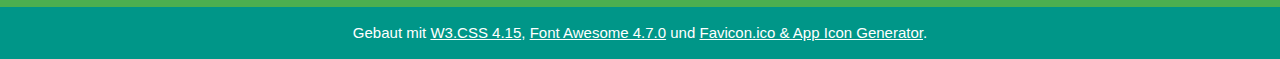
==== commit 86dbebeb: "adds new alternative usage classes; implements multiple languages support; refactors code; fixes wor" ====
--- a/index.html
+++ b/index.html
@@ -37,143 +37,92 @@
   </header>
   <main lang='de'>
     <div data-id='categories' class='w3-container w3-light-grey w3-center'>
-      <h2>Kategorien</h2>
+      <h2>loading...</h2>
       <div class='content'>
         <div data-id='accordion' class='w3-card w3-btn w3-round w3-block w3-left-align w3-margin-bottom farbe-ort'>
           <div class='w3-container'>
-            <h3>Ort<i class='fa fa-map-marker w3-margin-left' aria-hidden='true'></i></h3>
+            <h3>loading...<i class='fa fa-map-marker w3-margin-left' aria-hidden='true'></i></h3>
             <div class='close-accordion-chevron'>
               <p><i class="fa fa-chevron-up" aria-hidden="true"></i></p>
             </div>
           </div>
           <div class='w3-container accordion-panel'>
-            <div data-id='accordion-ort-examples' class='w3-panel w3-padding-32'>
-              <p>Sie saß in ihrem <span class='w3-tooltip-class-examples w3-tag'>Zimmer<span class='farbe-ort w3-text w3-small w3-tag w3-round w3-animate-opacity'>Container für Figuren</span></span> in <span class='w3-tooltip-class-examples w3-tag'>Köln<span class='farbe-ort w3-text w3-small w3-tag w3-round w3-animate-opacity'>geografischer Container für Figuren</span></span>.</p>
-              <p>Plötzlich merkte er, dass er schon wieder an der <span class='w3-tooltip-class-examples w3-tag'>Schiller-Statue<span class='farbe-ort w3-text w3-small w3-tag w3-round w3-animate-opacity'>geografisches Objekt</span></span> vorbeilief.</p>
-              <p><span class='w3-tooltip-class-examples w3-tag'>Fenster<span class='farbe-ort w3-text w3-small w3-tag w3-round w3-animate-opacity'>raum-strukturelles Objekt</span></span> und <span class='w3-tooltip-class-examples w3-tag'>Türen<span class='farbe-ort w3-text w3-small w3-tag w3-round w3-animate-opacity'>raum-strukturelles Objekt</span></span> sollten immer fest verschlossen sein.</p>
-              <p>»In der <span class='w3-tooltip-class-examples w3-tag'>Mitte<span class='farbe-ort w3-text w3-small w3-tag w3-round w3-animate-opacity'>abstrakter räumlicher Punkt</span></span> des Tischs lag das verschollene Buch«, las er laut aus der Mitte des Buches vor.</p>
-            </div>
-            <h4>Annotationsklassen</h4>
+            <div data-id='accordion-ort-examples' class='w3-panel w3-padding-32'>loading...</div>
+            <h4>loading...</h4>
             <p class='annotation-class-tags'>
-              <span class='w3-tag w3-round w3-blue'>ORT-CONTAINER</span>
-              <span class='w3-tag w3-round w3-blue'>ORT-CONTAINER-BK</span>
-              <span class='w3-tag w3-round w3-blue'>ORT-OBJEKT</span>
-              <span class='w3-tag w3-round w3-blue'>ORT-OBJEKT-BK</span>
-              <span class='w3-tag w3-round w3-blue'>ORT-ABSTRAKT</span>
-              <span class='w3-tag w3-round w3-blue'>ORT-ABSTRAKT-BK</span>
-              <span class='w3-tag w3-round w3-light-blue'>ORT-UE-RX</span>
-              <span class='w3-tag w3-round w3-light-blue w3-text-grey'>ORT-UE-XR</span>
-              <span class='w3-tag w3-round w3-light-blue w3-text-grey'>ORT-UE-RR</span>
+              <span class='w3-tag w3-round w3-blue'>loading...</span>
+              <span class='w3-tag w3-round w3-blue'>loading...</span>
+              <span class='w3-tag w3-round w3-blue'>loading...</span>
+              <span class='w3-tag w3-round w3-blue'>loading...</span>
+              <span class='w3-tag w3-round w3-blue'>loading...</span>
+              <span class='w3-tag w3-round w3-blue'>loading...</span>
+              <span class='w3-tag w3-round w3-light-blue'>loading...</span>
+              <span class='w3-tag w3-round w3-light-blue w3-text-grey'>loading...</span>
+              <span class='w3-tag w3-round w3-light-blue w3-text-grey'>loading...</span>
+              <span class='w3-tag w3-round w3-light-blue w3-text-grey'>loading...</span>
             </p>
-            <h4>Annotieren</h4>
-            <div class='w3-container'><p class='grammaticalIndicator'>Orte sind <b>Nomen</b>.</p></div>
+            <h4>loading...</h4>
+            <div class='w3-container'><p class='grammaticalIndicator'>loading...</p></div>
             <div class='annotation-class-infos'>
-              <div class='placeholder w3-container'><p class='w3-text-blue-grey'>Wähle eine Annotationsklasse aus...</p></div>
+              <div class='placeholder w3-container'><p class='w3-text-blue-grey'>loading...</p></div>
               <div data-id='ort-container-info' class='w3-animate-opacity w3-hide'>
                 <div class='w3-container'>
-                  <h5>ORT-CONTAINER</h5>
-                  <ul>
-                    <li>Container sind Räume oder Bereiche, in denen sich menschliche Figuren prototypischerweise aufhalten können.</li>
-                    <li>Container können sich bewegen <span class='inline-examples'>(»das <span class='w3-tag'>Taxi</span>«)</span>.</li>
-                    <li>Container können konkrete Grenzen haben <span class='inline-examples'>(»das <span class='w3-tag'>Schloss</span>«)</span> oder auch diffuse <span class='inline-examples'>(»der <span class='w3-tag'>Berggipfel</span>«)</span>.</li>
-                    <li>Die annotierten Nomen können individuelle Orte, Gattungen <span class='inline-examples'>(»eine <span class='w3-tag'>Stadt</span>«)</span> oder mehrere Orte <span class='inline-examples'>(»viele <span class='w3-tag'>Städte</span>«)</span> bezeichnen.</li>
-                  </ul>
+                  <h5>loading...</h5>
+                  <ul></ul>
                 </div>
               </div>
               <div data-id='ort-container-bk-info' class='w3-animate-opacity w3-hide'>
                 <div class='w3-container'>
-                  <h5>ORT-CONTAINER-BK</h5>
-                  <ul>
-                    <li>Container sind Räume oder Bereiche, in denen sich menschliche Figuren prototypischerweise aufhalten können.</li>
-                    <li>Sie können unbewegter Ziel- und Ausgangspunkt von gerichteten Bewegungen in einem <b>Bewegungskontext (BK)</b> sein (»in <span class='inline-examples'>den <span class='w3-tag'>Wald</span></span> laufen«).</li>
-                    <li>Damit ein Bewegungskontext vorliegt, muss sich eine annotierte oder durch andere Ausdrücke implizierte Bewegung im Kotext befinden (»in den <span class='inline-examples'>Wald <span class='w3-tag'>laufen</span></span>«).</li>
-                    <li>Eine Bewegung kann auch eine Wahrnehmung oder anderes sein: Siehe die Infos zur Bewegungskategorie.</li>
-                  </ul>
+                  <h5>loading...</h5>
+                  <ul></ul>
                 </div>
               </div>
               <div data-id='ort-objekt-info' class='w3-animate-opacity w3-hide'>
                 <div class='w3-container'>
-                  <h5>ORT-OBJEKT</h5>
-                  <ul>
-                    <li>Objekte haben räumliche Ausdehnung, sind aber keine Container, in denen sich menschliche Figuren prototypischerweise aufhalten können.</li>
-                    <li><b>Mit der Klasse <i>ORT-OBJEKT</i> annotieren wir ausschließlich geografische, astronomische oder raumstrukturelle Objekte.</b></li>
-                    <li>Geografische Objekte sind Objekte, die auf Welt-, Land- und Stadtkarten auftauchen können <span class='inline-examples'>(»<span class='w3-tag'>Schiller-Statue</span>«)</span>.</li>
-                    <li>Astronomische Objekte sind Objekte, die in Sternenkarten und auf Himmelsgloben auftauchen können <span class='inline-examples'>(»<span class='w3-tag'>Mond</span>«)</span>.</li>
-                    <li>Raumstrukturelle Objekte sind Objekte, die die Grenzen eines Raumes markieren <span class='inline-examples'>(»<span class='w3-tag'>Tür</span>«</span>, <span class='inline-examples'>»<span class='w3-tag'>Zimmerdecke</span>«</span>, <span class='inline-examples'>»<span class='w3-tag'>Wände</span>«)</span>.</li>
-                    <li>Jedes annotierte Objekt muss zu einem Container gehören, in dem sich auch menschliche Figuren prototypischerweise aufhalten können: Der Verschluss einer Handtasche zählt daher nicht als raumstrukturelles Objekt, die Tür eines Autos schon.</li>
-                  </ul>
+                  <h5>loading...</h5>
+                  <ul></ul>
                 </div>
               </div>
               <div data-id='ort-objekt-bk-info' class='w3-animate-opacity w3-hide'>
                 <div class='w3-container'>
-                  <h5>ORT-OBJEKT-BK</h5>
-                  <ul>
-                    <li>Objekte haben räumliche Ausdehnung, sind aber keine Container, in denen sich menschliche Figuren prototypischerweise aufhalten können.</li>
-                    <li><b>Mit der Klasse <i>ORT-OBJEKT-BK</i> annotieren wir ausschließlich geografische, astronomische oder raumstrukturelle Objekte</b>, die unbewegter Ziel- und Ausgangspunkt von gerichteten Bewegungen in einem <b>Bewegungskontext (BK)</b> sind (»auf <span class='inline-examples'>das <span class='w3-tag'>Fenster</span></span> zugehen«).</li>
-                    <li>Damit ein Bewegungskontext vorliegt, muss sich eine annotierte oder durch andere Ausdrücke implizierte Bewegung im Kotext befinden (»auf das <span class='inline-examples'>Fenster <span class='w3-tag'>zugehen</span></span>«).</li>
-                    <li>Eine Bewegung kann auch eine Wahrnehmung oder anderes sein: Siehe die Infos zur Bewegungskategorie.</li>
-                    <li>Jedes annotierte Objekt muss sich in einem Container befinden, in dem sich auch menschliche Figuren prototypischerweise aufhalten können: Das angeschaute Fenster eines Hotelzimmers wird annotiert, das angeschaute Fenster eines Puppenhauses nicht.</li>
-                  </ul>
+                  <h5>loading...</h5>
+                  <ul></ul>
                 </div>
               </div>
               <div data-id='ort-abstrakt-info' class='w3-animate-opacity w3-hide'>
                 <div class='w3-container'>
-                  <h5>ORT-ABSTRAKT</h5>
-                  <ul>
-                    <li>Abstrakta haben im Gegensatz zu Containern und Objekten keine räumliche Ausdehnung, sondern sind Bezeichnungen für Punkte oder geometrische Figuren.</li>
-                    <li>Beispiele: <span class='inline-examples'>»die <span class='w3-tag'>Mitte</span></span> des Saales«, <span class='inline-examples'>»alle vier <span class='w3-tag'>Ecken</span></span> des Zimmers«, <span class='inline-examples'>»<span class='w3-tag'>Nordpol</span>«</span>, »an <span class='inline-examples'>dieser <span class='w3-tag'>Stelle</span></span> im Raum«, »sie fuhren <span class='inline-examples'>im <span class='w3-tag'>Kreis</span></span>«.</li>
-                    <li>Jedes annotierte Abstraktum muss sich in einem Container befinden, in dem sich auch menschliche Figuren prototypischerweise aufhalten können.</li>
-                  </ul>
+                  <h5>loading...</h5>
+                  <ul></ul>
                 </div>
               </div>
               <div data-id='ort-abstrakt-bk-info' class='w3-animate-opacity w3-hide'>
                 <div class='w3-container'>
-                  <h5>ORT-ABSTRAKT-BK</h5>
-                  <ul>
-                    <li>Abstrakta haben im Gegensatz zu Containern und Objekten keine räumliche Ausdehnung, sondern sind Bezeichnungen für Punkte oder geometrische Figuren.</li>
-                    <li>Sie können unbewegter Ziel- und Ausgangspunkt von gerichteten Bewegungen in einem <b>Bewegungskontext (BK)</b> sein (»zur <span class='inline-examples'>besagten <span class='w3-tag'>Stelle</span></span> laufen«).</li>
-                    <li>Damit ein Bewegungskontext vorliegt, muss sich eine annotierte oder durch andere Ausdrücke implizierte Bewegung im Kotext befinden (»zur besagten <span class='inline-examples'>Stelle <span class='w3-tag'>laufen</span></span>«).</li>
-                    <li>Eine Bewegung kann auch eine Wahrnehmung oder anderes sein: Siehe die Infos zur Bewegungskategorie.</li>
-                    <li>Jedes annotierte Abstraktum muss sich in einem Container befinden, in dem sich auch menschliche Figuren prototypischerweise aufhalten können.</li>
-                  </ul>
+                  <h5>loading...</h5>
+                  <ul></ul>
+                </div>
+              </div>
+              <div data-id='ort-alt-info' class='w3-animate-opacity w3-hide'>
+                <div class='w3-container'>
+                  <h5>loading...</h5>
+                  <ul></ul>
                 </div>
               </div>
               <div data-id='ort-ue-rx-info' class='w3-animate-opacity w3-hide'>
                 <div class='w3-container'>
-                  <h5>ORT-UE-RX</h5>
-                  <ul>
-                    <li><i>UE</i> steht für <i>Übertragung</i>.</li>
-                    <li><i>UE-RX</i> ist ein übertragender Gebrauch von räumlichem Vokabular (räumlicher Quellbereich: R) für den Ausdruck nicht-räumlicher Sachverhalte (nicht-räumlicher Zielbereich: X). »Räumlich« bedeutet für uns im Projekt spezifisch: annotierbar in einer der Hauptklassen einer Kategorie.</li>
-                    <li>Der Ausdruck oder der Kopf des Kompositums muss nach den Informationen eines Wörterbuchs (für das Deutsche: <a href='https://www.dwds.de/wb' target='_blank'>DWDS</a>) im kontemporären Gebrauch auch räumlich im Sinne eines Ortes verwendet werden, also als Bezeichnung für einen Container, ein geografisches, astronomisches oder raumstrukturelles Objekt oder Abstraktum.</li>
-                    <li>Die Übertragung kann kreativ-metaphorisch sein: »Sie verirrte sich in <span class='inline-examples'>ihrem <span class='w3-tag'>Gedankenpalast</span></span>.«</li>
-                    <li>Sie kann kreativ-metonymisch sein: »Haben sich die Leute aus Berlin schon gemeldet? - <span class='inline-examples'>Ja, <span class='w3-tag'>Berlin</span></span> hat abgesagt.«</li>
-                    <li>Sie kann idiomatisch-metaphorisch sein: »Ein günstiger Zufall führte auf <span class='inline-examples'>dieser <span class='w3-tag'>Spur</span></span> zum gesuchten Buch.«</li>
-                    <li>Sie kann idiomatisch-metonymisch sein: »das <span class='inline-examples'>Flavische <span class='w3-tag'>Kaiserhaus</span></span>«.</li>
-                  </ul>
+                  <h5 class='w3-text-grey'>loading...</h5>
+                  <ul class='w3-text-grey'></ul>
                 </div>
               </div>
               <div data-id='ort-ue-xr-info' class='w3-animate-opacity w3-hide'>
                 <div class='w3-container'>
-                  <h5 class='w3-text-grey'>ORT-UE-XR</h5>
-                  <ul class='w3-text-grey'>
-                    <li class='w3-text-black'><b>Diese Klasse wird im CANSpiN-Projekt seit CS1 v1.1.0 nicht mehr berücksichtigt.</b></li>
-                    <li><i>UE</i> steht für <i>Übertragung</i>.</li>
-                    <li><i>UE-XR</i> ist ein übertragender Gebrauch von nicht-räumlichem Vokabular (nicht-räumlicher Quellbereich: X) für den Ausdruck räumlicher Sachverhalte (räumlicher Zielbereich: R).</li>
-                    <li>Die Übertragung kann kreativ-metaphorisch sein: »Dort leuchtet aus <span class='inline-examples'>tiefer <span class='w3-tag w3-grey w3-text-grey'>Dunkelheit</span></span> die brennende Kerze.«</li>
-                    <li>Sie kann idiomatisch-metaphorisch sein: »hier rastet <span class='inline-examples'>bei <span class='w3-tag w3-grey w3-text-grey'>Tage</span></span> der Wanderer«.</li>
-                  </ul>
+                  <h5 class='w3-text-grey'>loading...</h5>
+                  <ul class='w3-text-grey'></ul>
                 </div>
               </div>
               <div data-id='ort-ue-rr-info' class='w3-animate-opacity w3-hide'>
                 <div class='w3-container'>  
-                  <h5 class='w3-text-grey'>ORT-UE-RR</h5>
-                  <ul class='w3-text-grey'>
-                    <li class='w3-text-black'><b>Diese Klasse wird im CANSpiN-Projekt seit CS1 v1.1.0 nicht mehr berücksichtigt.</b></li>
-                    <li><i>UE</i> steht für <i>Übertragung</i>.</li>
-                    <li><i>UE-RR</i> ist ein übertragender Gebrauch von räumlichem Vokabular (räumlicher Quellbereich: R) für den Ausdruck räumlicher Sachverhalte (räumlicher Zielbereich: R), wobei die räumlichen Konzepte sich in Quell- und Zielbereich unterscheiden oder es sich um unterschiedliche Vertreter desselben räumlichen Konzepts handelt.</li>
-                    <li>Die Übertragung kann kreativ-metaphorisch sein: »Verschwinde hinter einer <span class='inline-examples'>Wolke, <span class='w3-tag w3-grey w3-text-grey'>Mond</span></span>, die Gesellschaft meines Professors ist mir lieber!«</li>
-                    <li>Sie kann idiomatisch-metonymisch sein: »sie macht <span class='inline-examples'>einen <span class='w3-tag w3-grey w3-text-grey'>Seitenweg</span></span> zur Bibliothek«.</li>
-                  </ul>
+                  <h5 class='w3-text-grey'>loading...</h5>
+                  <ul class='w3-text-grey'></ul>
                 </div>
               </div>
             </div>
@@ -181,132 +130,81 @@
         </div>
         <div data-id='accordion' class='w3-card w3-btn w3-round w3-block w3-left-align w3-margin-bottom farbe-bewegung'>
           <div class='w3-container'>
-            <h3>Bewegung<i class='fa fa-long-arrow-right w3-margin-left' aria-hidden='true'></i></h3>
+            <h3>loading...<i class='fa fa-long-arrow-right w3-margin-left' aria-hidden='true'></i></h3>
             <div class='close-accordion-chevron'>
               <p><i class="fa fa-chevron-up" aria-hidden="true"></i></p>
             </div>
           </div>
           <div class='w3-container accordion-panel'>
-            <div data-id='accordion-bewegung-examples' class='w3-panel w3-padding-32'>
-              <p>Im Traum <span class='w3-tooltip-class-examples w3-tag'>spazierte<span class='farbe-bewegung w3-text w3-small w3-tag w3-round w3-animate-opacity'>gerichtete Bewegung</span></span> sie einfach in das Restaurant.</p>
-              <p>»Brügge <span class='w3-tooltip-class-examples w3-tag'>sehen<span class='farbe-bewegung w3-text w3-small w3-tag w3-round w3-animate-opacity'>gerichtete optische Wahrnehmung</span></span> ... und sterben?« läuft ab morgen in unserem Kino.</p>
-              <p>Durch die Gipfel <span class='w3-tooltip-class-examples w3-tag'>schien<span class='farbe-bewegung w3-text w3-small w3-tag w3-round w3-animate-opacity'>Bewegung von Licht</span></span> bleiches Licht auf den Waldweg.</p>
-              <p>Sie versuchten, ihn zur vorderen Türschwelle zu <span class='w3-tooltip-class-examples w3-tag'>locken<span class='farbe-bewegung w3-text w3-small w3-tag w3-round w3-animate-opacity'>mitausgedrückte geplante gerichtete Bewegung</span></span>.</p>
-            </div>
-            <h4>Annotationsklassen</h4>
+            <div data-id='accordion-bewegung-examples' class='w3-panel w3-padding-32'>loading...</div>
+            <h4>loading...</h4>
             <p class='annotation-class-tags'>
-              <span class='w3-tag w3-round w3-red'>BEWEGUNG-SUBJEKT</span>
-              <span class='w3-tag w3-round w3-red'>BEWEGUNG-OBJEKT</span>
-              <span class='w3-tag w3-round w3-red'>BEWEGUNG-LICHT</span>
-              <span class='w3-tag w3-round w3-red'>BEWEGUNG-SCHALL</span>
-              <span class='w3-tag w3-round w3-red'>BEWEGUNG-GERUCH</span>
-              <span class='w3-tag w3-round w3-pale-red'>BEWEGUNG-UE-RX</span>
-              <span class='w3-tag w3-round w3-pale-red w3-text-grey'>BEWEGUNG-UE-XR</span>
-              <span class='w3-tag w3-round w3-pale-red w3-text-grey'>BEWEGUNG-UE-RR</span>
+              <span class='w3-tag w3-round w3-red'>loading...</span>
+              <span class='w3-tag w3-round w3-red'>loading...</span>
+              <span class='w3-tag w3-round w3-red'>loading...</span>
+              <span class='w3-tag w3-round w3-red'>loading...</span>
+              <span class='w3-tag w3-round w3-red'>loading...</span>
+              <span class='w3-tag w3-round w3-pale-red'>loading...</span>
+              <span class='w3-tag w3-round w3-pale-red w3-text-grey'>loading...</span>
+              <span class='w3-tag w3-round w3-pale-red w3-text-grey'>loading...</span>
+              <span class='w3-tag w3-round w3-pale-red w3-text-grey'>loading...</span>
             </p>
-            <h4>Annotieren</h4>
-            <div class='w3-container'><p class='grammaticalIndicator'>Bewegungen sind <b>Verben und Partizip-Konstruktionen</b>.</p></div>
+            <h4>loading...</h4>
+            <div class='w3-container'><p class='grammaticalIndicator'>loading...</p></div>
             <div class='annotation-class-infos'>
-              <div class='placeholder w3-container'><p class='w3-text-light-red'>Wähle eine Annotationsklasse aus...</p></div>
+              <div class='placeholder w3-container'><p class='w3-text-light-red'>loading...</p></div>
               <div data-id='bewegung-subjekt-info' class='w3-animate-opacity w3-hide'>
                 <div class='w3-container'>
-                  <h5>BEWEGUNG-SUBJEKT</h5>
-                  <ul>
-                    <li>Bewegungen von Subjekten sind gerichtete Bewegungen, die von Personen ausgeführt werden.</li>
-                    <li>Diese Bewegungen können beabsichtigt sein (»<span class='inline-examples'>sie <span class='w3-tag'>spazierte</span></span> durch die Stadt«).</li>
-                    <li>Sie können aber auch ohne Intention vonstattengehen (»<span class='inline-examples'>er <span class='w3-tag'>fiel</span></span> der Länge <span class='inline-examples'>nach <span class='w3-tag'>hin</span></span>«).</li>
-                    <li>Voneinander getrennte, zum Bewegungsverb gehörige Wörter werden im Satz zusammen als eine Bewegung annotiert.</li>
-                    <li>Verben, die eine gerichtete Bewegung zwar nicht direkt, aber zwingend mitausdrücken, werden auch als Bewegungen annotiert (»<span class='inline-examples'>plötzlich <span class='w3-tag'>bremste</span></span> der Fahrer«).</li>
-                    <li>Auch Partizipien drücken Bewegungen aus oder zwingend mit aus (»<span class='inline-examples'>hinter <span class='w3-tag'>vorgehaltener</span></span> Hand«).</li>
-                  </ul>
+                  <h5>loading...</h5>
+                  <ul></ul>
                 </div>
               </div>
               <div data-id='bewegung-objekt-info' class='w3-animate-opacity w3-hide'>
                 <div class='w3-container'>
-                  <h5>BEWEGUNG-OBJEKT</h5>
-                  <ul>
-                    <li>Bewegungen von Objekten sind gerichtete Bewegung, die die Bewegung eines Objekts beschreiben (»der <span class='inline-examples'>Felsen <span class='w3-tag'>stürzte</span></span> in die Tiefe«).</li>
-                    <li>Voneinander getrennte, zum Bewegungsverb gehörige Wörter werden im Satz zusammen als eine Bewegung annotiert.</li>
-                    <li>Verben, die eine gerichtete Bewegung zwar nicht direkt, aber zwingend mitausdrücken, werden auch als Bewegungen annotiert (»<span class='inline-examples'>schließlich <span class='w3-tag'>blieb</span></span> der Felsbrocken noch vor dem <span class='inline-examples'>Abgrund <span class='w3-tag'>liegen</span></span>«).</li>
-                    <li>Auch Partizipien drücken Bewegungen aus oder zwingend mit aus (»<span class='inline-examples'>zig <span class='w3-tag'>herunterstürzende</span></span> Felsbrocken«).</li>
-                  </ul>
+                  <h5>loading...</h5>
+                  <ul></ul>
                 </div>
               </div>
               <div data-id='bewegung-licht-info' class='w3-animate-opacity w3-hide'>
                 <div class='w3-container'>
-                  <h5>BEWEGUNG-LICHT</h5>
-                  <ul>
-                    <li>Bewegungen von Licht sind Verben, die einerseits das Scheinen von Licht beschreiben und damit eine gerichtete Bewegung ausdrücken (»die <span class='inline-examples'>Lampe <span class='w3-tag'>erhellte</span></span> jede Ecke des Zimmers«).</li>
-                    <li>Andererseits sind auch Verben der optischen Wahrnehmung gemeint (»<span class='inline-examples'>sie <span class='w3-tag'>schaute</span></span> über die <span class='inline-examples'>Menschen <span class='w3-tag'>hinweg</span></span>«).</li>
-                    <li>Voneinander getrennte, zum Bewegungsverb gehörige Wörter werden im Satz zusammen als eine Bewegung annotiert.</li>
-                    <li>Verben, die eine gerichtete Bewegung zwar nicht direkt, aber zwingend mitausdrücken, werden auch als Bewegungen annotiert (»das <span class='inline-examples'>Feuer <span class='w3-tag'>brannte</span></span> im Kamin«).</li>
-                    <li>Wenn ein Verb logisch mehrere Wahrnehmungsqualitäten ausdrückt, ist die prototypische Bedeutung zu beachten, wie sie sich aus einem Wörterbuchartikel zum entsprechenden Verb erschließen lässt (für das Deutsche: <a href='https://www.dwds.de/wb' target='_blank'>DWDS</a>).</li>
-                    <li>Auch Partizipien drücken Bewegungen aus oder zwingend mit aus (»unter einer <span class='inline-examples'>hell <span class='w3-tag'>scheinenden</span></span> Sonne«).</li>
-                  </ul>
+                  <h5>loading...</h5>
+                  <ul></ul>
                 </div>
               </div>
               <div data-id='bewegung-schall-info' class='w3-animate-opacity w3-hide'>
                 <div class='w3-container'>
-                  <h5>BEWEGUNG-SCHALL</h5>
-                  <ul>
-                    <li>Bewegungen von Schall sind Verben, die einerseits das Produzieren von Geräuschen beschreiben und damit eine gerichtete Bewegung ausdrücken (»<span class='inline-examples'>er <span class='w3-tag'>fragte</span></span>: 'Wann?'«).</li>
-                    <li>Andererseits sind auch Verben der akustischen Wahrnehmung gemeint (»<span class='inline-examples'>sie <span class='w3-tag'>hörten</span></span> dem Gesang noch eine <span class='inline-examples'>Weile <span class='w3-tag'>zu</span></span>«).</li>
-                    <li>Voneinander getrennte, zum Bewegungsverb gehörige Wörter werden im Satz zusammen als eine Bewegung annotiert.</li>
-                    <li>Verben, die eine gerichtete Bewegung zwar nicht direkt, aber zwingend mitausdrücken, werden auch als Bewegungen annotiert (»das <span class='inline-examples'>Feuer <span class='w3-tag'>knisterte</span></span> im Kamin«).</li>
-                    <li>Wenn ein Verb logisch mehrere Wahrnehmungsqualitäten ausdrückt, ist die prototypische Bedeutung zu beachten, wie sie sich aus einem Wörterbuchartikel zum entsprechenden Verb erschließen lässt (für das Deutsche: <a href='https://www.dwds.de/wb' target='_blank'>DWDS</a>).</li>
-                    <li>Auch Partizipien drücken Bewegungen aus oder zwingend mit aus (»der <span class='inline-examples'>soeben <span class='w3-tag'>gerammte</span></span> Pfeiler rührte sich nicht«).</li>
-                  </ul>
+                  <h5>loading...</h5>
+                  <ul></ul>
                 </div>
               </div>
               <div data-id='bewegung-geruch-info' class='w3-animate-opacity w3-hide'>
                 <div class='w3-container'>
-                  <h5>BEWEGUNG-GERUCH</h5>
-                  <ul>
-                    <li>Bewegungen von Geruch sind Verben, die einerseits das Verbreiten von Gerüchen beschreiben und damit eine gerichtete Bewegung ausdrücken (»der <span class='inline-examples'>Käse <span class='w3-tag'>verbreitete</span></span> einen furchtbaren Gestank«).</li>
-                    <li>Andererseits sind auch Verben der olfaktischen Wahrnehmung gemeint (»<span class='inline-examples'>es <span class='w3-tag'>roch</span></span> nach Rosen und Flieder«).</li>
-                    <li>Voneinander getrennte, zum Bewegungsverb gehörige Wörter werden im Satz zusammen als eine Bewegung annotiert.</li>
-                    <li>Verben, die eine gerichtete Bewegung zwar nicht direkt, aber zwingend mitausdrücken, werden auch als Bewegungen annotiert (»das <span class='inline-examples'>Feuer <span class='w3-tag'>qualmte</span></span> im Kamin«).</li>
-                    <li>Wenn ein Verb logisch mehrere Wahrnehmungsqualitäten ausdrückt, ist die prototypische Bedeutung zu beachten, wie sie sich aus einem Wörterbuchartikel zum entsprechenden Verb erschließen lässt (für das Deutsche: <a href='https://www.dwds.de/wb' target='_blank'>DWDS</a>).</li>
-                    <li>Auch Partizipien drücken Bewegungen aus oder zwingend mit aus (»<span class='inline-examples'>die <span class='w3-tag'>duftenden</span></span> Rosen«).</li>
-                  </ul>
+                  <h5>loading...</h5>
+                  <ul></ul>
+                </div>
+              </div>
+              <div data-id='bewegung-alt-info' class='w3-animate-opacity w3-hide'>
+                <div class='w3-container'>
+                  <h5>loading...</h5>
+                  <ul></ul>
                 </div>
               </div>
               <div data-id='bewegung-ue-rx-info' class='w3-animate-opacity w3-hide'>
                 <div class='w3-container'>
-                  <h5>BEWEGUNG-UE-RX</h5>
-                  <ul>
-                    <li><i>UE</i> steht für <i>Übertragung</i>.</li>
-                    <li><i>UE-RX</i> ist ein übertragender Gebrauch von räumlichem Vokabular (räumlicher Quellbereich: R) für den Ausdruck nicht-räumlicher Sachverhalte (nicht-räumlicher Zielbereich: X). »Räumlich« bedeutet für uns im Projekt spezifisch: annotierbar in einer der Hauptklassen einer Kategorie.</li>
-                    <li>Der Ausdruck muss nach den Informationen eines Wörterbuchs (für das Deutsche: <a href='https://www.dwds.de/wb' target='_blank'>DWDS</a>) im kontemporären Gebrauch auch räumlich im Sinne einer Bewegung verwendet werden, also als Bezeichnung für die Bewegung von Subjekten, Objekten, von Licht, Schall und Geruch oder deren Wahrnehmung.</li>
-                    <li>Die Übertragung kann kreativ-metaphorisch sein: »Der <span class='inline-examples'>Mond <span class='w3-tag'>sang</span></span> mir das Lied meiner Kindheit.«</li>
-                    <li>Sie kann idiomatisch-metaphorisch sein: »Der <span class='inline-examples'>Anblick <span class='w3-tag'>brachte</span></span> mir die Situation von damals in Erinnerung.«</li>
-                    <li>Sie kann idiomatisch-metonymisch sein: »<span class='inline-examples'>Das <span class='w3-tag'>klingt</span></span> wie der Titel eines Action-Films.«</li>
-                  </ul>
+                  <h5 class='w3-text-middle-grey-ish'>loading...</h5>
+                  <ul class='w3-text-middle-grey-ish'></ul>
                 </div>
               </div>
               <div data-id='bewegung-ue-xr-info' class='w3-animate-opacity w3-hide'>
                 <div class='w3-container'>
-                  <h5 class='w3-text-middle-grey-ish'>BEWEGUNG-UE-XR</h5>
-                  <ul class='w3-text-middle-grey-ish'>
-                    <li class='w3-text-white'><b>Diese Klasse wird im CANSpiN-Projekt seit CS1 v1.1.0 nicht mehr berücksichtigt.</b></li>
-                    <li><i>UE</i> steht für <i>Übertragung</i>.</li>
-                    <li><i>UE-XR</i> ist ein übertragender Gebrauch von nicht-räumlichem Vokabular (nicht-räumlicher Quellbereich: X) für den Ausdruck räumlicher Sachverhalte (räumlicher Zielbereich: R).</li>
-                    <li>Die Übertragung kann kreativ-metonymisch sein: »<span class='inline-examples'>Sie <span class='w3-tag w3-grey w3-text-grey'>schummelten</span></span> sich durch das Labyrinth.«</li>
-                  </ul>
+                  <h5 class='w3-text-middle-grey-ish'>loading...</h5>
+                  <ul class='w3-text-middle-grey-ish'></ul>
                 </div>
               </div>
               <div data-id='bewegung-ue-rr-info' class='w3-animate-opacity w3-hide'>
                 <div class='w3-container'>
-                  <h5 class='w3-text-middle-grey-ish'>BEWEGUNG-UE-RR</h5>
-                  <ul class='w3-text-middle-grey-ish'>
-                    <li class='w3-text-white'><b>Diese Klasse wird im CANSpiN-Projekt seit CS1 v1.1.0 nicht mehr berücksichtigt.</b></li>
-                    <li><i>UE</i> steht für <i>Übertragung</i>.</li>
-                    <li><i>UE-RR</i> ist ein übertragender Gebrauch von räumlichem Vokabular (räumlicher Quellbereich: R) für den Ausdruck räumlicher Sachverhalte (räumlicher Zielbereich: R), wobei die räumlichen Konzepte sich in Quell- und Zielbereich unterscheiden oder es sich um unterschiedliche Vertreter desselben räumlichen Konzepts handelt.</li>
-                    <li>Die Übertragung kann kreativ-metaphorisch sein: »<span class='inline-examples'>Leise <span class='w3-tag w3-grey w3-text-grey'>wispert</span></span> das Laub des Waldes.«</li>
-                    <li>Sie kann kreativ-metonymisch sein: »Mit letzter <span class='inline-examples'>Kraft <span class='w3-tag w3-grey w3-text-grey'>hechelte</span></span> er durch die Ziellinie.«</li>
-                    <li>Sie kann idiomatisch-metaphorisch sein: »Dieser <span class='inline-examples'>Weg <span class='w3-tag w3-grey w3-text-grey'>führt</span></span> bis zu den Toren der Stadt.«</li>
-                    <li>Sie kann idiomatisch-metonymisch sein: »<span class='inline-examples'>Er <span class='w3-tag w3-grey w3-text-grey'>schlug</span></span> das <span class='inline-examples'>Buch <span class='w3-tag w3-grey w3-text-grey'>auf</span></span>.« (Ursprünglich für: Öffnen der Messing-Schließen mittelalterlicher Bücher durch Draufschlagen)</li>
-                  </ul>
+                  <h5 class='w3-text-middle-grey-ish'>loading...</h5>
+                  <ul class='w3-text-middle-grey-ish'></ul>
                 </div>
               </div>
             </div>
@@ -314,91 +212,67 @@
         </div>
         <div data-id='accordion' class='w3-card w3-btn w3-round w3-block w3-left-align w3-margin-bottom farbe-dimensionierung'>
           <div class='w3-container'>
-            <h3>Dimensionierung<i class='fa fa-arrows w3-margin-left' aria-hidden='true'></i></h3>
+            <h3>loading...<i class='fa fa-arrows w3-margin-left' aria-hidden='true'></i></h3>
             <div class='close-accordion-chevron'>
               <p><i class="fa fa-chevron-up" aria-hidden="true"></i></p>
             </div>
           </div>
           <div class='w3-container accordion-panel'>
-            <div data-id='accordion-dimensionierung-examples' class='w3-panel w3-padding-32'>
-              <p>Vor ihnen lag eine <span class='w3-tooltip-class-examples w3-tag'>riesige<span class='farbe-dimensionierung w3-text w3-small w3-tag w3-round w3-animate-opacity'>Größe des Raums</span></span> Halle.</p>
-              <p>Sie waren noch <span class='w3-tooltip-class-examples w3-tag'>250 Meter entfernt<span class='farbe-dimensionierung w3-text w3-small w3-tag w3-round w3-animate-opacity'>Entfernungsangabe</span></span>.</p>
-              <p><span class='w3-tooltip-class-examples w3-tag'>Über 250<span class='farbe-dimensionierung w3-text w3-small w3-tag w3-round w3-animate-opacity'>Mengenangabe bezüglich räumlicher Entitäten</span></span> Bäume wurden geplanzt.</p>
-              <p>Er dachte viel über die <span class='w3-tooltip-class-examples w3-tag'>schiere Masse der<span class='farbe-dimensionierung w3-text w3-small w3-tag w3-round w3-animate-opacity'>Mengenangabe bezüglich räumlicher Entitäten</span></span> Schiffe nach.</p>
-            </div>
-            <h4>Annotationsklassen</h4>
+            <div data-id='accordion-dimensionierung-examples' class='w3-panel w3-padding-32'>loading...</div>
+            <h4>loading...</h4>
             <p class='annotation-class-tags'>
-              <span class='w3-tag w3-round w3-middle-grey'>DIMENSIONIERUNG-GROESSE</span>
-              <span class='w3-tag w3-round w3-middle-grey'>DIMENSIONIERUNG-MENGE</span>
-              <span class='w3-tag w3-round w3-middle-grey'>DIMENSIONIERUNG-ABSTAND</span>
-              <span class='w3-tag w3-round w3-light-grey'>DIMENSIONIERUNG-UE-RX</span>
-              <span class='w3-tag w3-round w3-light-grey w3-text-grey'>DIMENSIONIERUNG-UE-XR</span>
-              <span class='w3-tag w3-round w3-light-grey w3-text-grey'>DIMENSIONIERUNG-UE-RR</span>
+              <span class='w3-tag w3-round w3-middle-grey'>loading...</span>
+              <span class='w3-tag w3-round w3-middle-grey'>loading...</span>
+              <span class='w3-tag w3-round w3-middle-grey'>loading...</span>
+              <span class='w3-tag w3-round w3-light-grey'>loading...</span>
+              <span class='w3-tag w3-round w3-light-grey w3-text-grey'>loading...</span>
+              <span class='w3-tag w3-round w3-light-grey w3-text-grey'>loading...</span>
+              <span class='w3-tag w3-round w3-light-grey w3-text-grey'>loading...</span>
             </p>
-            <h4>Annotieren</h4>
-            <div class='w3-container'><p class='grammaticalIndicator'>Dimensionierungen sind <b>attributiv und adverbial verwendete Adjektive, Adverbien und Mengenangaben</b>.</p></div>
+            <h4>loading...</h4>
+            <div class='w3-container'><p class='grammaticalIndicator'>loading...</p></div>
             <div class='annotation-class-infos'>
-              <div class='placeholder w3-container'><p class='w3-text-grey'>Wähle eine Annotationsklasse aus...</p></div>
+              <div class='placeholder w3-container'><p class='w3-text-grey'>loading...</p></div>
               <div data-id='dimensionierung-groesse-info' class='w3-animate-opacity w3-hide'>
                 <div class='w3-container'>
-                  <h5>DIMENSIONIERUNG-GROESSE</h5>
-                  <ul>
-                    <li>Ein die Größe dimensionierender Ausdruck verweist direkt auf die Größe oder Ausdehnung von räumlichen Entitäten (»<span class='inline-examples'><span class='w3-tag'>breites</span></span> Auto«, »<span class='inline-examples'><span class='w3-tag'>kleiner</span></span> Bereich«, »<span class='inline-examples'><span class='w3-tag'>zierliches</span></span> Fräulein«, »<span class='inline-examples'><span class='w3-tag'>endlose</span></span> Prärie«).</li>
-                    <li>Auch Phrasen mit oder ohne Verbalkern können eine dimensionierende Funktion haben und werden dann als Dimensionierung annotiert (»Die Weizenfelder <span class='inline-examples'>lagen <span class='w3-tag'>in ihrer unüberschaubaren Größe</span></span> vor ihr.«, »Dieser Raum, <span class='inline-examples'>scheinbar <span class='w3-tag'>das gesamte Schloss ausfüllend</span></span>, war wahrscheinlich Ort opulenter Feste gewesen.«).</li>
-                  </ul>
+                  <h5>loading...</h5>
+                  <ul></ul>
                 </div>
               </div>
               <div data-id='dimensionierung-menge-info' class='w3-animate-opacity w3-hide'>
                 <div class='w3-container'>
-                  <h5>DIMENSIONIERUNG-MENGE</h5>
-                  <ul>
-                    <li>Ein die Menge räumlicher Entitäten angebender Ausdruck verweist indirekt auf die Ausdehnung der räumlichen Entitäten, die sie zusammengenommen haben (»<span class='inline-examples'><span class='w3-tag'>32</span></span>Räder befanden sich noch im Lager.«).</li>
-                    <li>Es müssen mindestens zwei Entitäten zur Menge gehören, da in vielen Fällen nicht zwischen Mengenangabe und Klassenzugehörigkeit unterschieden werden kann (»Sie sahen ein Auto.«, »Sie sahen <span class='inline-examples'>zwei <span class='w3-tag'>Autos</span></span>.«).</li>
-                    <li>Auch Phrasen mit oder ohne Verbalkern können eine dimensionierende Funktion haben und werden dann als Dimensionierung annotiert (»Durch <span class='inline-examples'>die <span class='w3-tag'>Masse von</span></span> Bäumen war ihnen der Weg versperrt.«).</li>
-                  </ul>
+                  <h5>loading...</h5>
+                  <ul></ul>
                 </div>
               </div>
               <div data-id='dimensionierung-abstand-info' class='w3-animate-opacity w3-hide'>
                 <div class='w3-container'>
-                  <h5>DIMENSIONIERUNG-ABSTAND</h5>
-                  <ul>
-                    <li>Ein einen Abstand angebender Ausdruck verweist direkt auf den Abstand zwischen zwei räumlichen Entitäten (»Bis zum Gipfel waren <span class='inline-examples'>es <span class='w3-tag'>250 Meter</span></span>.«).</li>
-                    <li>Auch Phrasen mit oder ohne Verbalkern können eine dimensionierende Funktion haben und werden dann als Dimensionierung annotiert (»Und <span class='inline-examples'><span class='w3-tag'>kaum ein Dutzend Kilometer entfernt</span></span> erblühen Universitäten.«).</li>
-                  </ul>
+                  <h5>loading...</h5>
+                  <ul></ul>
+                </div>
+              </div>
+              <div data-id='dimensionierung-alt-info' class='w3-animate-opacity w3-hide'>
+                <div class='w3-container'>
+                  <h5>loading...</h5>
+                  <ul></ul>
                 </div>
               </div>
               <div data-id='dimensionierung-ue-rx-info' class='w3-animate-opacity w3-hide'>
                 <div class='w3-container'>
-                  <h5>DIMENSIONIERUNG-UE-RX</h5>
-                  <ul>
-                    <li><i>UE</i> steht für <i>Übertragung</i>.</li>
-                    <li><i>UE-RX</i> ist ein übertragender Gebrauch von räumlichem Vokabular (räumlicher Quellbereich: R) für den Ausdruck nicht-räumlicher Sachverhalte (nicht-räumlicher Zielbereich: X). »Räumlich« bedeutet für uns im Projekt spezifisch: annotierbar in einer der Hauptklassen einer Kategorie.</li>
-                    <li>Der Ausdruck muss nach den Informationen eines Wörterbuchs (für das Deutsche: <a href='https://www.dwds.de/wb' target='_blank'>DWDS</a>) im kontemporären Gebrauch auch räumlich im Sinne einer Dimensionierung verwendet werden, also als Ausdruck für eine räumliche Größe oder einen Abstand.</li>
-                    <li>Mengenangaben funktionieren im Gegensatz zu Größen- und Abstandsangaben nur räumlich mit Bezug auf eine räumliche Entität: Sie können mit der Übertragungsklasse also nicht erfasst werden.</li>
-                    <li>Die Übertragung kann idiomatisch-metaphorisch sein: »Das <span class='inline-examples'>waren <span class='w3-tag'>höchst</span></span> unerfreuliche Nachrichten.«</li>
-                  </ul>
+                  <h5 class='w3-text-grey'>loading...</h5>
+                  <ul class='w3-text-grey'></ul>
                 </div>
               </div>
               <div data-id='dimensionierung-ue-xr-info' class='w3-animate-opacity w3-hide'>
                 <div class='w3-container'>
-                  <h5 class='w3-text-grey'>DIMENSIONIERUNG-UE-XR</h5>
-                  <ul class='w3-text-grey'>
-                    <li class='w3-text-black'><b>Diese Klasse wird im CANSpiN-Projekt seit CS1 v1.1.0 nicht mehr berücksichtigt.</b></li>
-                    <li><i>UE</i> steht für <i>Übertragung</i>.</li>
-                    <li><i>UE-XR</i> ist ein übertragender Gebrauch von nicht-räumlichem Vokabular (nicht-räumlicher Quellbereich: X) für den Ausdruck räumlicher Sachverhalte (räumlicher Zielbereich: R).</li>
-                    <li>Die Übertragung kann kreativ-metonymisch sein: »Die Stadt <span class='inline-examples'>lag <span class='w3-tag w3-grey w3-text-grey'>wenige Wegstunden entfernt</span></span> von ihnen.«</li>
-                  </ul>
+                  <h5 class='w3-text-grey'>loading...</h5>
+                  <ul class='w3-text-grey'></ul>
                 </div>
               </div>
               <div data-id='dimensionierung-ue-rr-info' class='w3-animate-opacity w3-hide'>
                 <div class='w3-container'>
-                  <h5 class='w3-text-grey'>DIMENSIONIERUNG-UE-RR</h5>
-                  <ul class='w3-text-grey'>
-                    <li class='w3-text-black'><b>Diese Klasse wird im CANSpiN-Projekt seit CS1 v1.1.0 nicht mehr berücksichtigt.</b></li>
-                    <li><i>UE</i> steht für <i>Übertragung</i>.</li>
-                    <li><i>UE-RR</i> ist ein übertragender Gebrauch von räumlichem Vokabular (räumlicher Quellbereich: R) für den Ausdruck räumlicher Sachverhalte (räumlicher Zielbereich: R), wobei die räumlichen Konzepte sich in Quell- und Zielbereich unterscheiden oder es sich um unterschiedliche Vertreter desselben räumlichen Konzepts handelt.</li>
-                    <li>Die Übertragung kann idiomatisch-metaphorisch sein: »Die Zahl der täglichen Besucher ist inzwischen <span class='inline-examples'>so <span class='w3-tag w3-grey w3-text-grey'>groß</span></span> geworden.«</li>
-                  </ul>
+                  <h5 class='w3-text-grey'>loading...</h5>
+                  <ul class='w3-text-grey'></ul>
                 </div>
               </div>
             </div>
@@ -406,70 +280,53 @@
         </div>
         <div data-id='accordion' class='w3-card w3-btn w3-round w3-block w3-left-align w3-margin-bottom farbe-positionierung'>
           <div class='w3-container'>
-            <h3>Positionierung<i class='fa fa-clone w3-margin-left' aria-hidden='true'></i></h3>
+            <h3>loading...<i class='fa fa-clone w3-margin-left' aria-hidden='true'></i></h3>
             <div class='close-accordion-chevron'>
               <p><i class="fa fa-chevron-up" aria-hidden="true"></i></p>
             </div>
           </div>
           <div class='w3-container accordion-panel'>
-            <div data-id='accordion-positionierung-examples' class='w3-panel w3-padding-32'>
-              <p><span class='w3-tooltip-class-examples w3-tag'>Im<span class='farbe-positionierung w3-text w3-small w3-tag w3-round w3-animate-opacity'>positioniert die Person im Saal</span></span> Saal mit den Impressionisten blickte sie lange auf den Renoir.</p>
-              <p>Sie schwebten <span class='w3-tooltip-class-examples w3-tag'>draußen<span class='farbe-positionierung w3-text w3-small w3-tag w3-round w3-animate-opacity'>positioniert die Personen außerhalb des Hauses</span></span> <span class='w3-tooltip-class-examples w3-tag'>oberhalb<span class='farbe-positionierung w3-text w3-small w3-tag w3-round w3-animate-opacity'>positioniert die Personen oberhalb des Hauses</span></span> des <span class='w3-tooltip-class-examples w3-tag'>westlichen<span class='farbe-positionierung w3-text w3-small w3-tag w3-round w3-animate-opacity'>positioniert den Teil westlich von anderen Teilen</span></span> Teils <span class='w3-tooltip-class-examples w3-tag'>des<span class='farbe-positionierung w3-text w3-small w3-tag w3-round w3-animate-opacity'>positioniert den Teil im Haus</span></span> Hauses.</p>
-              <p>Es ist später Abend <span class='w3-tooltip-class-examples w3-tag'>im<span class='farbe-positionierung w3-text w3-small w3-tag w3-round w3-animate-opacity'>positioniert eine implizierte Beobachterposition im Wald</span></span> Wald <span class='w3-tooltip-class-examples w3-tag'>der<span class='farbe-positionierung w3-text w3-small w3-tag w3-round w3-animate-opacity'>positioniert den Wald in der Stadt</span></span> Stadt.</p>
-              <p>Sie lief <span class='w3-tooltip-class-examples w3-tag'>in<span class='farbe-positionierung w3-text w3-small w3-tag w3-round w3-animate-opacity'>positioniert sie in der Halle</span></span> der Halle.</p>
-            </div>
-            <h4>Annotationsklassen</h4>
+            <div data-id='accordion-positionierung-examples' class='w3-panel w3-padding-32'>loading...</div>
+            <h4>loading...</h4>
             <p class='annotation-class-tags'>
-              <span class='w3-tag w3-round w3-orange'>POSITIONIERUNG</span>
-              <span class='w3-tag w3-round w3-light-orange'>POSITIONIERUNG-UE-RX</span>
-              <span class='w3-tag w3-round w3-light-orange w3-text-grey'>POSITIONIERUNG-UE-XR</span>
-              <span class='w3-tag w3-round w3-light-orange w3-text-grey'>POSITIONIERUNG-UE-RR</span>
+              <span class='w3-tag w3-round w3-orange'>loading...</span>
+              <span class='w3-tag w3-round w3-light-orange'>loading...</span>
+              <span class='w3-tag w3-round w3-light-orange w3-text-grey'>loading...</span>
+              <span class='w3-tag w3-round w3-light-orange w3-text-grey'>loading...</span>
+              <span class='w3-tag w3-round w3-light-orange w3-text-grey'>loading...</span>
             </p>
-            <h4>Annotieren</h4>
-            <div class='w3-container'><p class='grammaticalIndicator'>Positionierungen sind <b>Präpositionen, Lokal-Adverbien, adverbial und attributiv verwendete Adjektive sowie Possessivpronomen und Artikel</b>.</p></div>
+            <h4>loading...</h4>
+            <div class='w3-container'><p class='grammaticalIndicator'>loading...</p></div>
             <div class='annotation-class-infos'>
-              <div class='placeholder w3-container'><p class='w3-text-dark-orange'>Wähle eine Annotationsklasse aus...</p></div>
+              <div class='placeholder w3-container'><p class='w3-text-dark-orange'>loading...</p></div>
               <div data-id='positionierung-info' class='w3-animate-opacity w3-hide'>
                 <div class='w3-container'>
-                  <h5>POSITIONIERUNG</h5>
-                  <ul>
-                    <li>Positionierungen drücken die räumliche Relation zwischen zwei räumlichen Entitäten aus (»er befand <span class='inline-examples'>sich <span class='w3-tag'>im</span></span> Innenhof«, »sie <span class='inline-examples'>schwebten <span class='w3-tag'>draußen</span></span> <span class='inline-examples'><span class='w3-tag'>oberhalb</span></span> des Hauses«).</li>
-                    <li>Eine der Entitäten kann dabei implizit bleiben (»<span class='inline-examples'>das <span class='w3-tag'>linke</span></span> Zimmer« positioniert das Zimmer links von einem implizierten rechten Zimmer; in »Es war später <span class='inline-examples'>Abend <span class='w3-tag'>im</span></span> Wald« wird eine implizite Beobachterposition im Stadtwald positioniert).</li>
-                    <li>Auch Teil-Ganzes-Relationen werden als Positionierungen gewertet, wenn beide Bestandteile der Relation Orte sind (»dies ist der größte <span class='inline-examples'>Wald <span class='w3-tag'>unserer</span></span> Stadt«).</li>
-                  </ul>
+                  <h5>loading...</h5>
+                  <ul></ul>
+                </div>
+              </div>
+              <div data-id='positionierung-alt-info' class='w3-animate-opacity w3-hide'>
+                <div class='w3-container'>
+                  <h5>loading...</h5>
+                  <ul></ul>
                 </div>
               </div>
               <div data-id='positionierung-ue-rx-info' class='w3-animate-opacity w3-hide'>
                 <div class='w3-container'>
-                  <h5>POSITIONIERUNG-UE-RX</h5>
-                  <ul>
-                    <li><i>UE</i> steht für <i>Übertragung</i>.</li>
-                    <li><i>UE-RX</i> ist ein übertragender Gebrauch von räumlichem Vokabular (räumlicher Quellbereich: R) für den Ausdruck nicht-räumlicher Sachverhalte (nicht-räumlicher Zielbereich: X). »Räumlich« bedeutet für uns im Projekt spezifisch: annotierbar in einer der Hauptklassen einer Kategorie.</li>
-                    <li>Der Ausdruck muss Teil einer Übertragungsphrase sein, an der Inhaltswörter der Kategorien Ort, Bewegung oder Dimensionierung beteiligt sind.</li>
-                    <li>Die Übertragung kann idiomatisch-metaphorisch sein: »<span class='inline-examples'><span class='w3-tag'>an</span></span> dem silbernen Schilde der Wahrheit zerschellen«, »es nagt mancher <span class='inline-examples'>Kummer <span class='w3-tag'>am</span></span> Herzen«.</li>
-                  </ul>
+                  <h5 class='w3-text-grey'>loading...</h5>
+                  <ul class='w3-text-grey'></ul>
                 </div>
               </div>
               <div data-id='positionierung-ue-xr-info' class='w3-animate-opacity w3-hide'>
                 <div class='w3-container'>
-                  <h5 class='w3-text-grey'>POSITIONIERUNG-UE-XR</h5>
-                  <ul class='w3-text-grey'>
-                    <li class='w3-text-black'><b>Klasse wird im CANSpiN-Projekt seit CS1 v1.1.0 nicht mehr berücksichtigt.</b></li>
-                    <li><i>UE</i> steht für <i>Übertragung</i>.</li>
-                    <li><i>UE-XR</i> ist ein übertragender Gebrauch von nicht-räumlichem Vokabular (nicht-räumlicher Quellbereich: X) für den Ausdruck räumlicher Sachverhalte (räumlicher Zielbereich: R).</li>
-                    <li>Die Übertragung kann kreativ-metaphorisch sein: »in einer <span class='inline-examples'>Ecke <span class='w3-tag w3-grey w3-text-grey'>meines</span></span> Bewusstseins«.</li>
-                  </ul>
+                  <h5 class='w3-text-grey'>loading...</h5>
+                  <ul class='w3-text-grey'></ul>
                 </div>
               </div>
               <div data-id='positionierung-ue-rr-info' class='w3-animate-opacity w3-hide'>
                 <div class='w3-container'>
-                  <h5 class='w3-text-grey'>POSITIONIERUNG-UE-RR</h5>
-                  <ul class='w3-text-grey'>
-                    <li class='w3-text-black'><b>Diese Klasse wird im CANSpiN-Projekt seit CS1 v1.1.0 nicht mehr berücksichtigt.</b></li>
-                    <li><i>UE</i> steht für <i>Übertragung</i>.</li>
-                    <li><i>UE-RR</i> ist ein übertragender Gebrauch von räumlichem Vokabular (räumlicher Quellbereich: R) für den Ausdruck räumlicher Sachverhalte (räumlicher Zielbereich: R), wobei die räumlichen Konzepte sich in Quell- und Zielbereich unterscheiden oder es sich um unterschiedliche Vertreter desselben räumlichen Konzepts handelt.</li>
-                    <li>Die Übertragung kann idiomatisch-metonymisch sein: »Er <span class='inline-examples'>wartete <span class='w3-tag w3-grey w3-text-grey'>auf</span></span> seinem Zimmer«.</li>
-                  </ul>
+                  <h5 class='w3-text-grey'>loading...</h5>
+                  <ul class='w3-text-grey'></ul>
                 </div>
               </div>
             </div>
@@ -477,69 +334,53 @@
         </div>
         <div data-id='accordion' class='w3-card w3-btn w3-round w3-block w3-left-align w3-margin-bottom farbe-richtung'>
           <div class='w3-container'>
-            <h3>Richtung<i class='fa fa-hand-o-right w3-margin-left' aria-hidden='true'></i></h3>
+            <h3>loading...<i class='fa fa-hand-o-right w3-margin-left' aria-hidden='true'></i></h3>
             <div class='close-accordion-chevron'>
               <p><i class="fa fa-chevron-up" aria-hidden="true"></i></p>
             </div>
           </div>
           <div class='w3-container accordion-panel'>
-            <div data-id='accordion-richtung-examples' class='w3-panel w3-padding-32'>
-              <p>Im Saal mit den Impressionisten blickte sie lange <span class='w3-tooltip-class-examples w3-tag'>auf<span class='farbe-richtung w3-text w3-small w3-tag w3-round w3-animate-opacity'>Richtung des Blicks</span></span> den Renoir.</p>
-              <p>Sie stieg <span class='w3-tooltip-class-examples w3-tag'>aus<span class='farbe-richtung w3-text w3-small w3-tag w3-round w3-animate-opacity'>Richtung zum Ausgangpunkt der Bewegung</span></span> Waggon 7 des Zuges.</p>
-              <p>Sie bogen <span class='w3-tooltip-class-examples w3-tag'>nach<span class='farbe-richtung w3-text w3-small w3-tag w3-round w3-animate-opacity'>Richtung der Bewegung</span></span> <span class='w3-tooltip-class-examples w3-tag'>Süden<span class='farbe-richtung w3-text w3-small w3-tag w3-round w3-animate-opacity'>richtungsangebendes Nomen ohne Artikel</span></span> ab.</p>
-              <p>Sie lief <span class='w3-tooltip-class-examples w3-tag'>in<span class='farbe-richtung w3-text w3-small w3-tag w3-round w3-animate-opacity'>gibt ihre Laufrichtung an</span></span> die Halle.</p>
-            </div>
-            <h4>Annotationsklassen</h4>
+            <div data-id='accordion-richtung-examples' class='w3-panel w3-padding-32'>loading...</div>
+            <h4>loading...</h4>
             <p class='annotation-class-tags'>
-              <span class='w3-tag w3-round w3-dark-pale-green'>RICHTUNG</span>
-              <span class='w3-tag w3-round w3-pale-green'>RICHTUNG-UE-RX</span>
-              <span class='w3-tag w3-round w3-pale-green w3-text-grey'>RICHTUNG-UE-XR</span>
-              <span class='w3-tag w3-round w3-pale-green w3-text-grey'>RICHTUNG-UE-RR</span>
+              <span class='w3-tag w3-round w3-dark-pale-green'>loading...</span>
+              <span class='w3-tag w3-round w3-pale-green'>loading...</span>
+              <span class='w3-tag w3-round w3-pale-green w3-text-grey'>loading...</span>
+              <span class='w3-tag w3-round w3-pale-green w3-text-grey'>loading...</span>
+              <span class='w3-tag w3-round w3-pale-green w3-text-grey'>loading...</span>
             </p>
-            <h4>Annotieren</h4>
-            <div class='w3-container'><p class='grammaticalIndicator'>Richtungen sind <b>Präpositionen, Lokal-Adverbien, adverbial verwendete Adjektive und richtungsangebende Nomen ohne Artikel</b>.</p></div>
+            <h4>loading...</h4>
+            <div class='w3-container'><p class='grammaticalIndicator'>loading...</p></div>
             <div class='annotation-class-infos'>
-              <div class='placeholder w3-container'><p class='w3-text-dark-green'>Wähle eine Annotationsklasse aus...</p></div>
+              <div class='placeholder w3-container'><p class='w3-text-dark-green'>loading...</p></div>
               <div data-id='richtung-info' class='w3-animate-opacity w3-hide'>
                 <div class='w3-container'>
-                  <h5>RICHTUNG</h5>
-                  <ul>
-                    <li>Richtungen sind Ausdrücke, die zusammen mit einem Verb (häufig <i>Bewegungen</i>: »<span class='inline-examples'><span class='w3-tag'>zur</span></span> Stadt <i>laufen</i>«) oder als Teil von Nominalphrasen (»der <span class='inline-examples'>Nachbar <span class='w3-tag'>von</span></span> oben«) eine Richtungsangabe bilden.</li>
-                    <li>Die Richtungsangabe kann in einem Satz allein für eine solche stehen, also gewissermaßen ins Leere zeigen (»sie <span class='inline-examples'>bogen <span class='w3-tag'>nach</span></span> <span class='inline-examples'><span class='w3-tag'>Süden</span></span> ab«).</li>
-                    <li>Oder sie ist auf ein Ziel- oder Ausgangspunkt ausgerichtet (»<span class='inline-examples'><span class='w3-tag'>vom</span></span> <span class='inline-examples'>Turm <span class='w3-tag'>aus</span></span> konnte man <span class='inline-examples'>weit <span class='w3-tag'>in</span></span> die Ferne schauen«).</li>
-                  </ul>
+                  <h5>loading...</h5>
+                  <ul></ul>
+                </div>
+              </div>
+              <div data-id='richtung-alt-info' class='w3-animate-opacity w3-hide'>
+                <div class='w3-container'>
+                  <h5>loading...</h5>
+                  <ul></ul>
                 </div>
               </div>
               <div data-id='richtung-ue-rx-info' class='w3-animate-opacity w3-hide'>
                 <div class='w3-container'>
-                  <h5>RICHTUNG-UE-RX</h5>
-                  <ul>
-                    <li><i>UE</i> steht für <i>Übertragung</i>.</li>
-                    <li><i>UE-RX</i> ist ein übertragender Gebrauch von räumlichem Vokabular (räumlicher Quellbereich: R) für den Ausdruck nicht-räumlicher Sachverhalte (nicht-räumlicher Zielbereich: X). »Räumlich« bedeutet für uns im Projekt spezifisch: annotierbar in einer der Hauptklassen einer Kategorie.</li>
-                    <li>Der Ausdruck muss Teil einer Übertragungsphrase sein, an der Inhaltswörter der Kategorien Ort, Bewegung oder Dimensionierung beteiligt sind.</li>
-                    <li>Die Übertragung kann idiomatisch-metaphorisch sein: »Manchmal kann <span class='inline-examples'>man <span class='w3-tag'>aus</span></span> dem Rhythmus geraten.«</li>
-                  </ul>
+                  <h5 class='w3-text-grey'>loading...</h5>
+                  <ul class='w3-text-grey'></ul>
                 </div>
               </div>
               <div data-id='richtung-ue-xr-info' class='w3-animate-opacity w3-hide'>
                 <div class='w3-container'>
-                  <h5 class='w3-text-grey'>RICHTUNG-UE-XR</h5>
-                  <ul class='w3-text-grey'>
-                    <li class='w3-text-black'><b>Diese Klasse wird im CANSpiN-Projekt seit CS1 v1.1.0 nicht mehr berücksichtigt.</b></li>
-                    <li><i>UE</i> steht für <i>Übertragung</i>.</li>
-                    <li><i>UE-XR</i> ist ein übertragender Gebrauch von nicht-räumlichem Vokabular (nicht-räumlicher Quellbereich: X) für den Ausdruck räumlicher Sachverhalte (räumlicher Zielbereich: R).</li>
-                  </ul>
+                  <h5 class='w3-text-grey'>loading...</h5>
+                  <ul class='w3-text-grey'></ul>
                 </div>
               </div>
               <div data-id='richtung-ue-rr-info' class='w3-animate-opacity w3-hide'>
                 <div class='w3-container'>
-                  <h5 class='w3-text-grey'>RICHTUNG-UE-RR</h5>
-                  <ul class='w3-text-grey'>
-                    <li class='w3-text-black'><b>Diese Klasse wird im CANSpiN-Projekt seit CS1 v1.1.0 nicht mehr berücksichtigt.</b></li>
-                    <li><i>UE</i> steht für <i>Übertragung</i>.</li>
-                    <li><i>UE-RR</i> ist ein übertragender Gebrauch von räumlichem Vokabular (räumlicher Quellbereich: R) für den Ausdruck räumlicher Sachverhalte (räumlicher Zielbereich: R), wobei die räumlichen Konzepte sich in Quell- und Zielbereich unterscheiden oder es sich um unterschiedliche Vertreter desselben räumlichen Konzepts handelt.</li>
-                    <li>Die Übertragung kann idiomatisch-metonymisch sein: »Hier <span class='inline-examples'>leuchten <span class='w3-tag w3-grey w3-text-grey'>aus</span></span> tiefer Dunkelheit die Bäume.«</li>
-                  </ul>
+                  <h5 class='w3-text-grey'>loading...</h5>
+                  <ul class='w3-text-grey'></ul>
                 </div>
               </div>
             </div>
@@ -548,25 +389,23 @@
       </div>
     </div>
     <div data-id='example' class='w3-container w3-green w3-center'>
-      <h2>Beispieltext</h2>
+      <h2>loading...</h2>
       <div class='content'>
         <div data-id='beispieltextBtns' class='w3-bar w3-center'>
-          <div data-id='beispieltextBtns_ort' class='w3-button w3-round w3-white'>Ort</div>
-          <div data-id='beispieltextBtns_bewegung' class='w3-button w3-round w3-white'>Bewegung</div>
-          <div data-id='beispieltextBtns_dimensionierung' class='w3-button w3-round w3-white'>Dimensionierung</div>
-          <div data-id='beispieltextBtns_positionierung' class='w3-button w3-round w3-white'>Positionierung</div>
-          <div data-id='beispieltextBtns_richtung' class='w3-button w3-round w3-white'>Richtung</div>
+          <div data-id='beispieltextBtns_ort' class='w3-button w3-round w3-white'>loading...</div>
+          <div data-id='beispieltextBtns_bewegung' class='w3-button w3-round w3-white'>loading...</div>
+          <div data-id='beispieltextBtns_dimensionierung' class='w3-button w3-round w3-white'>loading...</div>
+          <div data-id='beispieltextBtns_positionierung' class='w3-button w3-round w3-white'>loading...</div>
+          <div data-id='beispieltextBtns_richtung' class='w3-button w3-round w3-white'>loading...</div>
         </div>
         <blockquote data-id='beispieltextText' class='w3-panel w3-leftbar w3-white'>
-          <p class='w3-large w3-left-align'>Am nächsten Morgen <span class="bewegung-subjekt w3-tooltip-example-text">schrieb<span class="farbe-bewegung w3-text w3-small w3-tag w3-round w3-animate-opacity w3-hide">BEWEGUNG-SUBJEKT</span></span> Laura mit <span class="dimensionierung-groesse w3-tooltip-example-text">großen<span class="farbe-dimensionierung w3-text w3-small w3-tag w3-round w3-animate-opacity w3-hide">DIMENSIONIERUNG-GROESSE</span></span> steifen Buchstaben Name und <span class="ort-ue-rx w3-tooltip-example-text">Wohnung<span class="farbe-ort w3-text w3-small w3-tag w3-round w3-animate-opacity w3-hide">ORT-UE-RX</span></span> des Herrn Hahn <span class="richtung w3-tooltip-example-text">auf<span class="farbe-richtung w3-text w3-small w3-tag w3-round w3-animate-opacity w3-hide">RICHTUNG</span></span> einen Briefumschlag, <span class="bewegung-subjekt w3-tooltip-example-text">siegelte<span class="farbe-bewegung w3-text w3-small w3-tag w3-round w3-animate-opacity w3-hide">BEWEGUNG-SUBJEKT</span></span> diesen mit einem Veilchen, welches die Umschrift <span class="bewegung-ue-rx w3-tooltip-example-text">trug<span class="farbe-bewegung w3-text w3-small w3-tag w3-round w3-animate-opacity w3-hide">BEWEGUNG-UE-RX</span></span>: »ich verberge mich,« und <span class="bewegung-subjekt w3-tooltip-example-text">steckte<span class="farbe-bewegung w3-text w3-small w3-tag w3-round w3-animate-opacity w3-hide">BEWEGUNG-SUBJEKT</span></span> die Adresse <span class="richtung w3-tooltip-example-text">in<span class="farbe-richtung w3-text w3-small w3-tag w3-round w3-animate-opacity w3-hide">RICHTUNG</span></span> ihre Tasche. Als sie wegen eines Einkaufs <span class="richtung w3-tooltip-example-text">nach<span class="farbe-richtung w3-text w3-small w3-tag w3-round w3-animate-opacity w3-hide">RICHTUNG</span></span> der <span class="ort-container-bk w3-tooltip-example-text">Stadt<span class="farbe-ort w3-text w3-small w3-tag w3-round w3-animate-opacity w3-hide">ORT-CONTAINER-BK</span></span> <span class="bewegung-subjekt w3-tooltip-example-text">ging<span class="farbe-bewegung w3-text w3-small w3-tag w3-round w3-animate-opacity w3-hide">BEWEGUNG-SUBJEKT</span></span>, machte sie auf eigene Gefahr einen <span class="ort-ue-rx w3-tooltip-example-text">Seitenweg<span class="farbe-ort w3-text w3-small w3-tag w3-round w3-animate-opacity w3-hide">ORT-UE-RX</span></span> <span class="richtung w3-tooltip-example-text">zu<span class="farbe-richtung w3-text w3-small w3-tag w3-round w3-animate-opacity w3-hide">RICHTUNG</span></span> einem Handelsgärtner, mit dem sie persönlich nicht bekannt war. <span class="positionierung w3-tooltip-example-text">Dort<span class="farbe-positionierung w3-text w3-small w3-tag w3-round w3-animate-opacity w3-hide">POSITIONIERUNG</span></span> kaufte sie den <span class="dimensionierung-groesse w3-tooltip-example-text">dicken<span class="farbe-dimensionierung w3-text w3-small w3-tag w3-round w3-animate-opacity w3-hide">DIMENSIONIERUNG-GROESSE</span></span> Busch einer Zwergorange <span class="dimensionierung-menge w3-tooltip-example-text">voll von<span class="farbe-dimensionierung w3-text w3-small w3-tag w3-round w3-animate-opacity w3-hide">DIMENSIONIERUNG-MENGE</span></span> Blüthen und goldenen Früchten, ein Prachtstück des <span class="ort-ue-rx w3-tooltip-example-text">Glashauses<span class="farbe-ort w3-text w3-small w3-tag w3-round w3-animate-opacity w3-hide">ORT-UE-RX</span></span>, sie <span class="bewegung-subjekt w3-tooltip-example-text">fuhr<span class="farbe-bewegung w3-text w3-small w3-tag w3-round w3-animate-opacity w3-hide">BEWEGUNG-SUBJEKT</span></span> den Strauch mit pochendem Herzen <span class="positionierung w3-tooltip-example-text">in<span class="farbe-positionierung w3-text w3-small w3-tag w3-round w3-animate-opacity w3-hide">POSITIONIERUNG</span></span> <span class="bewegung-subjekt w3-tooltip-example-text">geschlossener<span class="farbe-bewegung w3-text w3-small w3-tag w3-round w3-animate-opacity w3-hide">BEWEGUNG-SUBJEKT</span></span> <span class="ort-container w3-tooltip-example-text">Droschke<span class="farbe-ort w3-text w3-small w3-tag w3-round w3-animate-opacity w3-hide">ORT-CONTAINER</span></span>, bis sie einen Lohnträger <span class="bewegung-subjekt w3-tooltip-example-text">fand<span class="farbe-bewegung w3-text w3-small w3-tag w3-round w3-animate-opacity w3-hide">BEWEGUNG-SUBJEKT</span></span>, und <span class="bewegung-schall w3-tooltip-example-text">empfahl<span class="farbe-bewegung w3-text w3-small w3-tag w3-round w3-animate-opacity w3-hide">BEWEGUNG-SCHALL</span></span> mit einer außerordentlichen Vergütigung dem Träger, Strauch und Brief ohne Gruß und Wort <span class="positionierung w3-tooltip-example-text">im<span class="farbe-positionierung w3-text w3-small w3-tag w3-round w3-animate-opacity w3-hide">POSITIONIERUNG</span></span> <span class="ort-container w3-tooltip-example-text">Hause<span class="farbe-ort w3-text w3-small w3-tag w3-round w3-animate-opacity w3-hide">ORT-CONTAINER</span></span> des Herrn Hahn <span class="bewegung-subjekt w3-tooltip-example-text">niederzusetzen<span class="farbe-bewegung w3-text w3-small w3-tag w3-round w3-animate-opacity w3-hide">BEWEGUNG-SUBJEKT</span></span>.</p>
+          <p class='w3-large w3-left-align'>loading...</p>
           <p class='w3-left-align break-word'>Gustav Freytag: Die verlorene Handschrift [1864]. ELTeC-Ausgabe. In: Leonard Konle, Fotis Jannidis, Carolin Odebrecht und Lou Burnard (2021): German Novel Corpus (ELTeC-deu). April 2021 release (v.1.0.0) [Data set]. Zenodo. <a href="https://doi.org/10.5281/zenodo.4662482" target="_blank">https://doi.org/10.5281/zenodo.4662482</a>.</p>
         </blockquote> 
       </div>
     </div>
   </main>
-  <footer class='w3-container w3-teal w3-center'>
-    <p>Gebaut mit <a href='https://www.w3schools.com/w3css/w3css_downloads.asp'>W3.CSS 4.15</a>, <a href='https://fontawesome.com/v4/icons/'>Font Awesome 4.7.0</a> und <a href='https://www.favicon-generator.org/'>Favicon.ico & App Icon Generator</a>.</p>
-  </footer>
+  <footer class='w3-container w3-teal w3-center'>loading...</footer>
   <script src='script/tutorial.js'></script>
 </body>
 </html>--- a/css/tutorial.css
+++ b/css/tutorial.css
@@ -208,6 +208,10 @@
   line-height: 1.5em;
 }
 
+.w3-tooltip-example-text {
+  white-space: nowrap;
+}
+
 /* Media Queries */
 /* hint: most Media Queries are controlled via JS, see script/tutorial.js */
 @media (max-width: 500px) {
